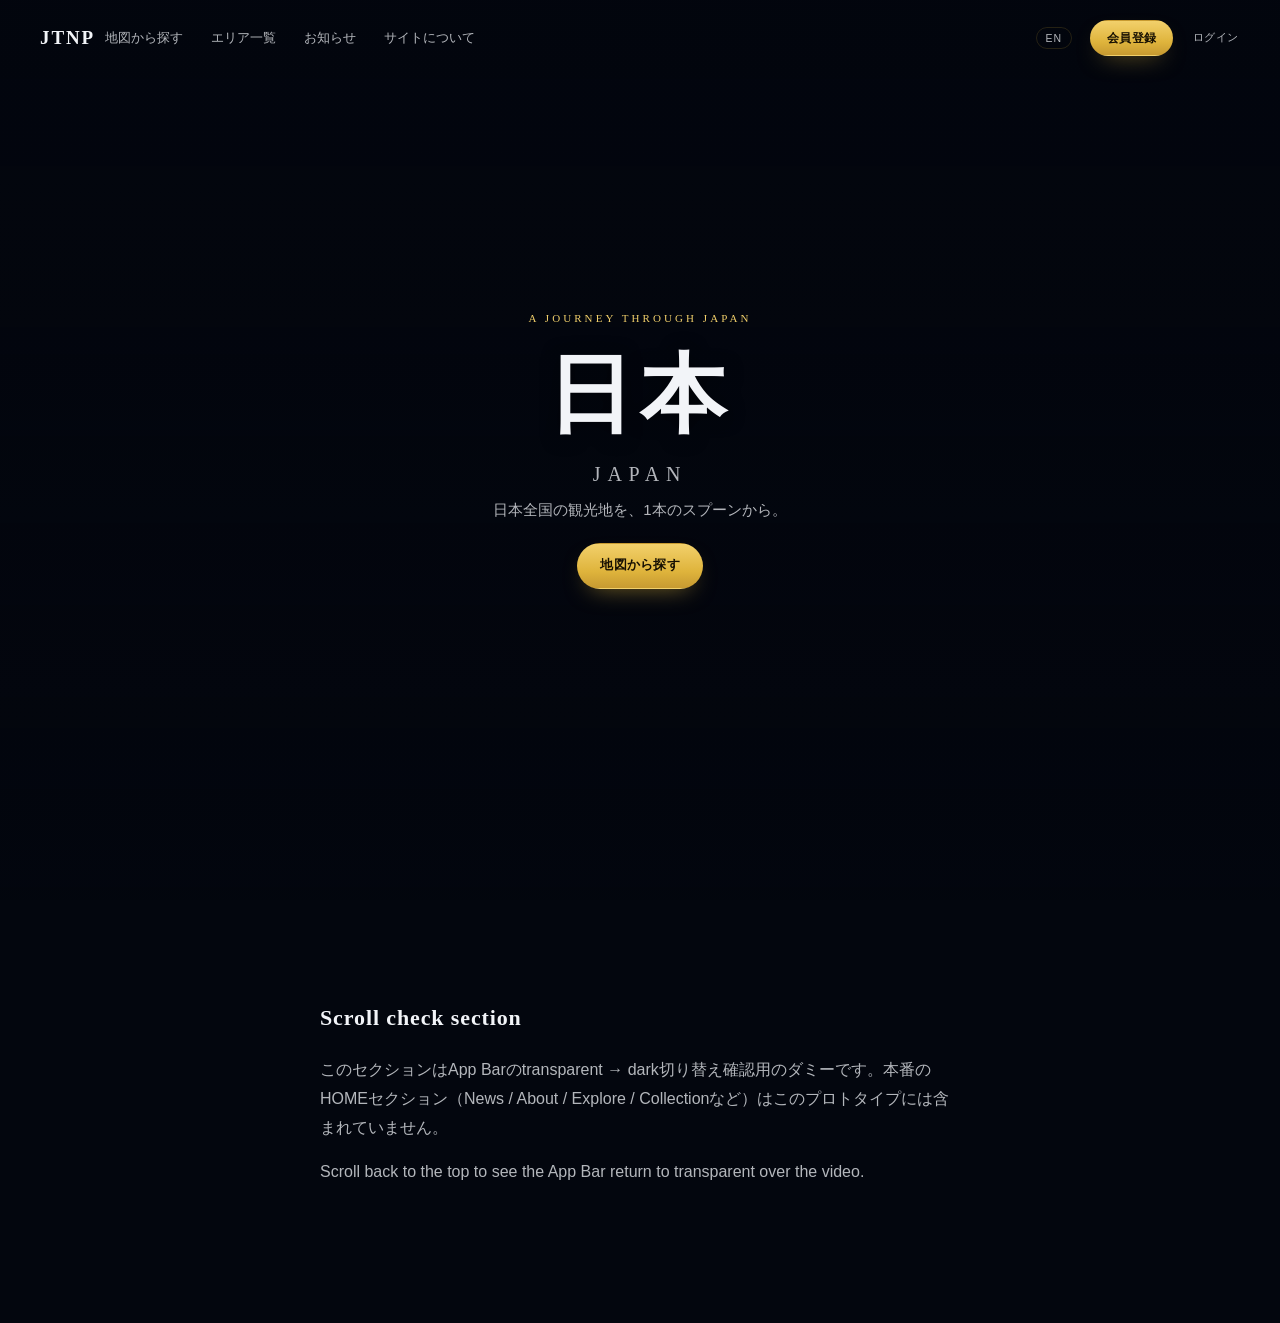
==== index.html @ bc4f6c7a "Add JTNP HOME HERO YouTube prototype (standalone preview) Standalone HTML/CSS/JS prototype of the HO" ====
<!DOCTYPE html>
<html lang="ja">
<head>
<meta charset="UTF-8">
<meta name="viewport" content="width=device-width, initial-scale=1">
<title>JTNP HOME HERO — YouTube Full-Screen Prototype</title>

<!--
  JTNP HOME HERO — YouTube full-screen background prototype
  -----------------------------------------------------------------------
  STANDALONE PROTOTYPE ONLY. Not part of the WordPress theme. Nothing in
  this directory is wired into lightning-child; it exists purely so the
  HERO-as-video concept can be reviewed in a browser before any decision
  is made about porting it into the theme.

  Reference (Source of Truth, read-only, not modified):
    JTNP_Lightning_Child_0.9.20_wpml-final-live-test_20260905.zip
    - template-parts/jtnp/national/hero.php   (current HOME Hero Slider)
    - template-parts/jtnp/appbar.php          (current App Bar, shared)
    - assets/css/jtnp-national.css            (.jtnp-national-hero / .hs-*)
    - assets/css/jtnp-area.css                (.appbar / .ab-* / tokens / .btn)

  Text content, fonts, colors and spacing below intentionally mirror the
  current Slide 1 (“JAPAN”) Hero content and the current App Bar, per the
  brief. The transparent→dark App Bar scroll behaviour is NEW for this
  prototype (the production App Bar is currently always dark) — it exists
  here only to demonstrate the requested overlay effect.
-->

<link rel="stylesheet" href="style.css">
</head>
<body>

<!-- =======================================================================
     HERO — full-bleed YouTube background, fullscreen first view
     Layer order (back to front):
       1. fallback / poster (gold-tinted gradient, matches .jtnp-img-missing)
       2. YouTube iframe (cover-cropped, centered, pointer-events:none)
       3. dark overlay (readability gradient)
       4. hero center text
       5. App Bar (separate section below, z-index above hero)
     ======================================================================= -->
<section class="hero" data-hero>

  <!-- 1. Fallback / poster layer. Shown immediately, stays visible until the
       iframe reports it has loaded, and reappears automatically whenever the
       video is hidden (reduced-motion, slow connection, iframe failure). The
       current theme has no uploaded Hero photo yet (.jtnp-img-missing design
       placeholder is what actually renders live today), so this prototype
       reuses that exact gold-tinted gradient rather than inventing a new
       placeholder. -->
  <div class="hero-fallback" data-hero-fallback aria-hidden="true"></div>

  <!-- 2. YouTube background video. decorative only: no title text, no focus,
       no pointer interaction. Sized larger than the viewport on whichever
       axis is needed so the 16:9 frame always covers the viewport with no
       letterboxing, then centered with translate(-50%,-50%). -->
  <div class="hero-video" data-hero-video aria-hidden="true">
    <iframe
      data-hero-iframe
      src=""
      data-src="https://www.youtube.com/embed/wGupxN7yHWI?autoplay=1&mute=1&loop=1&playlist=wGupxN7yHWI&controls=0&playsinline=1&rel=0&modestbranding=1&disablekb=1&iv_load_policy=3&enablejsapi=0"
      title=""
      tabindex="-1"
      aria-hidden="true"
      allow="autoplay; encrypted-media"
      frameborder="0"
    ></iframe>
  </div>

  <!-- 3. Dark overlay — readability only, not a design change. Tuned close
       to .jtnp-national-hero .hs-fade's bottom-weighted gradient, just a
       touch stronger overall since there is no slide-level .hs-fade behind
       the text here. -->
  <div class="hero-overlay" aria-hidden="true"></div>

  <!-- 4. Hero center text — same copy, DOM order and roles as the current
       Slide 1 (JAPAN) markup in template-parts/jtnp/national/hero.php:
       eyebrow → h1(JP) → EN → lead → CTA. -->
  <div class="hero-text">
    <p class="eyebrow">A Journey Through Japan</p>
    <h1 class="hero-jp">日本</h1>
    <p class="hero-en">JAPAN</p>
    <p class="hero-lead">日本全国の観光地を、1本のスプーンから。</p>
    <a class="btn primary hero-cta" href="#prototype-content">地図から探す</a>
  </div>

</section>

<!-- =======================================================================
     App Bar — overlays the Hero; transparent at top, dark after scroll.
     Markup mirrors template-parts/jtnp/appbar.php's structure (.appbar /
     .ab-left / .ab-nav / .ab-right) with representative labels; it is not a
     feature-complete rebuild (no language switcher logic, no WPML), just
     enough to judge the overlay look against the video.
     ======================================================================= -->
<header class="appbar" data-appbar>
  <div class="ab-left">
    <a class="jtnp" href="#" aria-label="JTNP ホーム">JTNP</a>
  </div>

  <ul class="ab-nav" id="proto-ab-nav" data-nav>
    <li><a href="#prototype-content">地図から探す</a></li>
    <li><a href="#prototype-content">エリア一覧</a></li>
    <li><a href="#prototype-content">お知らせ</a></li>
    <li><a href="#prototype-content">サイトについて</a></li>
  </ul>

  <div class="ab-right">
    <a class="ab-lang" href="#" aria-label="English">EN</a>
    <a class="btn primary sm ab-join" href="#prototype-content">会員登録</a>
    <a class="btn text ab-login" href="#prototype-content">ログイン</a>
    <button
      type="button"
      class="ab-navtoggle"
      data-nav-toggle
      aria-expanded="false"
      aria-controls="proto-ab-nav"
      aria-label="メニューを開く"
      data-label-open="メニューを開く"
      data-label-close="メニューを閉じる"
    >☰</button>
  </div>
</header>

<!-- =======================================================================
     Dummy content below the fold — scroll target only, to confirm the App
     Bar's transparent → dark transition. Not a reproduction of the real
     HOME sections (News / About / Explore / Collection / SNS / Member / B2B
     / Footer) — those are untouched production content and out of scope.
     ======================================================================= -->
<section class="prototype-content" id="prototype-content">
  <h2>Scroll check section</h2>
  <p>このセクションはApp Barのtransparent → dark切り替え確認用のダミーです。本番のHOMEセクション（News / About / Explore / Collectionなど）はこのプロトタイプには含まれていません。</p>
  <p>Scroll back to the top to see the App Bar return to transparent over the video.</p>
</section>

<script src="script.js"></script>
</body>
</html>
---- style.css ----
/* ===========================================================================
   JTNP HOME HERO — YouTube full-screen prototype
   Standalone prototype CSS only. Not loaded by, or wired into, the
   WordPress theme. Tokens/values below are copied from the Source of Truth
   ZIP (assets/css/jtnp-area.css / assets/css/jtnp-national.css) so the look
   matches the current site as closely as a prototype needs to.
   =========================================================================== */

@charset "UTF-8";

:root {
  /* ---- copied 1:1 from assets/css/jtnp-area.css :root -------------------- */
  --jtnp-bg: #03060E;
  --jtnp-gold: #DFB43C;
  --jtnp-gold-hi: #F2D06B;
  --jtnp-gold-dim: rgba(223, 180, 60, .40);
  --jtnp-gold-border: rgba(223, 180, 60, .36);
  --jtnp-tx: #F2F4F8;
  --jtnp-tx2: rgba(242, 244, 248, .74);
  --jtnp-divider: rgba(223, 180, 60, .16);

  --jtnp-fdisp: 'Cinzel', 'Noto Serif JP', Georgia, serif;
  --jtnp-fjp: 'Noto Serif JP', serif;
  --jtnp-fb: 'Zen Kaku Gothic New', -apple-system, BlinkMacSystemFont, 'Hiragino Sans', 'Noto Sans JP', sans-serif;

  --jtnp-pad: max(32px, calc((100% - 1200px) / 2));
}

* {
  box-sizing: border-box;
}

html, body {
  margin: 0;
  padding: 0;
  background: var(--jtnp-bg);
  color: var(--jtnp-tx);
  font-family: var(--jtnp-fb);
  overflow-x: clip; /* same horizontal-overflow guard as .jtnp-area */
}

a {
  color: inherit;
}

/* =========================================================================
   HERO — fullscreen video section
   Height reserved up front (100vh/100svh) so there is no layout shift while
   the iframe loads — the fallback layer already fills this same box.
   ========================================================================= */
.hero {
  position: relative;
  width: 100vw;
  height: 100vh;
  height: 100svh; /* preferred: ignores the mobile toolbar show/hide jump */
  min-height: 480px;
  overflow: hidden;
  background: var(--jtnp-bg);
  isolation: isolate; /* keeps this section's own stacking self-contained */
}

/* ---- 1. fallback / poster -------------------------------------------- */
/* Matches .jtnp-national-hero .jtnp-img-missing exactly (the gradient the
   live Hero Slider actually renders today, since no Hero photo has been
   uploaded to the Media Library yet) rather than inventing a new look. */
.hero-fallback {
  position: absolute;
  inset: 0;
  z-index: 0;
  background:
    radial-gradient(130% 150% at 18% -10%, rgba(223, 180, 60, .13), transparent 58%),
    linear-gradient(158deg, #0C1220 0%, #070B14 55%, var(--jtnp-bg) 100%);
  transition: opacity .4s ease;
}

/* Once the video is confirmed playing, the fallback fades behind it rather
   than being removed from the DOM — it stays ready underneath for any later
   failure (iframe error, connection drop) without re-triggering layout. */
.hero[data-video-ready] .hero-fallback {
  opacity: 0;
}

/* ---- 2. YouTube iframe, cover-cropped, centered ------------------------ */
.hero-video {
  position: absolute;
  inset: 0;
  z-index: 1;
  pointer-events: none; /* never intercepts taps/clicks — decorative only */
}

.hero-video iframe {
  position: absolute;
  top: 50%;
  left: 50%;
  /* Width/height are computed by script.js on load + resize, in inline
     style, and centered on the video's own 16:9 midpoint — see
     sizeHeroVideo() in script.js for the cover-crop math. These two
     declarations are just a safe initial/no-JS fallback so nothing
     collapses to 0x0 before the first measurement runs. */
  width: 177.78vh;  /* 16:9 sized from height, viewport-height based guess */
  height: 56.25vw;  /* 9:16 sized from width, viewport-width based guess */
  min-width: 100vw;
  min-height: 100svh;
  transform: translate(-50%, -50%);
  border: 0;
  pointer-events: none;
}

/* ---- 3. dark overlay ---------------------------------------------------- */
/* Close to .jtnp-national-hero .hs-fade's gradient (same color, bottom-
   weighted), just slightly stronger throughout since this prototype has no
   per-slide .hs-fade behind the centered text. */
.hero-overlay {
  position: absolute;
  inset: 0;
  z-index: 2;
  background: linear-gradient(
    180deg,
    rgba(3, 6, 14, .38) 0%,
    rgba(3, 6, 14, .30) 32%,
    rgba(3, 6, 14, .58) 68%,
    rgba(3, 6, 14, .80) 100%
  );
}

/* ---- 4. hero center text ------------------------------------------------ */
/* Content, tag choice (h1 for the JP headline) and stacking order mirror
   .hs-text / .hs-jp / .hs-en / .hs-lead / .hs-cta in
   template-parts/jtnp/national/hero.php + assets/css/jtnp-national.css,
   just re-centered (position + alignment) for a single fullscreen frame
   instead of a bottom-anchored multi-slide strip. */
.hero-text {
  position: absolute;
  inset: 0;
  z-index: 3;
  display: flex;
  flex-direction: column;
  align-items: center;
  justify-content: center;
  text-align: center;
  gap: 9px;
  padding: 0 20px;
}

.hero-text .eyebrow {
  font-family: var(--jtnp-fdisp);
  font-size: 11px;
  letter-spacing: .28em;
  text-transform: uppercase;
  color: var(--jtnp-gold-hi);
  margin: 0 0 4px;
}

.hero-jp {
  font-family: var(--jtnp-fjp);
  font-size: 48px;
  font-weight: 600;
  letter-spacing: .08em;
  margin: 0;
  color: var(--jtnp-tx);
  text-shadow: 0 2px 18px rgba(0, 0, 0, .5);
}

.hero-en {
  font-family: var(--jtnp-fdisp);
  font-size: 14px;
  letter-spacing: .34em;
  margin: 0;
  color: var(--jtnp-tx2);
}

.hero-lead {
  margin: 6px 0 0;
  color: var(--jtnp-tx2);
  font-size: 13px;
  max-width: 34ch;
}

.hero-cta {
  margin-top: 14px;
}

@media (min-width: 576px) {
  .hero-jp { font-size: 62px; }
  .hero-en { font-size: 16px; }
}

@media (min-width: 992px) {
  .hero-jp { font-size: 86px; }
  .hero-en { font-size: 20px; }
  .hero-lead { font-size: 15px; max-width: 44ch; }
}

/* =========================================================================
   .btn — copied from assets/css/jtnp-area.css's Button System (subset used
   by this prototype only: base + .primary + .sm + .text).
   ========================================================================= */
.btn {
  display: inline-flex;
  align-items: center;
  justify-content: center;
  gap: 7px;
  min-height: 46px;
  border-radius: 999px;
  font-size: 12.5px;
  font-weight: 600;
  letter-spacing: .02em;
  text-decoration: none;
  padding: 0 22px;
  background: rgba(255, 255, 255, .02);
  border: 1px solid var(--jtnp-gold-border);
  font-family: var(--jtnp-fb);
  color: var(--jtnp-tx);
  transition: border-color .15s, background .15s, color .15s;
}

.btn.primary {
  background: linear-gradient(180deg, var(--jtnp-gold-hi) 0%, var(--jtnp-gold) 62%, #C79A31 100%);
  color: #160F02;
  border-color: transparent;
  font-weight: 700;
  box-shadow: 0 10px 24px -12px rgba(223, 180, 60, .6);
}

.btn.sm {
  min-height: 36px;
  font-size: 11.5px;
  padding: 0 16px;
  gap: 5px;
}

.btn.text {
  min-height: 44px;
  min-width: 44px;
  padding: 0 2px;
  border: none;
  background: none;
  border-radius: 0;
  color: var(--jtnp-tx2);
  font-weight: 500;
}

/* =========================================================================
   App Bar — overlays the Hero. Structure/tokens copied from .appbar/.ab-*
   in assets/css/jtnp-area.css. Transparent-over-video → dark-on-scroll is
   NEW behaviour for this prototype (production App Bar is always dark
   today); everything else (height, spacing, type) matches as closely as a
   prototype needs to.
   ========================================================================= */
.appbar {
  position: fixed;
  top: 0;
  left: 0;
  right: 0;
  z-index: 40; /* matches .jtnp-appbar-blk's z-index in production */
  display: flex;
  align-items: center;
  justify-content: space-between;
  gap: 10px;
  padding: 12px 18px;
  background: transparent;
  border-bottom: 1px solid transparent;
  transition: background .25s ease, border-color .25s ease;
}

/* Scrolled state — same dark gradient .appbar already uses in production
   at rest (rgba(3,6,14,.96 / .86)), applied here only once the page has
   scrolled past the Hero's top edge. */
.appbar[data-scrolled] {
  background: linear-gradient(180deg, rgba(3, 6, 14, .96), rgba(3, 6, 14, .86));
  border-bottom-color: var(--jtnp-divider);
}

.ab-left {
  display: flex;
  align-items: center;
  gap: 10px;
  min-width: 0;
}

.jtnp {
  font-family: var(--jtnp-fdisp);
  font-weight: 700;
  font-size: 16px;
  letter-spacing: .1em;
  color: var(--jtnp-tx);
  text-decoration: none;
  white-space: nowrap;
}

.ab-nav {
  display: none;
  position: absolute;
  top: 100%;
  left: 0;
  right: 0;
  flex-direction: column;
  gap: 1px;
  margin: 0;
  padding: 4px 18px 10px;
  list-style: none;
  background: linear-gradient(180deg, rgba(3, 6, 14, .98), rgba(3, 6, 14, .95));
  border-bottom: 1px solid var(--jtnp-divider);
  box-shadow: 0 14px 24px -14px rgba(0, 0, 0, .6);
}

.ab-nav[data-open] {
  display: flex;
}

.ab-nav a {
  display: flex;
  align-items: center;
  min-height: 44px;
  font-size: 13.5px;
  font-weight: 500;
  color: var(--jtnp-tx2);
  text-decoration: none;
  border-top: 1px solid var(--jtnp-divider);
}

.ab-nav li:first-child a {
  border-top: none;
}

.ab-nav a:hover,
.ab-nav a:focus-visible {
  color: var(--jtnp-gold-hi);
}

.ab-right {
  display: flex;
  align-items: center;
  gap: 10px;
  margin-left: auto;
  color: var(--jtnp-tx2);
}

.ab-lang {
  appearance: none;
  background: transparent;
  border: 1px solid var(--jtnp-divider);
  border-radius: 999px;
  color: var(--jtnp-tx2);
  font-family: var(--jtnp-fb);
  font-size: 10.5px;
  letter-spacing: .1em;
  padding: 4px 9px;
  display: inline-flex;
  align-items: center;
  gap: 5px;
  text-decoration: none;
  white-space: nowrap;
}

.ab-lang:hover,
.ab-lang:focus-visible {
  border-color: var(--jtnp-gold-border);
  color: var(--jtnp-gold);
}

.ab-join {
  min-height: 36px;
  padding: 0 15px;
  font-size: 10.5px;
  white-space: nowrap;
}

.ab-login {
  min-height: 44px;
  min-width: 44px;
  font-size: 10.5px;
  white-space: nowrap;
  padding: 0 4px;
}

.ab-navtoggle {
  position: relative;
  display: inline-flex;
  align-items: center;
  justify-content: center;
  width: 36px;
  height: 36px;
  flex: 0 0 auto;
  padding: 0;
  border: 1px solid var(--jtnp-divider);
  border-radius: 999px;
  background: transparent;
  color: var(--jtnp-tx2);
  font-size: 16px;
  line-height: 1;
  cursor: pointer;
}

.ab-navtoggle:hover,
.ab-navtoggle:focus-visible {
  border-color: var(--jtnp-gold-border);
  color: var(--jtnp-gold);
}

@media (max-width: 374.98px) {
  .appbar {
    gap: 6px;
    padding: 12px 14px;
  }

  .ab-join {
    padding: 0 10px;
  }
}

/* Desktop: nav becomes the always-visible inline row (matches the >=992px
   tier of assets/css/jtnp-area.css), hamburger hides. */
@media (min-width: 992px) {
  .appbar {
    padding: 16px var(--jtnp-pad);
  }

  .jtnp {
    font-size: 19px;
  }

  .ab-right {
    gap: 18px;
  }

  .ab-nav {
    display: flex;
    position: static;
    flex-direction: row;
    align-items: center;
    gap: 28px;
    padding: 0;
    margin: 0;
    background: none;
    border-bottom: none;
    box-shadow: none;
  }

  .ab-nav a {
    min-height: auto;
    border-top: none;
    font-size: 13px;
  }

  .ab-navtoggle {
    display: none;
  }
}

/* =========================================================================
   Dummy scroll-check section below the Hero.
   ========================================================================= */
.prototype-content {
  padding: 80px 20px 120px;
  max-width: 680px;
  margin: 0 auto;
  color: var(--jtnp-tx2);
  line-height: 1.8;
}

.prototype-content h2 {
  color: var(--jtnp-tx);
  font-family: var(--jtnp-fdisp);
  font-size: 22px;
  letter-spacing: .04em;
}

/* =========================================================================
   prefers-reduced-motion — video is hidden entirely; fallback stays as the
   permanent background instead.
   ========================================================================= */
@media (prefers-reduced-motion: reduce) {
  .hero-video {
    display: none;
  }

  .hero-fallback {
    opacity: 1 !important;
  }
}

/* =========================================================================
   Responsive sanity checks (390x844 / 375x812 / 430x932 / 1280x800 /
   1440x900) are all covered by the 100vh/100svh + centered-cover iframe
   sizing above; no extra breakpoint-specific hero rules are needed — only
   the text scale steps already declared at 576px/992px.
   ========================================================================= */
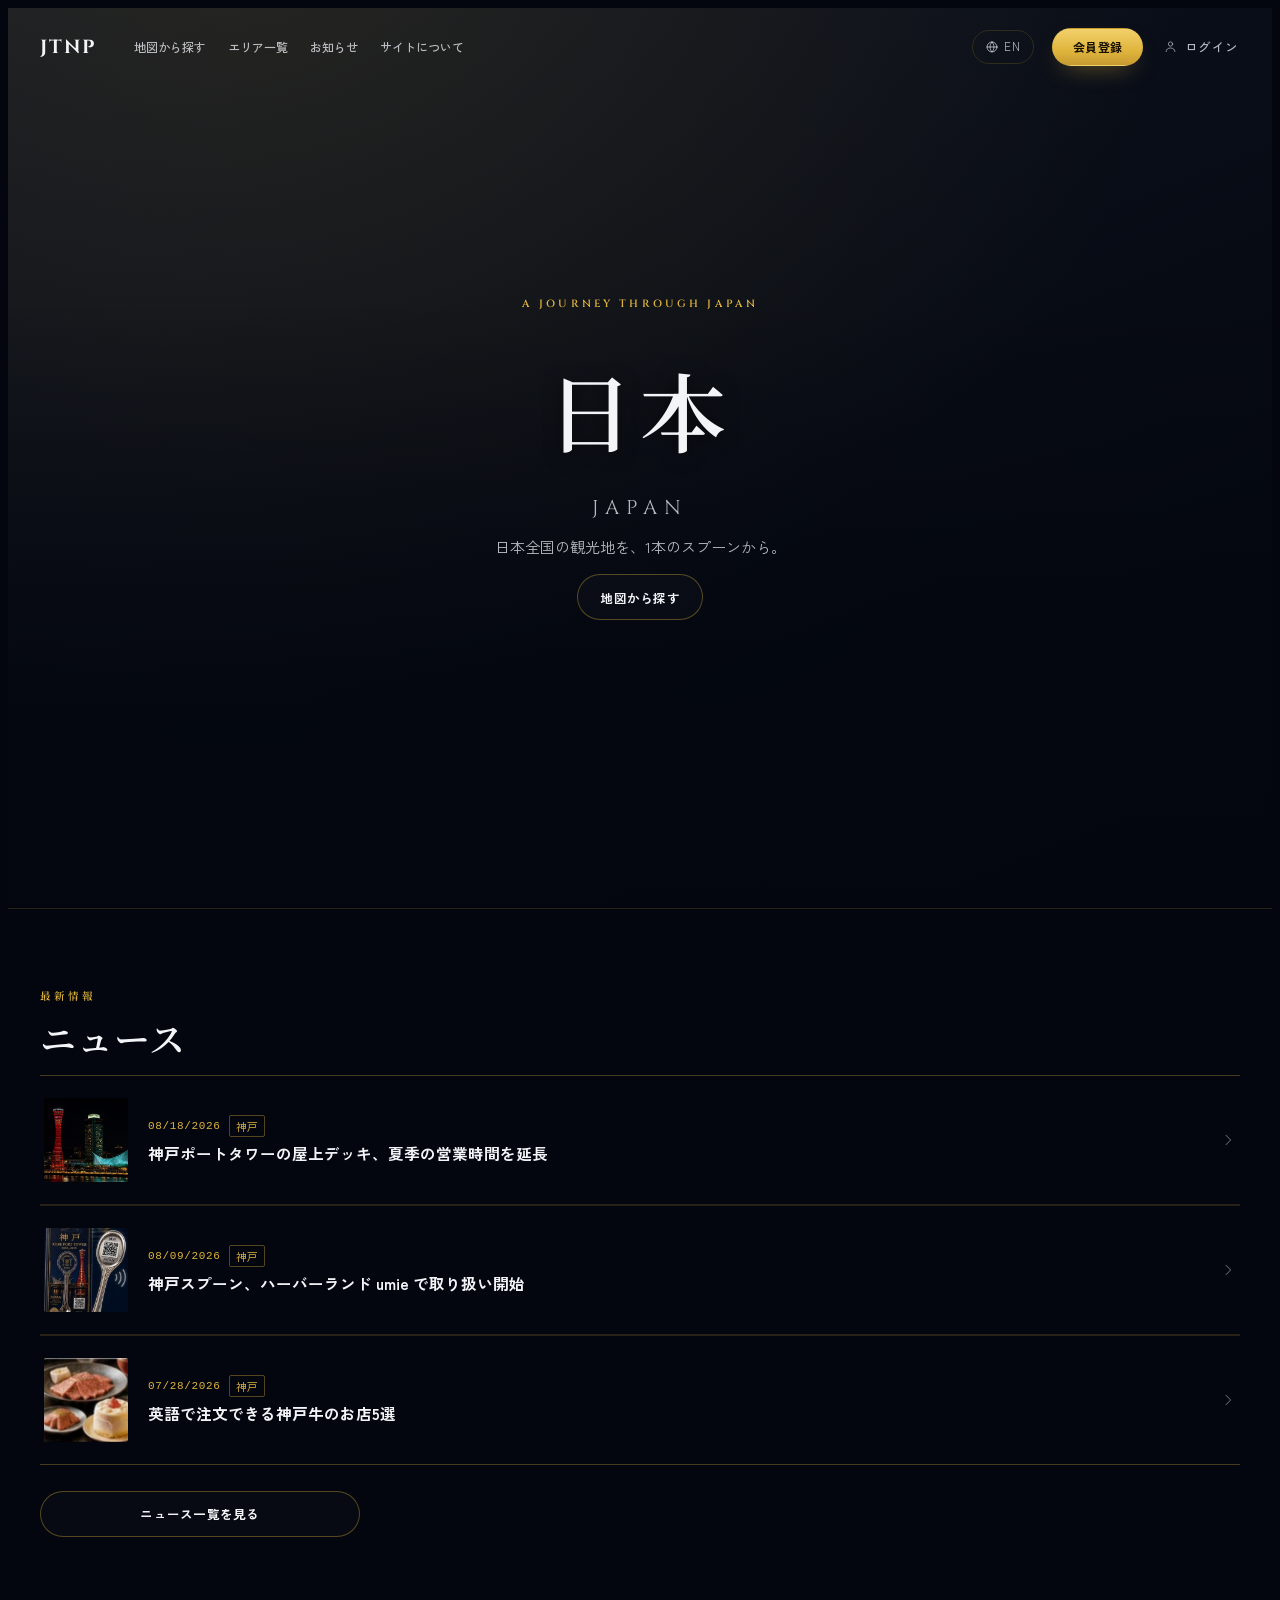
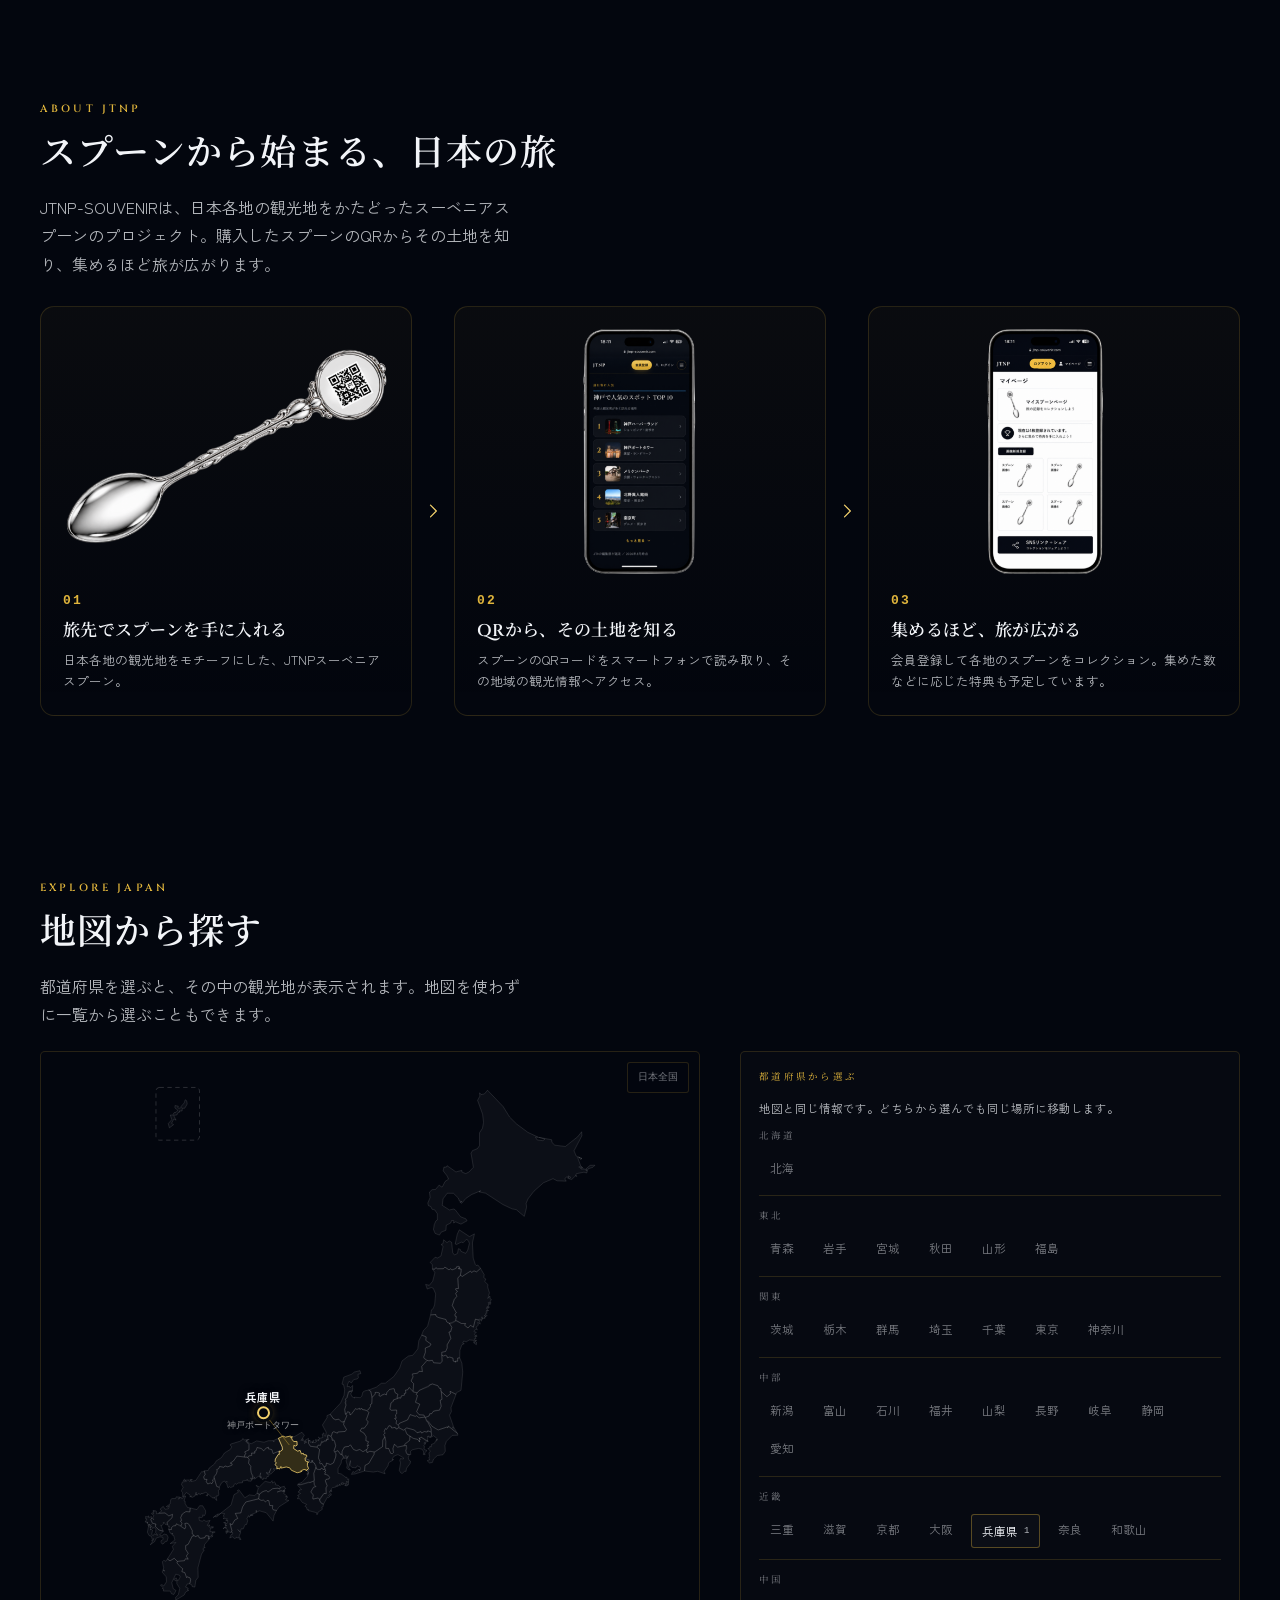
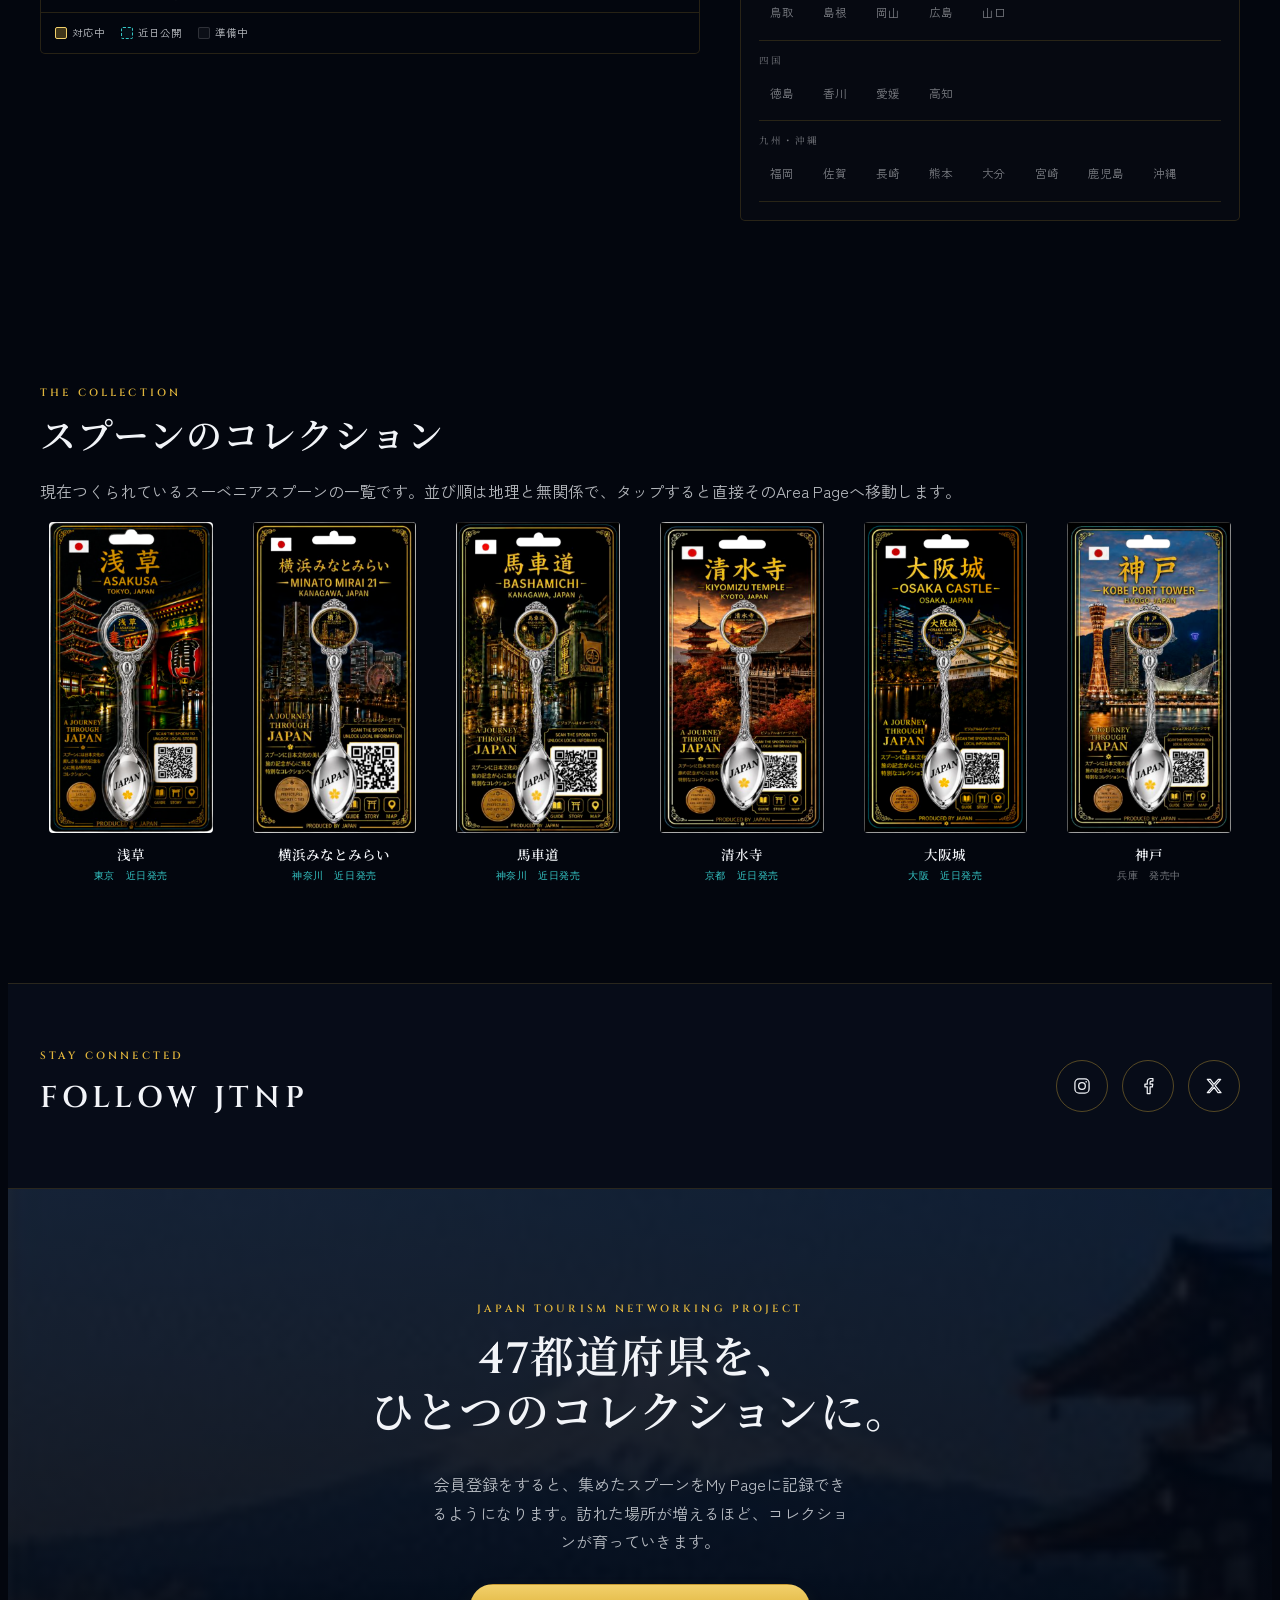
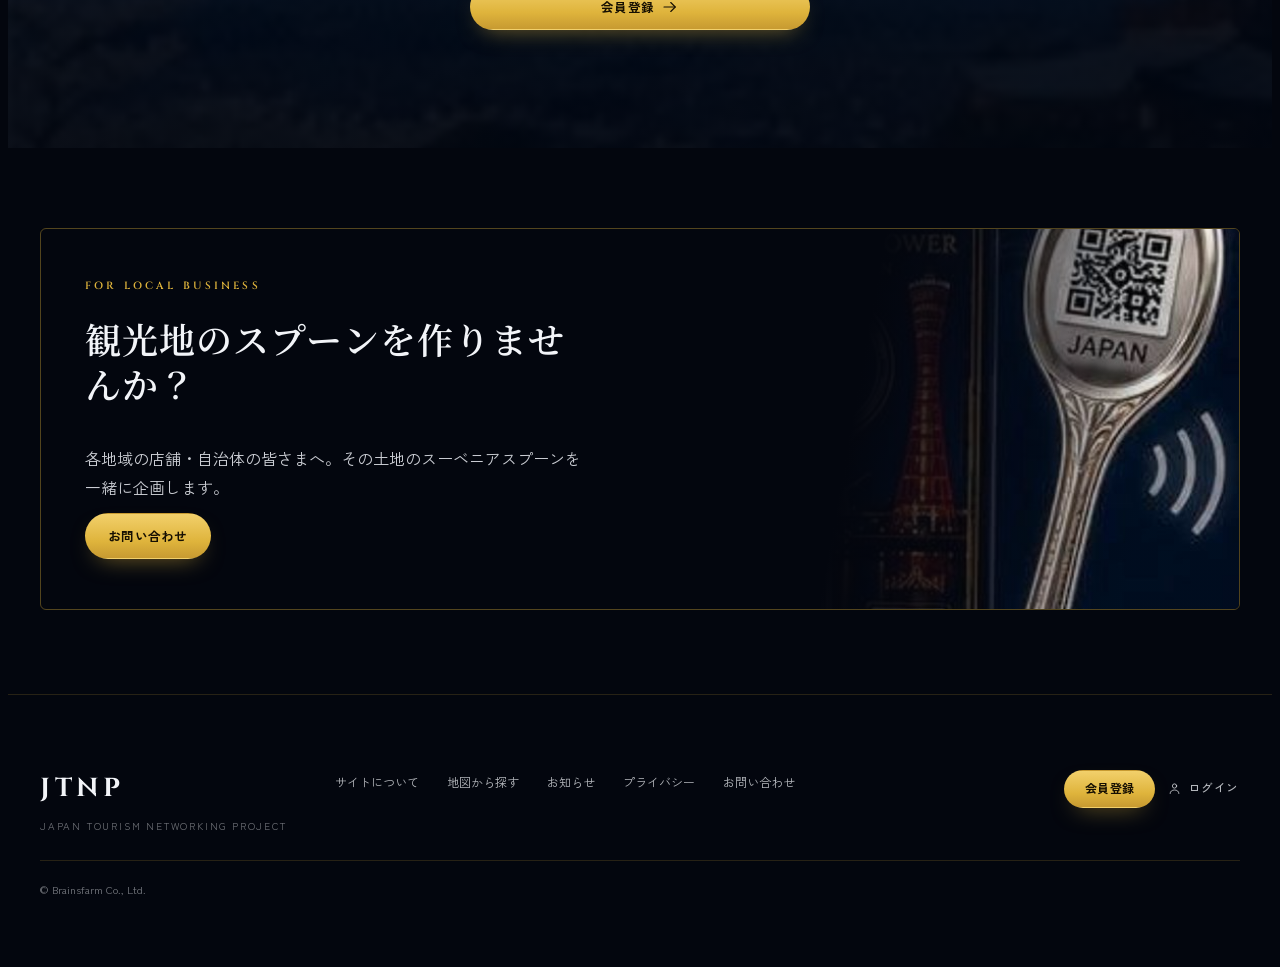
==== commit f16e2902: "Full-page HOME reproduction with YouTube HERO refinement Rebuilds the standalone prototype from a sc" ====
--- a/index.html
+++ b/index.html
@@ -3,138 +3,444 @@
 <head>
 <meta charset="UTF-8">
 <meta name="viewport" content="width=device-width, initial-scale=1">
-<title>JTNP HOME HERO — YouTube Full-Screen Prototype</title>
+<title>JTNP HOME — Full-Page Prototype (YouTube HERO)</title>
 
 <!--
-  JTNP HOME HERO — YouTube full-screen background prototype
-  -----------------------------------------------------------------------
-  STANDALONE PROTOTYPE ONLY. Not part of the WordPress theme. Nothing in
-  this directory is wired into lightning-child; it exists purely so the
-  HERO-as-video concept can be reviewed in a browser before any decision
-  is made about porting it into the theme.
-
-  Reference (Source of Truth, read-only, not modified):
+  JTNP HOME — full-page standalone prototype
+  =======================================================================
+  STANDALONE PROTOTYPE ONLY. Not part of the WordPress theme, not wired
+  into lightning-child, and WordPress production is NOT modified by this
+  file in any way.
+
+  Source of Truth (READ-ONLY, not modified):
     JTNP_Lightning_Child_0.9.20_wpml-final-live-test_20260905.zip
-    - template-parts/jtnp/national/hero.php   (current HOME Hero Slider)
-    - template-parts/jtnp/appbar.php          (current App Bar, shared)
-    - assets/css/jtnp-national.css            (.jtnp-national-hero / .hs-*)
-    - assets/css/jtnp-area.css                (.appbar / .ab-* / tokens / .btn)
-
-  Text content, fonts, colors and spacing below intentionally mirror the
-  current Slide 1 (“JAPAN”) Hero content and the current App Bar, per the
-  brief. The transparent→dark App Bar scroll behaviour is NEW for this
-  prototype (the production App Bar is currently always dark) — it exists
-  here only to demonstrate the requested overlay effect.
+    Theme Version 0.9.20
+
+  Design intent: reproduce the CURRENT HOME design (App Bar -> Hero ->
+  News -> About(JTNP) -> Explore Japan -> Spoon Collection -> Official SNS
+  -> Member CTA -> B2B -> Footer, front-page.php's own fixed section
+  order) as exactly as a static page can, changing ONLY:
+
+    1. HERO background -> full-screen YouTube video (id wGupxN7yHWI)
+    2. App Bar over the HERO -> transparent, then the theme's own dark
+       App Bar background once scrolled past the HERO
+
+  Every other section's markup/classes below mirrors its PHP template in
+  the Source of Truth 1:1 (template-parts/jtnp/*.php), styled by the
+  THEME'S OWN, UNMODIFIED assets/css/jtnp-area.css + jtnp-national.css
+  (copied verbatim into assets/css/ alongside this file) — nothing here
+  re-implements or re-approximates that CSS. Only assets/css/hero-override.css
+  is new, and it touches ONLY the two allowed HERO/App-Bar-over-HERO changes
+  above; it must never restyle any other Global Component.
+
+  Content is static sample copy taken from the Source of Truth's own PHP
+  data functions (inc/jtnp-national-data.php, inc/jtnp-global-data.php,
+  inc/jtnp-area-data.php, inc/jtnp-map-areas-seed.php,
+  inc/jtnp-spoon-collection-seed.php) — the same strings/sample rows the
+  real theme itself falls back to — never invented copy. No CMS/DB runs
+  here, so anything WordPress would normally query live is this same
+  static sample data instead.
 -->
 
-<link rel="stylesheet" href="style.css">
+<link rel="stylesheet" href="https://fonts.googleapis.com/css2?family=Cinzel:wght@600;700&family=Noto+Serif+JP:wght@400;600;700&family=Zen+Kaku+Gothic+New:wght@400;500;700&display=swap">
+<link rel="stylesheet" href="assets/css/jtnp-area.css">
+<link rel="stylesheet" href="assets/css/jtnp-national.css">
+<link rel="stylesheet" href="assets/css/hero-override.css">
 </head>
-<body>
-
-<!-- =======================================================================
-     HERO — full-bleed YouTube background, fullscreen first view
-     Layer order (back to front):
-       1. fallback / poster (gold-tinted gradient, matches .jtnp-img-missing)
-       2. YouTube iframe (cover-cropped, centered, pointer-events:none)
-       3. dark overlay (readability gradient)
-       4. hero center text
-       5. App Bar (separate section below, z-index above hero)
-     ======================================================================= -->
-<section class="hero" data-hero>
-
-  <!-- 1. Fallback / poster layer. Shown immediately, stays visible until the
-       iframe reports it has loaded, and reappears automatically whenever the
-       video is hidden (reduced-motion, slow connection, iframe failure). The
-       current theme has no uploaded Hero photo yet (.jtnp-img-missing design
-       placeholder is what actually renders live today), so this prototype
-       reuses that exact gold-tinted gradient rather than inventing a new
-       placeholder. -->
-  <div class="hero-fallback" data-hero-fallback aria-hidden="true"></div>
-
-  <!-- 2. YouTube background video. decorative only: no title text, no focus,
-       no pointer interaction. Sized larger than the viewport on whichever
-       axis is needed so the 16:9 frame always covers the viewport with no
-       letterboxing, then centered with translate(-50%,-50%). -->
-  <div class="hero-video" data-hero-video aria-hidden="true">
-    <iframe
-      data-hero-iframe
-      src=""
-      data-src="https://www.youtube.com/embed/wGupxN7yHWI?autoplay=1&mute=1&loop=1&playlist=wGupxN7yHWI&controls=0&playsinline=1&rel=0&modestbranding=1&disablekb=1&iv_load_policy=3&enablejsapi=0"
-      title=""
-      tabindex="-1"
-      aria-hidden="true"
-      allow="autoplay; encrypted-media"
-      frameborder="0"
-    ></iframe>
-  </div>
-
-  <!-- 3. Dark overlay — readability only, not a design change. Tuned close
-       to .jtnp-national-hero .hs-fade's bottom-weighted gradient, just a
-       touch stronger overall since there is no slide-level .hs-fade behind
-       the text here. -->
-  <div class="hero-overlay" aria-hidden="true"></div>
-
-  <!-- 4. Hero center text — same copy, DOM order and roles as the current
-       Slide 1 (JAPAN) markup in template-parts/jtnp/national/hero.php:
-       eyebrow → h1(JP) → EN → lead → CTA. -->
-  <div class="hero-text">
-    <p class="eyebrow">A Journey Through Japan</p>
-    <h1 class="hero-jp">日本</h1>
-    <p class="hero-en">JAPAN</p>
-    <p class="hero-lead">日本全国の観光地を、1本のスプーンから。</p>
-    <a class="btn primary hero-cta" href="#prototype-content">地図から探す</a>
-  </div>
-
-</section>
-
-<!-- =======================================================================
-     App Bar — overlays the Hero; transparent at top, dark after scroll.
-     Markup mirrors template-parts/jtnp/appbar.php's structure (.appbar /
-     .ab-left / .ab-nav / .ab-right) with representative labels; it is not a
-     feature-complete rebuild (no language switcher logic, no WPML), just
-     enough to judge the overlay look against the video.
-     ======================================================================= -->
-<header class="appbar" data-appbar>
-  <div class="ab-left">
-    <a class="jtnp" href="#" aria-label="JTNP ホーム">JTNP</a>
-  </div>
-
-  <ul class="ab-nav" id="proto-ab-nav" data-nav>
-    <li><a href="#prototype-content">地図から探す</a></li>
-    <li><a href="#prototype-content">エリア一覧</a></li>
-    <li><a href="#prototype-content">お知らせ</a></li>
-    <li><a href="#prototype-content">サイトについて</a></li>
-  </ul>
-
-  <div class="ab-right">
-    <a class="ab-lang" href="#" aria-label="English">EN</a>
-    <a class="btn primary sm ab-join" href="#prototype-content">会員登録</a>
-    <a class="btn text ab-login" href="#prototype-content">ログイン</a>
-    <button
-      type="button"
-      class="ab-navtoggle"
-      data-nav-toggle
-      aria-expanded="false"
-      aria-controls="proto-ab-nav"
-      aria-label="メニューを開く"
-      data-label-open="メニューを開く"
-      data-label-close="メニューを閉じる"
-    >☰</button>
-  </div>
-</header>
-
-<!-- =======================================================================
-     Dummy content below the fold — scroll target only, to confirm the App
-     Bar's transparent → dark transition. Not a reproduction of the real
-     HOME sections (News / About / Explore / Collection / SNS / Member / B2B
-     / Footer) — those are untouched production content and out of scope.
-     ======================================================================= -->
-<section class="prototype-content" id="prototype-content">
-  <h2>Scroll check section</h2>
-  <p>このセクションはApp Barのtransparent → dark切り替え確認用のダミーです。本番のHOMEセクション（News / About / Explore / Collectionなど）はこのプロトタイプには含まれていません。</p>
-  <p>Scroll back to the top to see the App Bar return to transparent over the video.</p>
-</section>
-
-<script src="script.js"></script>
+<body class="jtnp-area-page">
+<div class="jtnp-area" id="main" role="main">
+
+  <!-- =====================================================================
+       APP BAR — template-parts/jtnp/appbar.php, unmodified structure.
+       ONLY the transparent(over Hero)->dark(on scroll) behaviour is new
+       (hero-override.css + hero.js), per brief item 3.
+       ===================================================================== -->
+  <section class="blk jtnp-appbar-blk">
+    <div class="appbar" data-jtnp-appbar>
+      <div class="ab-left">
+        <a class="jtnp" href="index.html" aria-label="JTNP ホーム">JTNP</a>
+      </div>
+
+      <ul class="ab-nav" id="jtnp-ab-nav" data-jtnp-nav>
+        <li><a href="#jtnp-explore" data-jtnp-nav-link>地図から探す</a></li>
+        <li><a href="#jtnp-collection" data-jtnp-nav-link>エリア一覧</a></li>
+        <li><a href="#jtnp-news" data-jtnp-nav-link>お知らせ</a></li>
+        <li><a href="#jtnp-about" data-jtnp-nav-link>サイトについて</a></li>
+      </ul>
+
+      <div class="ab-right">
+        <!-- jtnp_the_language_button(): current language is Japanese, so the
+             destination shown is the theme's own short label for English
+             ("EN") plus the same inline globe SVG jtnp_globe_icon() renders.
+             Link target is a dummy anchor in this prototype. -->
+        <a class="ab-lang" href="#" hreflang="en" lang="en" rel="alternate" aria-label="EN に切り替える">
+          <svg class="i" viewBox="0 0 24 24" width="14" height="14" fill="none" stroke="currentColor" stroke-width="1.5" stroke-linecap="round" stroke-linejoin="round" aria-hidden="true" focusable="false"><circle cx="12" cy="12" r="8.5"/><path d="M3.5 12h17"/><path d="M12 3.5c2.2 2.4 3.3 5.4 3.3 8.5S14.2 18.1 12 20.5c-2.2-2.4-3.3-5.4-3.3-8.5S9.8 5.9 12 3.5Z"/></svg>
+          EN
+        </a>
+
+        <a class="btn primary sm ab-join" href="#">会員登録</a>
+
+        <a class="btn text ab-login" href="#">
+          <svg class="i" viewBox="0 0 24 24" width="15" height="15" fill="none" stroke="currentColor" stroke-width="1.5" stroke-linecap="round" stroke-linejoin="round" aria-hidden="true" focusable="false"><circle cx="12" cy="8" r="3.4"/><path d="M5 20c0-3.6 3.1-5.6 7-5.6s7 2 7 5.6"/></svg>
+          ログイン
+        </a>
+
+        <button
+          type="button"
+          class="ab-navtoggle"
+          data-jtnp-nav-toggle
+          aria-expanded="false"
+          aria-controls="jtnp-ab-nav"
+          aria-label="メニューを開く"
+          data-label-open="メニューを開く"
+          data-label-close="メニューを閉じる"
+        >
+          <svg class="i" viewBox="0 0 24 24" width="20" height="20" fill="none" stroke="currentColor" stroke-width="1.5" stroke-linecap="round" stroke-linejoin="round" aria-hidden="true" focusable="false"><path d="M4 7h16"/><path d="M4 12h16"/><path d="M4 17h16"/></svg>
+        </button>
+      </div>
+    </div>
+  </section>
+
+  <!-- =====================================================================
+       HERO — template-parts/jtnp/national/hero.php's Slide 1 (JAPAN) text,
+       DOM order and classes (.hs-slide/.hs-fade/.hs-text/.eyebrow/.hs-jp/
+       .hs-en/.hs-lead/.hs-cta), with its background image replaced by the
+       full-screen YouTube video per brief item 1. No slider/dots/swipe —
+       this is the one allowed background change, not a new component.
+       ===================================================================== -->
+  <section class="blk jtnp-hero-blk jtnp-national-hero jtnp-hero-video-blk">
+    <div class="hs-slides">
+      <div class="hs-slide active hero-video-slide" data-hero>
+
+        <!-- Fallback / poster layer: the theme's own "missing image" surface
+             token (--jtnp-surf2, same as .jtnp-img-missing / .rimg's own
+             empty background-color) since no Hero photo swap is in scope
+             here — shown until the video is confirmed PLAYING, and again any
+             time autoplay fails. -->
+        <div class="hero-fallback" data-hero-fallback aria-hidden="true"></div>
+
+        <!-- YouTube background video. IFrame Player API driven (assets/js/hero.js):
+             created at opacity:0, faded in only after the Player API reports
+             state PLAYING, so the visitor never sees YouTube's own initial
+             play/pause/scrub control flash. pointer-events:none, controls=0,
+             autoplay, mute, playsinline, loop via playlist=self. -->
+        <div class="hero-video" data-hero-video aria-hidden="true">
+          <div id="jtnp-hero-yt" data-hero-yt-mount></div>
+        </div>
+
+        <div class="hs-fade" aria-hidden="true"></div>
+
+        <div class="hs-text">
+          <p class="eyebrow">A Journey Through Japan</p>
+          <h1 class="hs-jp">日本</h1>
+          <p class="hs-en">JAPAN</p>
+          <p class="hs-lead">日本全国の観光地を、1本のスプーンから。</p>
+          <a class="btn hs-cta" href="#jtnp-explore">地図から探す</a>
+        </div>
+      </div>
+    </div>
+  </section>
+
+  <!-- =====================================================================
+       NEWS — template-parts/jtnp/news.php + news-item.php.
+       National HOME copy (front-page.php's own $args) + jtnp_area_legacy_news()
+       sample rows (inc/jtnp-area-data.php) as representative sample content,
+       with the Area Badge slot shown (show_badge => true on the national top).
+       ===================================================================== -->
+  <section class="blk jtnp-news-blk" id="jtnp-news">
+    <div class="sec sec-news">
+      <p class="eyebrow">最新情報</p>
+      <h2 class="sec-t">ニュース</h2>
+
+      <div class="newslist">
+        <a class="news" href="#">
+          <img class="rimg nw-i" src="assets/images/content/kobe-night.jpg" alt="神戸ポートタワーの屋上デッキ、夏季の営業時間を延長" loading="lazy">
+          <span class="nw-b">
+            <span class="nw-d">
+              <time datetime="2026-08-18">08/18/2026</time>
+              <span class="nw-badge">神戸</span>
+            </span>
+            <b>神戸ポートタワーの屋上デッキ、夏季の営業時間を延長</b>
+          </span>
+          <span class="nw-a" aria-hidden="true"><svg class="i" viewBox="0 0 24 24" width="16" height="16" fill="none" stroke="currentColor" stroke-width="1.5" stroke-linecap="round" stroke-linejoin="round" aria-hidden="true" focusable="false"><path d="m9 5 7 7-7 7"/></svg></span>
+        </a>
+        <a class="news" href="#">
+          <img class="rimg nw-i" src="assets/images/content/spoon.jpg" alt="神戸スプーン、ハーバーランド umie で取り扱い開始" loading="lazy">
+          <span class="nw-b">
+            <span class="nw-d">
+              <time datetime="2026-08-09">08/09/2026</time>
+              <span class="nw-badge">神戸</span>
+            </span>
+            <b>神戸スプーン、ハーバーランド umie で取り扱い開始</b>
+          </span>
+          <span class="nw-a" aria-hidden="true"><svg class="i" viewBox="0 0 24 24" width="16" height="16" fill="none" stroke="currentColor" stroke-width="1.5" stroke-linecap="round" stroke-linejoin="round" aria-hidden="true" focusable="false"><path d="m9 5 7 7-7 7"/></svg></span>
+        </a>
+        <a class="news" href="#">
+          <img class="rimg nw-i" src="assets/images/content/gourmet.jpg" alt="英語で注文できる神戸牛のお店5選" loading="lazy">
+          <span class="nw-b">
+            <span class="nw-d">
+              <time datetime="2026-07-28">07/28/2026</time>
+              <span class="nw-badge">神戸</span>
+            </span>
+            <b>英語で注文できる神戸牛のお店5選</b>
+          </span>
+          <span class="nw-a" aria-hidden="true"><svg class="i" viewBox="0 0 24 24" width="16" height="16" fill="none" stroke="currentColor" stroke-width="1.5" stroke-linecap="round" stroke-linejoin="round" aria-hidden="true" focusable="false"><path d="m9 5 7 7-7 7"/></svg></span>
+        </a>
+      </div>
+
+      <a class="btn ghost wide" href="#">ニュース一覧を見る</a>
+    </div>
+  </section>
+
+  <!-- =====================================================================
+       ABOUT JTNP — template-parts/jtnp/national/about.php's 3-step journey.
+       ===================================================================== -->
+  <section class="blk jtnp-national-about" id="jtnp-about">
+    <div class="sec">
+      <p class="eyebrow">About JTNP</p>
+      <h2 class="sec-t">スプーンから始まる、日本の旅</h2>
+      <p class="body about-lead">JTNP-SOUVENIRは、日本各地の観光地をかたどったスーベニアスプーンのプロジェクト。購入したスプーンのQRからその土地を知り、集めるほど旅が広がります。</p>
+
+      <div class="journey">
+        <article class="jstep jstep-buy">
+          <div class="jstep-media">
+            <img class="rimg" src="assets/images/about/about-step-01-spoon.png" width="1200" height="900" alt="QRコード付きJTNPスーベニアスプーン" loading="lazy" decoding="async">
+          </div>
+          <div class="jstep-body">
+            <span class="jstep-no">01</span>
+            <h3 class="jstep-t">旅先でスプーンを手に入れる</h3>
+            <p class="jstep-d">日本各地の観光地をモチーフにした、JTNPスーベニアスプーン。</p>
+          </div>
+        </article>
+        <div class="jstep-arrow" aria-hidden="true"><svg class="i" viewBox="0 0 24 24" width="20" height="20" fill="none" stroke="currentColor" stroke-width="1.5" stroke-linecap="round" stroke-linejoin="round" aria-hidden="true" focusable="false"><path d="m5 9 7 7 7-7"/></svg></div>
+
+        <article class="jstep jstep-scan">
+          <div class="jstep-media">
+            <img class="rimg" src="assets/images/about/about-step-02-discover.png" width="1200" height="900" alt="QRコードから表示される神戸観光ページ" loading="lazy" decoding="async">
+          </div>
+          <div class="jstep-body">
+            <span class="jstep-no">02</span>
+            <h3 class="jstep-t">QRから、その土地を知る</h3>
+            <p class="jstep-d">スプーンのQRコードをスマートフォンで読み取り、その地域の観光情報へアクセス。</p>
+          </div>
+        </article>
+        <div class="jstep-arrow" aria-hidden="true"><svg class="i" viewBox="0 0 24 24" width="20" height="20" fill="none" stroke="currentColor" stroke-width="1.5" stroke-linecap="round" stroke-linejoin="round" aria-hidden="true" focusable="false"><path d="m5 9 7 7 7-7"/></svg></div>
+
+        <article class="jstep jstep-collect">
+          <div class="jstep-media">
+            <img class="rimg" src="assets/images/about/about-step-03-collect.png" width="1200" height="900" alt="スプーンコレクションのマイページ" loading="lazy" decoding="async">
+          </div>
+          <div class="jstep-body">
+            <span class="jstep-no">03</span>
+            <h3 class="jstep-t">集めるほど、旅が広がる</h3>
+            <p class="jstep-d">会員登録して各地のスプーンをコレクション。集めた数などに応じた特典も予定しています。</p>
+          </div>
+        </article>
+      </div>
+    </div>
+  </section>
+
+  <!-- =====================================================================
+       EXPLORE JAPAN — template-parts/jtnp/explore.php. PHP-rendered static
+       chrome only; assets/js/jtnp-map-data.js (untouched geometry) +
+       assets/js/jtnp-explore-map.js (untouched interaction) +
+       assets/js/jtnp-map-cms-seed.js (this prototype's static stand-in for
+       the live jtnp_map_area CPT query) build the MAP/pins/Prefecture
+       Selector/Area cards exactly as production does.
+       ===================================================================== -->
+  <section class="blk jtnp-explore-blk" id="jtnp-explore">
+    <div class="sec">
+      <p class="eyebrow">Explore Japan</p>
+      <h2 class="sec-t">地図から探す</h2>
+      <p class="body explore-lead">都道府県を選ぶと、その中の観光地が表示されます。地図を使わずに一覧から選ぶこともできます。</p>
+
+      <div class="wf-ex" data-jtnp-explore>
+        <div class="mapwrap" data-st="japan" data-jtnp-mapwrap>
+          <div class="mapstage">
+            <div class="mapbar">
+              <button class="backbtn" type="button" data-jtnp-back>← 日本全国へ戻る</button>
+              <span class="crumb" data-jtnp-crumb>日本全国</span>
+            </div>
+            <svg data-jtnp-map viewBox="0 0 100 100" role="img" aria-label="日本地図。都道府県を選択できます。"></svg>
+            <div class="pinlayer" data-jtnp-pins></div>
+          </div>
+          <div class="legend">
+            <span><i class="lg-on"></i>対応中</span>
+            <span><i class="lg-soon"></i>近日公開</span>
+            <span><i class="lg-off"></i>準備中</span>
+          </div>
+        </div>
+
+        <div class="panel">
+          <div data-jtnp-s0>
+            <p class="sublab">都道府県から選ぶ</p>
+            <p class="body" style="font-size:11.5px;margin:4px 0 10px">地図と同じ情報です。どちらから選んでも同じ場所に移動します。</p>
+            <div class="rail" data-jtnp-rail></div>
+            <div class="acc" data-jtnp-acc>
+              <b role="button" tabindex="0" aria-expanded="false" data-jtnp-acc-toggle>すべての都道府県を見る<span aria-hidden="true">＋</span></b>
+              <div class="reglist" data-jtnp-reglist></div>
+            </div>
+          </div>
+
+          <div data-jtnp-s1 hidden>
+            <p class="sublab" data-jtnp-s1lab>Areas</p>
+            <div class="areahead">
+              <h4 data-jtnp-s1name></h4>
+              <span class="cnt" data-jtnp-s1cnt></span>
+            </div>
+            <div class="acards" data-jtnp-acards></div>
+            <div class="empty" data-jtnp-empty hidden>
+              <b>エリアは準備中です</b>
+              この都道府県の観光地ページは、公開の準備を進めています。
+            </div>
+
+            <div class="prev" data-jtnp-prev>
+              <div class="ph" data-jtnp-prevphoto></div>
+              <p class="pt" data-jtnp-prevjp></p>
+              <p class="pe" data-jtnp-preven></p>
+              <div class="prow2">
+                <a class="btn sm primary disabled" data-jtnp-prevlink aria-disabled="true">このエリアを見る →</a>
+                <span class="btn sm" data-jtnp-prevclose role="button" tabindex="0">閉じる</span>
+              </div>
+            </div>
+          </div>
+        </div>
+      </div>
+    </div>
+  </section>
+
+  <!-- =====================================================================
+       SPOON COLLECTION — template-parts/jtnp/collection.php.
+       6 published rows, ported verbatim from inc/jtnp-spoon-collection-seed.php's
+       jtnp_spoon_seed_v1_data(). Never current on the national top
+       (jtnp_spoon_is_current_area() is always false there).
+       ===================================================================== -->
+  <section class="blk jtnp-collection-blk" id="jtnp-collection">
+    <div class="sec">
+      <p class="eyebrow">The Collection</p>
+      <h2 class="sec-t">スプーンのコレクション</h2>
+      <p class="body">現在つくられているスーベニアスプーンの一覧です。並び順は地理と無関係で、タップすると直接そのArea Pageへ移動します。</p>
+
+      <div class="spoonc-list">
+        <a class="spoonc-card soon" href="#">
+          <span class="spoonc-media"><img class="rimg spoonc-img" src="assets/images/content/spoon-asakusa.png" alt="浅草 JTNP スプーン" loading="lazy"></span>
+          <span class="spoonc-body"><b class="spoonc-name">浅草</b><small class="spoonc-sub">東京　近日発売</small></span>
+        </a>
+        <a class="spoonc-card soon" href="#">
+          <span class="spoonc-media"><img class="rimg spoonc-img" src="assets/images/content/spoon-yokohama-minatomirai.png" alt="横浜みなとみらい JTNP スプーン" loading="lazy"></span>
+          <span class="spoonc-body"><b class="spoonc-name">横浜みなとみらい</b><small class="spoonc-sub">神奈川　近日発売</small></span>
+        </a>
+        <a class="spoonc-card soon" href="#">
+          <span class="spoonc-media"><img class="rimg spoonc-img" src="assets/images/content/spoon-bashamichi.png" alt="馬車道 JTNP スプーン" loading="lazy"></span>
+          <span class="spoonc-body"><b class="spoonc-name">馬車道</b><small class="spoonc-sub">神奈川　近日発売</small></span>
+        </a>
+        <a class="spoonc-card soon" href="#">
+          <span class="spoonc-media"><img class="rimg spoonc-img" src="assets/images/content/spoon-kiyomizu.png" alt="清水寺 JTNP スプーン" loading="lazy"></span>
+          <span class="spoonc-body"><b class="spoonc-name">清水寺</b><small class="spoonc-sub">京都　近日発売</small></span>
+        </a>
+        <a class="spoonc-card soon" href="#">
+          <span class="spoonc-media"><img class="rimg spoonc-img" src="assets/images/content/spoon-osaka-castle.png" alt="大阪城 JTNP スプーン" loading="lazy"></span>
+          <span class="spoonc-body"><b class="spoonc-name">大阪城</b><small class="spoonc-sub">大阪　近日発売</small></span>
+        </a>
+        <a class="spoonc-card" href="kobe-area-preview.html">
+          <span class="spoonc-media"><img class="rimg spoonc-img" src="assets/images/content/spoon-kobe.png" alt="神戸 JTNP スプーン" loading="lazy"></span>
+          <span class="spoonc-body"><b class="spoonc-name">神戸</b><small class="spoonc-sub">兵庫　発売中</small></span>
+        </a>
+      </div>
+    </div>
+  </section>
+
+  <!-- =====================================================================
+       OFFICIAL SNS — template-parts/jtnp/sns.php.
+       ===================================================================== -->
+  <section class="blk jtnp-sns-blk">
+    <div class="sec snssec">
+      <p class="eyebrow">Stay Connected</p>
+      <p class="sns-t">Follow JTNP</p>
+      <div class="snsrow">
+        <a class="sns" href="https://www.instagram.com/jtnp_souvenir/" target="_blank" rel="noopener noreferrer" aria-label="Instagram でJTNPをフォロー">
+          <svg class="i" viewBox="0 0 24 24" width="20" height="20" fill="none" stroke="currentColor" stroke-width="1.5" stroke-linejoin="round" aria-hidden="true" focusable="false"><rect x="3.5" y="3.5" width="17" height="17" rx="5"/><circle cx="12" cy="12" r="4"/><circle cx="17" cy="7" r="1" fill="currentColor" stroke="none"/></svg>
+        </a>
+        <a class="sns" href="https://www.facebook.com/61593997073890" target="_blank" rel="noopener noreferrer" aria-label="Facebook でJTNPをフォロー">
+          <svg class="i" viewBox="0 0 24 24" width="20" height="20" fill="none" stroke="currentColor" stroke-width="1.5" stroke-linejoin="round" aria-hidden="true" focusable="false"><path d="M14.5 21v-8h2.7l.5-3.2h-3.2V7.7c0-.9.3-1.6 1.7-1.6h1.7V3.2A22 22 0 0 0 15.3 3c-2.5 0-4.2 1.5-4.2 4.3v2.5H8.3V13h2.8v8Z"/></svg>
+        </a>
+        <a class="sns" href="https://x.com/jtnp_souvenir" target="_blank" rel="noopener noreferrer" aria-label="X でJTNPをフォロー">
+          <svg class="i" viewBox="0 0 24 24" width="20" height="20" fill="none" stroke="currentColor" stroke-width="1.5" stroke-linejoin="round" aria-hidden="true" focusable="false"><path d="M4 4h3.6l4.3 5.9L17.2 4H20l-6.6 7.6L20.4 20h-3.6l-4.6-6.3L6.6 20H4l7-8Z"/></svg>
+        </a>
+      </div>
+    </div>
+  </section>
+
+  <!-- =====================================================================
+       MEMBER / COLLECTION CTA — template-parts/jtnp/member.php.
+       ===================================================================== -->
+  <section class="blk jtnp-member-blk" id="jtnp-member">
+    <div class="japan">
+      <img class="rimg jp-img" src="assets/images/content/fuji.jpg" alt="Mount Fuji, symbolic of nationwide Japan" loading="lazy">
+      <div class="jp-b">
+        <p class="eyebrow gold">Japan Tourism Networking Project</p>
+        <h2 class="jp-t">47都道府県を、<br>ひとつのコレクションに。</h2>
+        <p class="body" style="max-width:52ch;margin-left:auto;margin-right:auto">会員登録をすると、集めたスプーンをMy Pageに記録できるようになります。訪れた場所が増えるほど、コレクションが育っていきます。</p>
+        <a class="btn primary wide" href="#">会員登録 <svg class="i" viewBox="0 0 24 24" width="18" height="18" fill="none" stroke="currentColor" stroke-width="1.5" stroke-linecap="round" stroke-linejoin="round" aria-hidden="true" focusable="false"><path d="M4 12h15"/><path d="m13 6 6 6-6 6"/></svg></a>
+      </div>
+    </div>
+  </section>
+
+  <!-- =====================================================================
+       B2B — template-parts/jtnp/national/b2b.php.
+       ===================================================================== -->
+  <section class="blk jtnp-national-b2b">
+    <div class="sec">
+      <div class="b2b">
+        <div class="b2b-bg">
+          <img class="rimg b2b-img" src="assets/images/content/spoon.jpg" alt="その土地のスーベニアスプーンを一緒につくる様子" loading="lazy">
+          <div class="b2b-overlay" aria-hidden="true"></div>
+        </div>
+        <div class="b2b-body">
+          <p class="eyebrow">For Local Business</p>
+          <h2 class="sec-t" style="margin-bottom:5px">観光地のスプーンを作りませんか？</h2>
+          <p class="body">各地域の店舗・自治体の皆さまへ。その土地のスーベニアスプーンを一緒に企画します。</p>
+          <a class="btn primary" href="#">お問い合わせ</a>
+        </div>
+      </div>
+    </div>
+  </section>
+
+  <!-- =====================================================================
+       FOOTER — template-parts/jtnp/footer.php.
+       ===================================================================== -->
+  <section class="blk jtnp-footer-blk">
+    <div class="footer">
+      <p class="ft-logo"><a class="ft-logo-link" href="index.html" aria-label="JTNP ホーム">JTNP</a></p>
+      <p class="ft-sub">Japan Tourism Networking Project</p>
+
+      <div class="ft-links">
+        <a class="ft-link" href="#jtnp-about">サイトについて</a>
+        <a class="ft-link" href="#jtnp-explore">地図から探す</a>
+        <a class="ft-link" href="#jtnp-news">お知らせ</a>
+        <span class="ft-link">プライバシー</span>
+        <span class="ft-link">お問い合わせ</span>
+      </div>
+
+      <div class="ft-login">
+        <a class="btn primary sm ft-join" href="#">会員登録</a>
+        <a class="btn text ft-loginlink" href="#">
+          <svg class="i" viewBox="0 0 24 24" width="15" height="15" fill="none" stroke="currentColor" stroke-width="1.5" stroke-linecap="round" stroke-linejoin="round" aria-hidden="true" focusable="false"><circle cx="12" cy="8" r="3.4"/><path d="M5 20c0-3.6 3.1-5.6 7-5.6s7 2 7 5.6"/></svg>
+          ログイン
+        </a>
+      </div>
+
+      <p class="ft-c">&copy; Brainsfarm Co., Ltd.</p>
+    </div>
+  </section>
+
+</div><!-- [ /.jtnp-area ] -->
+
+<script src="assets/js/jtnp-appbar.js"></script>
+<script src="assets/js/jtnp-area.js"></script>
+<script src="assets/js/jtnp-map-data.js"></script>
+<script src="assets/js/jtnp-map-cms-seed.js"></script>
+<script src="assets/js/jtnp-explore-map.js"></script>
+<script src="assets/js/hero.js"></script>
 </body>
 </html>
--- a/assets/css/jtnp-area.css
+++ b/assets/css/jtnp-area.css
@@ -0,0 +1,3217 @@
+@charset "UTF-8";
+/* ===========================================================================
+   JTNP Area Page — Variant C / Hi-Fi
+   ---------------------------------------------------------------------------
+   Ported from design/JTNP_Kobe_Design_1.html (Variant C, Hi-Fi skin).
+
+   Three deliberate differences from the design file, all documented in the
+   handoff:
+
+   1. SCOPE. Every selector is prefixed with .jtnp-area-page, which is added to
+      <body> only on pages using the "JTNP Area Page" template. The design file
+      is a standalone document and styles bare html/body/img/a/table/*; none of
+      that is carried over unscoped. Nothing in this file can match on any other
+      page of the site.
+
+   2. BREAKPOINTS. The design authors its three tiers as
+      @container screen (min-width: …) purely so the 390/820/1440 renders can
+      sit side by side on one review page. Here they are plain
+      @media (min-width: …) with identical bodies — a 1:1 conversion, no rule
+      logic changed. The container-type/container-name declaration is dropped.
+
+        base            < 576px   Mobile
+        min-width:576   576–991   Tablet
+        min-width:992   >= 992    Desktop
+        min-width:1200  >= 1200   Large Desktop refinement ONLY
+
+   3. CUSTOM PROPERTIES. The design's property names (--bg, --tx, --gold, --r …)
+      are extremely generic and this stylesheet loads into a site that also runs
+      Lightning, VK Blocks, VK ExUnit and WPML. Every one is namespaced --jtnp-*
+      so it can neither be overwritten by, nor leak into, any of them.
+      (--teal in particular is defined by the Bootstrap bundled in Lightning's
+      _g2 tree.)
+
+   Collision notes from the read-only audit: .btn and .panel are the only design
+   class names that Lightning/VK also define. .panel is not used by Variant C
+   and its rules are not ported. .btn is — and .jtnp-area-page .btn (0,2,0)
+   outranks Lightning's Bootstrap-derived .btn (0,1,0) regardless of load order.
+   The stylesheet also declares a dependency on lightning-design-style, so it is
+   emitted afterwards as well. Belt and braces.
+   =========================================================================== */
+
+/* ---------------------------------------------------------------- tokens */
+.jtnp-area-page {
+  --jtnp-bg: #03060E;
+  --jtnp-bg2: #070C18;
+  --jtnp-surf: rgba(255, 255, 255, .055);
+  --jtnp-surf2: rgba(255, 255, 255, .09);
+  --jtnp-line: rgba(255, 255, 255, .11);
+  --jtnp-gold: #DFB43C;
+  --jtnp-gold-hi: #F2D06B;
+  --jtnp-gold-dim: rgba(223, 180, 60, .40);
+  --jtnp-teal: rgba(53, 198, 198, .30);
+  --jtnp-tx: #F2F4F8;
+  --jtnp-tx2: rgba(242, 244, 248, .74);
+  --jtnp-tx3: rgba(242, 244, 248, .48);
+
+  /* ---- JTNP Global Design System tokens ----------------------------------
+     Added for the national-top build. These are the exact values confirmed
+     for Global Components shared with the national top (App Bar, Buttons,
+     News, Official SNS, Footer) and are used ONLY on those components' own
+     selectors below. Everything KOBE-specific and left unchanged by this
+     phase (Hero, Landmark, Official, Ranking, Instagram/influencer, Areas,
+     Japan band) keeps reading --jtnp-line / --jtnp-gold-dim exactly as
+     before, so this addition cannot shift any protected section's visuals. */
+  --jtnp-divider: rgba(223, 180, 60, .16);     /* Global Component divider */
+  --jtnp-gold-border: rgba(223, 180, 60, .36); /* Global Component border */
+  --jtnp-teal-accent: #35C6C6;                 /* Global teal-accent (solid) */
+
+  --jtnp-fdisp: 'Cinzel', 'Noto Serif JP', Georgia, serif;
+  --jtnp-fjp: 'Noto Serif JP', serif;
+  --jtnp-fb: 'Zen Kaku Gothic New', -apple-system, BlinkMacSystemFont, 'Hiragino Sans', 'Noto Sans JP', sans-serif;
+  --jtnp-mono: ui-monospace, SFMono-Regular, Menlo, Consolas, monospace;
+
+  --jtnp-r: 14px;
+}
+
+/* Page canvas. Lightning paints its own body background, so this has to be
+   stated explicitly or the dark design sits on a light ground. */
+body.jtnp-area-page {
+  background: var(--jtnp-bg);
+  color: var(--jtnp-tx);
+  font-family: var(--jtnp-fb);
+  font-size: 15px;
+  line-height: 1.7;
+  /* App Bar sticky fix: Lightning's own style.css sets `body, html {
+     overflow-x: hidden}` site-wide to block horizontal scroll. That leaves
+     overflow-y unset, and per the CSS Overflow spec's "either propagates"
+     rule (the same one .jtnp-area's own overflow-x:clip fix below quotes),
+     an axis left at 'visible' while its sibling is 'hidden' is silently
+     forced to 'auto' — so <body> itself becomes a CSS scroll container.
+     <html> already carries its own explicit overflow-x too, which blocks the
+     usual html/body propagation to the viewport, so <body> keeps that
+     used overflow-y:auto as a real box property rather than it applying to
+     the viewport. <body>'s box is always exactly as tall as its content
+     (nothing sets its height), so it never actually gains scrollable
+     overflow of its own — but position:sticky only cares whether an
+     ancestor IS a scroll container, not whether that container ever
+     scrolls, and a container that never scrolls holds every sticky
+     descendant at a permanent scrollTop of 0 (i.e. always "unstuck"). That
+     put .jtnp-appbar-blk's sticky positioning (line ~242 below) at the
+     mercy of <body> instead of the real viewport, so it never actually
+     pinned to the top on scroll. `overflow-x: clip` here keeps the exact
+     same horizontal-scroll prevention as Lightning's `hidden` (no visual
+     difference, no scrollbar, no programmatic scrollLeft) without coupling
+     overflow-y — restoring the viewport as the App Bar's sticky containing
+     block, exactly like .jtnp-area's own overflow-x:clip fix already does
+     one level down. Scoped to .jtnp-area-page only; every other page on the
+     site keeps Lightning's overflow-x:hidden untouched. */
+  overflow-x: clip;
+  overflow-y: visible;
+  /* 0.7.5 hotfix (News CMS runtime): on a short page (e.g. the Kobe-News
+     archive empty state) <body>'s box was only as tall as its content —
+     see the sticky-fix note above, "always exactly as tall as its
+     content" — so on a short page it ended before the bottom of the
+     viewport, exposing <html>'s default light background beneath. A page
+     that already has enough content to exceed one viewport (every page
+     today except an empty archive) is completely unaffected — min-height
+     only grows a box that would otherwise be shorter. Scoped to
+     .jtnp-area-page only, so no other page on the site is touched. */
+  min-height: 100vh;
+}
+
+/* box-sizing is scoped to the design wrapper rather than applied globally. */
+.jtnp-area-page .jtnp-area,
+.jtnp-area-page .jtnp-area *,
+.jtnp-area-page .jtnp-area *::before,
+.jtnp-area-page .jtnp-area *::after {
+  box-sizing: border-box;
+}
+
+.jtnp-area-page .jtnp-area {
+  background: var(--jtnp-bg);
+  /* Same short-page fix as body.jtnp-area-page above, belt-and-braces: this
+     is the element that actually paints the visible black canvas, so it
+     gets its own min-height too rather than relying on <body>'s box alone. */
+  min-height: 100vh;
+  overflow-x: clip; /* horizontal overflow is confined to .feed3 / .areas */
+  /* Found during 0.7.1's sticky App Bar audit: setting only overflow-x (with
+     overflow-y left unset) computes overflow-y to auto per the CSS Overflow
+     spec's "either propagates" rule — silently turning .jtnp-area into a
+     scroll container of its own. It never actually scrolls internally (its
+     height is auto, sized to its content; the <html>/<body> document is what
+     scrolls), but position:sticky descendants (.appbar) resolve against the
+     nearest ancestor scroll container regardless of whether that container's
+     own box ever overflows itself — so the App Bar silently behaved as
+     position:relative, scrolling away with the rest of the page, until this
+     was pinned back to visible. */
+  overflow-y: visible;
+}
+
+.jtnp-area-page .jtnp-area a {
+  color: inherit;
+  text-decoration: none;
+}
+
+.jtnp-area-page .blk {
+  display: block;
+}
+
+.jtnp-area-page .sec {
+  padding: 44px 20px 46px;
+}
+
+.jtnp-area-page .eyebrow {
+  font-family: var(--jtnp-fdisp);
+  font-size: 10px;
+  font-weight: 600;
+  letter-spacing: .3em;
+  text-transform: uppercase;
+  color: var(--jtnp-gold);
+  margin: 0 0 11px;
+}
+
+.jtnp-area-page .sec-t {
+  font-family: var(--jtnp-fdisp);
+  font-weight: 600;
+  font-size: 23px;
+  line-height: 1.25;
+  letter-spacing: .03em;
+  color: var(--jtnp-tx);
+  margin: 0 0 8px;
+}
+
+.jtnp-area-page .sec-s {
+  font-size: 12.5px;
+  color: var(--jtnp-tx3);
+  margin: 0 0 18px;
+  line-height: 1.6;
+}
+
+.jtnp-area-page .body {
+  font-size: 14.5px;
+  line-height: 1.78;
+  color: var(--jtnp-tx2);
+  margin: 16px 0 0;
+}
+
+.jtnp-area-page .note {
+  font-size: 11px;
+  color: var(--jtnp-tx3);
+  margin: 14px 0 0;
+  line-height: 1.6;
+}
+
+.jtnp-area-page .i {
+  flex: 0 0 auto;
+  vertical-align: -2px;
+}
+
+/* Media Library images. Beats Lightning's global img rule on specificity. */
+.jtnp-area-page .rimg {
+  display: block;
+  width: 100%;
+  height: 100%;
+  object-fit: cover;
+  object-position: center;
+  background-color: var(--jtnp-surf2);
+  border-radius: var(--jtnp-r);
+  border: 0;
+  max-width: 100%;
+}
+
+/* Slot whose attachment is not in the Media Library yet — keeps the layout
+   measurable instead of collapsing or showing a broken image. */
+.jtnp-area-page .jtnp-img-missing {
+  display: block;
+  width: 100%;
+  height: 100%;
+  background-color: var(--jtnp-surf2);
+  border-radius: var(--jtnp-r);
+}
+
+.jtnp-area-page .hero-pic,
+.jtnp-area-page .jp-pic {
+  /* The <img> inside positions itself (.hero-img / .jp-img are
+     position:absolute; inset:0 within their section), so the wrapper only
+     needs to exist to hold the mobile <source> — it must not generate a box
+     of its own. */
+  display: contents;
+}
+
+.jtnp-area-page .landmark-pic {
+  /* Landmark is the opposite case: .sec-landmark > .photo is a CSS Grid item
+     at the tablet/desktop tiers (see the grid-area rules below), which only
+     works if .photo is an actual DOM child that generates a box — a
+     display:contents wrapper here would silently break that placement. So
+     this wrapper carries the "photo r16" positioning classes itself and
+     renders as a normal block box; the <img> inside is a plain .rimg that
+     fills it via width/height:100% + object-fit:cover, exactly as any other
+     .rimg does. See jtnp_the_responsive_image() in
+     inc/jtnp-template-tags.php for the full rationale. */
+  display: block;
+}
+
+/* -------------------------------------------------------------- app bar
+   Global Component — shared by the national top (front-page.php) and every
+   JTNP Area Page (page-jtnp-area.php): one markup, one CSS block, no
+   per-page variation at all since 0.7.1 (not even an Area Label on the left
+   — every JTNP page shows plain "JTNP", present and future).
+
+   Sticky at every breakpoint (0.7.1 brief §3): position:sticky needs no JS.
+   z-index just needs to clear this page's own content — nothing else on a
+   JTNP page goes above 4 (.hero-frame / .hero-body / .scrollcue) — so 40 is
+   deliberately not a "compete with everything" number.
+
+   position:sticky is on .jtnp-appbar-blk (the <section> — see
+   template-parts/jtnp/appbar.php), NOT on .appbar itself, even though .appbar
+   is the element that visually needs to stick. A sticky element can only
+   travel within the vertical span of its own containing block (normally its
+   parent), and .jtnp-appbar-blk's parent is .jtnp-area, which spans the
+   entire page — exactly the room a bar needs to stay stuck across a long
+   scroll. .appbar's own parent, .jtnp-appbar-blk, is only ever as tall as
+   .appbar itself (nothing else lives in that <section>): had sticky been put
+   there instead, the bar would have had zero effective room to stick within
+   and would scroll away with the rest of the page after only its own height
+   in scroll distance — caught during the 0.7.1 QA pass by testing an actual
+   scroll, not just the computed style. .ab-nav's Mobile/Tablet dropdown still
+   anchors correctly (position:absolute;top:100%) against .appbar, because
+   sticky/relative/etc. all equally establish a positioned containing block —
+   only the sticky *travel range* cares which element carries the property. */
+.jtnp-area-page .jtnp-appbar-blk {
+  position: sticky;
+  top: 0;
+  z-index: 40;
+}
+
+.jtnp-area-page .appbar {
+  display: flex;
+  align-items: center;
+  justify-content: space-between;
+  gap: 10px;
+  padding: 12px 18px; /* ~60px total height at Mobile */
+  background: linear-gradient(180deg, rgba(3, 6, 14, .96), rgba(3, 6, 14, .86));
+  border-bottom: 1px solid var(--jtnp-divider);
+}
+
+/* WordPress admin bar is position:fixed at the real viewport top, at every
+   width, and does not participate in this sticky element's own containing
+   block the way the <html> margin it adds does — so top:0 alone would tuck
+   the App Bar underneath it once the page scrolls. 782px matches WP core's
+   own admin-bar breakpoint (wp-admin/css/admin-bar.css), not a value chosen
+   here. */
+body.admin-bar .jtnp-area-page .jtnp-appbar-blk {
+  top: 32px;
+}
+
+@media (max-width: 782px) {
+  body.admin-bar .jtnp-area-page .jtnp-appbar-blk {
+    top: 46px;
+  }
+}
+
+.jtnp-area-page .jtnp {
+  font-family: var(--jtnp-fdisp);
+  font-weight: 700;
+  font-size: 16px;
+  letter-spacing: .1em;
+  color: var(--jtnp-tx);
+  text-decoration: none;
+  white-space: nowrap;
+}
+
+.jtnp-area-page .ab-left {
+  display: flex;
+  align-items: center;
+  gap: 10px;
+  min-width: 0;
+}
+
+/* Mobile/Tablet: a dropdown panel, closed by default, below the App Bar —
+   never squeezed into the top row (0.7.1 brief §4). Opened via
+   assets/js/jtnp-appbar.js toggling [data-open]; .appbar's own
+   position:sticky is what makes position:absolute here anchor correctly. */
+.jtnp-area-page .ab-nav {
+  display: none;
+  position: absolute;
+  top: 100%;
+  left: 0;
+  right: 0;
+  flex-direction: column;
+  gap: 1px;
+  margin: 0;
+  padding: 4px 18px 10px;
+  list-style: none;
+  background: linear-gradient(180deg, rgba(3, 6, 14, .98), rgba(3, 6, 14, .95));
+  border-bottom: 1px solid var(--jtnp-divider);
+  box-shadow: 0 14px 24px -14px rgba(0, 0, 0, .6);
+}
+
+.jtnp-area-page .ab-nav[data-open] {
+  display: flex;
+}
+
+.jtnp-area-page .ab-nav a {
+  display: flex;
+  align-items: center;
+  min-height: 44px;
+  font-family: var(--jtnp-fb);
+  font-size: 13.5px;
+  font-weight: 500;
+  color: var(--jtnp-tx2);
+  text-decoration: none;
+  border-top: 1px solid var(--jtnp-divider);
+}
+
+.jtnp-area-page .ab-nav li:first-child a {
+  border-top: none;
+}
+
+.jtnp-area-page .ab-nav a:hover,
+.jtnp-area-page .ab-nav a:focus-visible {
+  color: var(--jtnp-gold-hi);
+}
+
+.jtnp-area-page .ab-right {
+  display: flex;
+  align-items: center;
+  gap: 10px;
+  margin-left: auto;
+  color: var(--jtnp-tx2);
+}
+
+/* Hamburger toggle. Hidden again at Desktop, where .ab-nav becomes the
+   always-visible inline row (see the >= 992px tier below). */
+.jtnp-area-page .ab-navtoggle {
+  position: relative; /* anchors the ::before hit-area below */
+  display: inline-flex;
+  align-items: center;
+  justify-content: center;
+  width: 36px;
+  height: 36px;
+  flex: 0 0 auto;
+  padding: 0;
+  border: 1px solid var(--jtnp-divider);
+  border-radius: 999px;
+  background: transparent;
+  color: var(--jtnp-tx2);
+  appearance: none;
+  cursor: pointer;
+}
+
+.jtnp-area-page .ab-navtoggle:hover,
+.jtnp-area-page .ab-navtoggle:focus-visible {
+  border-color: var(--jtnp-gold-border);
+  color: var(--jtnp-gold);
+}
+
+/* Global Accessibility Rule (44x44 minimum click/tap target — added after
+   0.7.1's own report understated .ab-login's real size, see .ab-login
+   below): visible size stays 36-40px everywhere (unchanged from the values
+   above); only the invisible hit-area grows, via a centred ::before that
+   does not affect layout (position:absolute), does not affect any sibling's
+   gap (no box of its own in flow), and is never smaller than the element's
+   own visible box on either axis (max(100%, 44px)) so it can only add area,
+   never cover less than what was already clickable. Clicking anywhere in
+   this pseudo-element's box registers as a click on its host — a pseudo-
+   element is not an independent hit-test target — so no JS is needed and no
+   existing href/onclick changes. .ab-lang and .ab-join both need this (their
+   own visible height is 33-38px depending on breakpoint); .ab-navtoggle
+   needs it on both axes (36x36 visible); .ab-login and every .ab-nav a
+   (Mobile/Tablet dropdown item) already compute to 44x44+ and are listed
+   here only as the audit trail for why they are NOT touched. */
+.jtnp-area-page .ab-lang::before,
+.jtnp-area-page .ab-join::before,
+.jtnp-area-page .ab-navtoggle::before {
+  content: '';
+  position: absolute;
+  top: 50%;
+  left: 50%;
+  transform: translate(-50%, -50%);
+  width: max(100%, 44px);
+  height: 44px;
+}
+
+/* App Bar anchor-jump offset (0.7.1 brief §28): with the App Bar now sticky,
+   an in-page jump to one of these four ids (App Bar Navigation / Footer
+   Navigation, both via jtnp_nav_url()) would otherwise land with the
+   section's own heading tucked directly under the bar. scroll-margin-top
+   values match the App Bar's own padding-driven height at each tier (~60px
+   Mobile per .appbar's comment above, ~68px Tablet, ~74px Desktop) plus a
+   little breathing room; the admin-bar override adds its height on top,
+   matching the same 782px breakpoint the App Bar's own sticky offset uses. */
+#jtnp-explore,
+#jtnp-collection,
+#jtnp-news,
+#jtnp-about {
+  scroll-margin-top: 72px;
+}
+
+body.admin-bar #jtnp-explore,
+body.admin-bar #jtnp-collection,
+body.admin-bar #jtnp-news,
+body.admin-bar #jtnp-about {
+  scroll-margin-top: 104px;
+}
+
+@media (max-width: 782px) {
+  body.admin-bar #jtnp-explore,
+  body.admin-bar #jtnp-collection,
+  body.admin-bar #jtnp-news,
+  body.admin-bar #jtnp-about {
+    scroll-margin-top: 118px;
+  }
+}
+
+@media (min-width: 992px) {
+  #jtnp-explore,
+  #jtnp-collection,
+  #jtnp-news,
+  #jtnp-about {
+    scroll-margin-top: 90px;
+  }
+
+  body.admin-bar #jtnp-explore,
+  body.admin-bar #jtnp-collection,
+  body.admin-bar #jtnp-news,
+  body.admin-bar #jtnp-about {
+    scroll-margin-top: 122px;
+  }
+}
+
+/* Rendered as <a> rather than the design's <button>: it is a real navigation
+   link whose href comes from WPML. Visual is unchanged. */
+.jtnp-area-page .ab-lang {
+  position: relative; /* anchors the ::before hit-area above */
+  appearance: none;
+  background: transparent;
+  border: 1px solid var(--jtnp-divider);
+  border-radius: 999px;
+  color: var(--jtnp-tx2);
+  font-family: var(--jtnp-fb);
+  font-size: 10.5px;
+  letter-spacing: .1em;
+  padding: 4px 9px;
+  display: inline-flex;
+  align-items: center;
+  gap: 5px;
+  text-decoration: none;
+  white-space: nowrap;
+}
+
+.jtnp-area-page .ab-lang:hover,
+.jtnp-area-page .ab-lang:focus-visible {
+  border-color: var(--jtnp-gold-border);
+  color: var(--jtnp-gold);
+}
+
+/* App Bar 会員登録 — Primary ButtonのSmallサイズ。
+   色・背景・borderは.btn.primaryを正本とし、ここではApp Bar固有の
+   sizing/spacingだけを扱う。 */
+.jtnp-area-page .ab-join {
+  position: relative; /* anchors the ::before hit-area above */
+  min-height: 36px;
+  padding: 0 15px;
+  font-size: 10.5px;
+  white-space: nowrap;
+}
+
+/* .ab-login's own min-height/min-width below were 36px until this audit —
+   dead values in practice, always beaten by the higher-specificity
+   .btn.text{min-height:44px;min-width:44px} it also carries (3 classes vs.
+   this rule's 2 — see the Button System, above). Written as 44px here too so
+   the source states the true, already-44x44 rendered size directly, rather
+   than depending on that cascade accident to keep reading correctly. No
+   ::before needed here: unlike .ab-lang/.ab-join/.ab-navtoggle, this one
+   never was smaller than 44x44 in the first place. */
+.jtnp-area-page .ab-login {
+  min-height: 44px;
+  min-width: 44px;
+  font-size: 10.5px;
+  white-space: nowrap;
+  padding: 0 4px;
+  gap: 5px;
+}
+
+.jtnp-area-page .ab-login .i {
+  opacity: .8;
+}
+
+@media (max-width: 374.98px) {
+  /* Smallest supported phones: language pill sheds its label text, the
+     icon alone still carries the "current vs destination language"
+     meaning via aria-label. */
+  .jtnp-area-page .appbar {
+    gap: 6px;
+    padding: 12px 14px;
+  }
+
+  .jtnp-area-page .ab-join {
+    padding: 0 10px;
+  }
+}
+
+/* ----------------------------------------------------------------- hero */
+/* Hero hierarchy (0.7.1 brief §5/§6/§7): a JTNP Area Page's Hero is a
+   Destination page's opener — one step below the national top's Hero
+   (.jtnp-national-hero .hs-slides in assets/css/jtnp-national.css), which is
+   the Japan Discovery Hub's Main Entrance and is sized/typeset larger at
+   every tier on purpose. Compare the two side by side rather than reading
+   either in isolation. svh (with a vh fallback for browsers that do not
+   support it — the fallback is simply overridden, never used alongside it)
+   avoids the classic 100vh-jumps-when-the-mobile-toolbar-hides bug; the
+   Tablet/Desktop clamp()s below use vh since those viewports do not have a
+   comparable dynamic toolbar. */
+.jtnp-area-page .hero {
+  position: relative;
+  height: 60vh;
+  height: 60svh;
+  min-height: 420px;
+  overflow: hidden;
+  background: var(--jtnp-bg);
+}
+
+.jtnp-area-page .hero-img {
+  position: absolute;
+  inset: 0;
+  border-radius: 0;
+}
+
+.jtnp-area-page .hero::after {
+  content: '';
+  position: absolute;
+  inset: 0;
+  pointer-events: none;
+  background: linear-gradient(180deg, rgba(3, 6, 14, .70) 0%, rgba(3, 6, 14, .10) 26%, rgba(3, 6, 14, .62) 52%, rgba(3, 6, 14, .93) 78%, #03060E 100%);
+}
+
+.jtnp-area-page .hero-frame {
+  position: absolute;
+  inset: 16px;
+  border: 1px solid var(--jtnp-gold-dim);
+  pointer-events: none;
+  z-index: 3;
+}
+
+.jtnp-area-page .hero-frame::after {
+  content: '';
+  position: absolute;
+  inset: 3px;
+  border: 1px solid var(--jtnp-teal);
+}
+
+.jtnp-area-page .hero-body {
+  position: absolute;
+  left: 22px;
+  right: 22px;
+  bottom: 88px;
+  z-index: 4;
+}
+
+/* Display L — Area Hero headline (one step below the national top's Display
+   XL, .hs-jp in assets/css/jtnp-national.css: 48/62/86px at the same three
+   tiers). KOBE's Art Direction (Cinzel gold-foil "KOBE" wordmark) is kept as
+   a modifier on top of this shared role — see the @supports block below —
+   not a reason to give it its own untracked scale. */
+.jtnp-area-page .hero-jp {
+  font-family: var(--jtnp-fjp);
+  font-size: 26px;
+  line-height: 1;
+  letter-spacing: .14em;
+  color: var(--jtnp-gold-hi);
+  margin: 0 0 6px;
+}
+
+.jtnp-area-page .hero-en {
+  font-family: var(--jtnp-fdisp);
+  font-weight: 600;
+  font-size: 44px;
+  line-height: .98;
+  letter-spacing: .06em;
+  margin: 0;
+  color: var(--jtnp-tx);
+}
+
+/* Gold foil gradient on the area name. Guarded by @supports so that a browser
+   without background-clip:text keeps the solid --jtnp-tx colour above rather
+   than rendering transparent text on a dark ground. */
+@supports ((-webkit-background-clip: text) or (background-clip: text)) {
+  .jtnp-area-page .hero-en {
+    background: linear-gradient(100deg, #FFF6DF 12%, #EFCE79 42%, #FFFFFF 58%, #D8AE45 84%);
+    -webkit-background-clip: text;
+    background-clip: text;
+    color: transparent;
+  }
+}
+
+.jtnp-area-page .hero-sub {
+  font-family: var(--jtnp-fdisp);
+  font-size: 10.5px;
+  font-weight: 600;
+  letter-spacing: .34em;
+  color: var(--jtnp-gold);
+  margin: 12px 0 0;
+}
+
+.jtnp-area-page .hero-lead {
+  font-size: 13.5px;
+  line-height: 1.72;
+  color: var(--jtnp-tx2);
+  margin: 15px 0 0;
+  max-width: 305px;
+}
+
+.jtnp-area-page .scrollcue {
+  position: absolute;
+  left: 0;
+  right: 0;
+  bottom: 24px;
+  text-align: center;
+  z-index: 4;
+  font-family: var(--jtnp-fdisp);
+  font-size: 9.5px;
+  font-weight: 600;
+  letter-spacing: .3em;
+  color: var(--jtnp-gold);
+}
+
+.jtnp-area-page .scrollcue i {
+  display: block;
+  width: 1px;
+  height: 26px;
+  margin: 9px auto 0;
+  background: linear-gradient(180deg, var(--jtnp-gold), transparent);
+}
+
+/* ------------------------------------------------------------- landmark */
+.jtnp-area-page .photo {
+  width: 100%;
+  aspect-ratio: 16 / 10;
+  margin: 6px 0 0;
+}
+
+.jtnp-area-page .chips {
+  display: flex;
+  flex-wrap: wrap;
+  gap: 8px;
+  margin-top: 16px;
+}
+
+.jtnp-area-page .chip {
+  display: inline-flex;
+  align-items: center;
+  gap: 6px;
+  font-size: 11.5px;
+  color: var(--jtnp-tx2);
+  border: 1px solid var(--jtnp-line);
+  border-radius: 999px;
+  padding: 6px 12px;
+  background: var(--jtnp-surf);
+}
+
+.jtnp-area-page .chip .i {
+  color: var(--jtnp-tx3);
+}
+
+.jtnp-area-page .btns {
+  display: flex;
+  flex-direction: column;
+  gap: 9px;
+  margin-top: 18px;
+}
+
+/* ===== Global Button System =====
+   .btn            = Secondary / Outline Button（副次CTA用）— base
+   .btn.primary / .btn.gold = Primary Button（主要CTA用・金グラデーション）
+   .btn.sm         = Small / Header Button（App Bar等のコンパクトなCTA用）
+   .btn.text       = Text Link（Navigation的な軽い導線用・タップ領域44px）
+   .btn — the one real collision with Lightning/VK. Scoped here at (0,2,0). */
+.jtnp-area-page .btn {
+  display: inline-flex;
+  align-items: center;
+  justify-content: center;
+  gap: 7px;
+  min-height: 46px;
+  border-radius: 999px;
+  font-size: 12.5px;
+  font-weight: 600;
+  letter-spacing: .02em;
+  text-decoration: none;
+  padding: 0 22px;
+  text-align: center;
+  background: rgba(255, 255, 255, .02);
+  border: 1px solid var(--jtnp-gold-border);
+  font-family: var(--jtnp-fb);
+  color: var(--jtnp-tx);
+  transition: border-color .15s, background .15s, color .15s;
+  -webkit-tap-highlight-color: transparent;
+}
+
+.jtnp-area-page .btn:hover,
+.jtnp-area-page .btn:focus-visible {
+  border-color: var(--jtnp-gold);
+  background: rgba(223, 180, 60, .06);
+  color: var(--jtnp-gold);
+}
+
+.jtnp-area-page .btn:focus-visible {
+  outline: 2px solid var(--jtnp-gold-hi);
+  outline-offset: 2px;
+}
+
+/* .ghost is the pre-existing Secondary alias. It intentionally has no visual
+   override: .btn and .btn.ghost use the exact same Default/Hover/Focus states. */
+
+.jtnp-area-page .btn.gold,
+.jtnp-area-page .btn.primary {
+  background: linear-gradient(180deg, var(--jtnp-gold-hi) 0%, var(--jtnp-gold) 62%, #C79A31 100%);
+  color: #160F02;
+  border-color: transparent;
+  font-weight: 700;
+  box-shadow: 0 10px 24px -12px rgba(223, 180, 60, .6);
+}
+
+.jtnp-area-page .btn.gold:hover,
+.jtnp-area-page .btn.primary:hover {
+  filter: brightness(1.06);
+  background: linear-gradient(180deg, var(--jtnp-gold-hi) 0%, var(--jtnp-gold) 62%, #C79A31 100%);
+  color: #160F02;
+}
+
+.jtnp-area-page .btn.sm {
+  min-height: 36px;
+  font-size: 11.5px;
+  padding: 0 16px;
+  gap: 5px;
+}
+
+/* .btn.sm grows to 38px at Desktop — see the >= 992px tier below. */
+
+/* Text Link — Login and other lightweight navigation-style CTAs. No pill,
+   no border; the 44px minimum keeps the tap target correct even though the
+   visible label is much smaller. */
+.jtnp-area-page .btn.text {
+  min-height: 44px;
+  min-width: 44px;
+  padding: 0 2px;
+  border: none;
+  background: none;
+  border-radius: 0;
+  color: var(--jtnp-tx2);
+  font-weight: 500;
+  border-bottom: 1px solid transparent;
+}
+
+.jtnp-area-page .btn.text:hover,
+.jtnp-area-page .btn.text:focus-visible {
+  color: var(--jtnp-tx);
+  border-bottom-color: var(--jtnp-gold-border);
+  background: none;
+}
+
+.jtnp-area-page .btn[disabled],
+.jtnp-area-page .btn.disabled {
+  opacity: .4;
+  cursor: not-allowed;
+  pointer-events: none;
+}
+
+.jtnp-area-page .btn.wide {
+  width: 100%;
+  margin-top: 16px;
+}
+
+.jtnp-area-page button.btn {
+  appearance: none;
+  cursor: pointer;
+}
+
+/* -------------------------------------------------------------- ranking */
+.jtnp-area-page .ranks {
+  display: flex;
+  flex-direction: column;
+  gap: 9px;
+  margin-top: 4px;
+}
+
+.jtnp-area-page .rank {
+  display: flex;
+  align-items: center;
+  gap: 13px;
+  padding: 10px 12px 10px 10px;
+  background: var(--jtnp-surf);
+  border: 1px solid var(--jtnp-line);
+  border-radius: var(--jtnp-r);
+  text-decoration: none;
+  color: var(--jtnp-tx);
+}
+
+.jtnp-area-page .rk {
+  font-family: var(--jtnp-fdisp);
+  font-weight: 700;
+  font-size: 27px;
+  line-height: 1;
+  width: 26px;
+  text-align: center;
+  flex: 0 0 auto;
+  color: var(--jtnp-gold);
+  font-variant-numeric: tabular-nums;
+}
+
+@supports ((-webkit-background-clip: text) or (background-clip: text)) {
+  .jtnp-area-page .rk.r1,
+  .jtnp-area-page .rk.r2,
+  .jtnp-area-page .rk.r3 {
+    background: linear-gradient(160deg, #FFF3D4, #E4B846 46%, #9E7A22);
+    -webkit-background-clip: text;
+    background-clip: text;
+    color: transparent;
+  }
+}
+
+/* Ranks 4 and beyond are de-emphasised. Written as :not() on 1–3 rather than
+   listing r4/r5 so that ranks 6–10 inherit it automatically when the real data
+   arrives — no CSS change needed at that point. */
+.jtnp-area-page .rk:not(.r1):not(.r2):not(.r3) {
+  opacity: .5;
+}
+
+.jtnp-area-page .rk-i {
+  width: 60px;
+  height: 60px;
+  flex: 0 0 auto;
+  border-radius: 10px;
+}
+
+.jtnp-area-page .rk-b {
+  display: flex;
+  flex-direction: column;
+  gap: 3px;
+  min-width: 0;
+  flex: 1;
+}
+
+.jtnp-area-page .rk-b b {
+  font-size: 14px;
+  font-weight: 700;
+  line-height: 1.35;
+  letter-spacing: .01em;
+}
+
+.jtnp-area-page .rk-c {
+  font-size: 10px;
+  letter-spacing: .14em;
+  text-transform: uppercase;
+  color: var(--jtnp-tx3);
+}
+
+.jtnp-area-page .rank .i {
+  color: var(--jtnp-tx3);
+}
+
+/* ------------------------------------------------------------- official */
+.jtnp-area-page .ext {
+  display: flex;
+  align-items: center;
+  gap: 12px;
+  padding: 15px;
+  background: var(--jtnp-surf);
+  border: 1px solid var(--jtnp-line);
+  border-radius: var(--jtnp-r);
+  text-decoration: none;
+  color: var(--jtnp-tx);
+  margin-bottom: 10px;
+}
+
+.jtnp-area-page .ext-b {
+  display: flex;
+  flex-direction: column;
+  gap: 3px;
+  flex: 1;
+  min-width: 0;
+}
+
+.jtnp-area-page .ext-b b {
+  font-size: 15px;
+  letter-spacing: .01em;
+}
+
+.jtnp-area-page .ext-b span {
+  font-size: 12px;
+  color: var(--jtnp-tx2);
+  line-height: 1.5;
+}
+
+.jtnp-area-page .dom {
+  font-family: var(--jtnp-mono);
+  font-size: 10.5px;
+  color: var(--jtnp-gold);
+  letter-spacing: .03em;
+}
+
+.jtnp-area-page .ext .i {
+  color: var(--jtnp-gold);
+}
+
+/* ----------------------------------------- influencer (Instagram B3) */
+.jtnp-area-page .igsec {
+  background: var(--jtnp-bg2);
+  border-top: 1px solid var(--jtnp-line);
+  border-bottom: 1px solid var(--jtnp-line);
+}
+
+.jtnp-area-page .igtop {
+  display: block;
+}
+
+.jtnp-area-page .igt {
+  margin: 0;
+}
+
+/* Rail Prev/Next: Tablet and up only — mobile is a vertical stack, not a rail.
+   These scroll .feed3 alone via scrollBy(); they never touch the Instagram
+   iframe or its internal carousel. */
+.jtnp-area-page .igctrl {
+  display: none;
+  align-items: center;
+  gap: 8px;
+  flex: 0 0 auto;
+}
+
+.jtnp-area-page .igprev,
+.jtnp-area-page .ignext {
+  appearance: none;
+  cursor: pointer;
+  padding: 0;
+  width: 38px;
+  height: 38px;
+  border-radius: 50%;
+  border: 1px solid var(--jtnp-gold-dim);
+  background: transparent;
+  color: var(--jtnp-gold);
+  display: flex;
+  align-items: center;
+  justify-content: center;
+}
+
+.jtnp-area-page .igprev .i {
+  transform: rotate(180deg);
+}
+
+.jtnp-area-page .igprev:disabled,
+.jtnp-area-page .ignext:disabled {
+  opacity: .3;
+  cursor: default;
+}
+
+.jtnp-area-page .grule {
+  display: block;
+  width: 34px;
+  height: 1px;
+  background: var(--jtnp-gold-dim);
+  margin: 14px 0 0;
+}
+
+.jtnp-area-page .igsub {
+  font-size: 12.5px;
+  line-height: 1.6;
+  color: var(--jtnp-tx3);
+  margin: 14px 0 26px;
+}
+
+.jtnp-area-page .feed3 {
+  display: flex;
+  flex-direction: column;
+  align-items: center;
+  gap: 16px;
+}
+
+.jtnp-area-page .ig3 {
+  width: 326px;
+  max-width: 100%;
+}
+
+/* The outer blockquote box only. 540px is Instagram's own default max-width,
+   which stops a 9:16 Reel growing to ~1000px tall in a wide column; 326px is
+   their documented minimum and is never crossed. Nothing inside the iframe is
+   styled, cropped or overlaid. */
+.jtnp-area-page .ig3 .instagram-media {
+  margin: 0 auto !important;
+  max-width: 540px !important;
+  min-width: 326px !important;
+  width: 100% !important;
+}
+
+.jtnp-area-page .more3,
+.jtnp-area-page .more10 {
+  appearance: none;
+  cursor: pointer;
+  background: none;
+  border: 0;
+  display: flex;
+  align-items: center;
+  justify-content: center;
+  gap: 7px;
+  width: 100%;
+  min-height: 46px;
+  margin: 20px 0 0;
+  padding: 0;
+  color: var(--jtnp-gold);
+  font-family: var(--jtnp-fb);
+  font-size: 12px;
+  font-weight: 700;
+  letter-spacing: .14em;
+  text-transform: uppercase;
+}
+
+.jtnp-area-page .more10 .i {
+  transition: transform .2s ease;
+}
+
+.jtnp-area-page .more10[aria-expanded="true"] .i {
+  transform: rotate(180deg);
+}
+
+/* Author-level .rank { display:flex } overrides the browser's default
+   [hidden] rule unless hidden is declared at the same cascade origin. */
+.jtnp-area-page .rank[hidden] {
+  display: none;
+}
+
+.jtnp-area-page .more3[hidden] {
+  display: none;
+}
+
+/* ----------------------------------------------------------------- news
+   Editorial hairline list at EVERY width — thumbnail | date+title | arrow.
+   Never a card grid; widening only scales the thumbnail and the type. */
+.jtnp-area-page .newslist {
+  display: flex;
+  flex-direction: column;
+  gap: 1px;
+  background: var(--jtnp-divider);
+  border-top: 1px solid var(--jtnp-divider);
+  border-bottom: 1px solid var(--jtnp-divider);
+}
+
+.jtnp-area-page .news {
+  display: flex;
+  gap: 13px;
+  align-items: center;
+  padding: 13px 2px;
+  background: var(--jtnp-bg);
+  text-decoration: none;
+  color: var(--jtnp-tx);
+}
+
+/* Global News thumbnail: 58px Mobile/Tablet, 84px Desktop (see the 992px
+   tier below) — never a card grid, at any breakpoint. */
+.jtnp-area-page .nw-i {
+  width: 58px;
+  height: 58px;
+  flex: 0 0 auto;
+  border-radius: 2px;
+}
+
+.jtnp-area-page .nw-b {
+  display: flex;
+  flex-direction: column;
+  gap: 5px;
+  flex: 1;
+  min-width: 0;
+}
+
+.jtnp-area-page .nw-d {
+  font-family: var(--jtnp-mono);
+  font-size: 10px;
+  letter-spacing: .06em;
+  color: var(--jtnp-gold);
+  display: inline-flex;
+  align-items: center;
+  gap: 8px;
+}
+
+/* Optional Area Badge metadata slot (national top only — see
+   template-parts/jtnp/news.php $show_badge). KOBE passes no badge. */
+.jtnp-area-page .nw-badge {
+  border: 1px solid var(--jtnp-gold-border);
+  color: var(--jtnp-gold);
+  border-radius: 2px;
+  padding: 1px 6px;
+  font-family: var(--jtnp-fb);
+  letter-spacing: 0;
+}
+
+.jtnp-area-page .nw-b b {
+  font-size: 13.5px;
+  line-height: 1.45;
+  font-weight: 700;
+}
+
+.jtnp-area-page .nw-a {
+  flex: 0 0 auto;
+  color: var(--jtnp-tx3);
+  display: flex;
+  align-items: center;
+}
+
+/* ------------------------------------------------ news CMS: breadcrumb
+   Shared by the News/Kobe-News archive and single templates. It stays in the
+   normal .sec content flow and reuses the Footer/App Bar text-link states. */
+.jtnp-area-page .jtnp-breadcrumb {
+  margin: 0 0 20px;
+  color: var(--jtnp-tx3);
+  font-family: var(--jtnp-fb);
+  font-size: 12px;
+  font-weight: 500;
+  line-height: 1.6;
+}
+
+.jtnp-area-page .jtnp-breadcrumb ol {
+  display: flex;
+  flex-wrap: wrap;
+  align-items: baseline;
+  gap: 4px 8px;
+  min-width: 0;
+  margin: 0;
+  padding: 0;
+  list-style: none;
+}
+
+.jtnp-area-page .jtnp-breadcrumb li {
+  display: inline-flex;
+  align-items: baseline;
+  gap: 8px;
+  min-width: 0;
+  max-width: 100%;
+}
+
+.jtnp-area-page .jtnp-breadcrumb li + li::before {
+  content: '\203A';
+  flex: 0 0 auto;
+  color: var(--jtnp-tx3);
+}
+
+.jtnp-area-page .jtnp-breadcrumb a {
+  color: var(--jtnp-tx2);
+  text-decoration: none;
+}
+
+.jtnp-area-page .jtnp-breadcrumb a:hover,
+.jtnp-area-page .jtnp-breadcrumb a:focus-visible {
+  color: var(--jtnp-gold-hi);
+}
+
+.jtnp-area-page .jtnp-breadcrumb [aria-current="page"] {
+  min-width: 0;
+  overflow-wrap: anywhere;
+  word-break: break-word;
+}
+
+/* ------------------------------------------------ news CMS: pagination
+   category.php's the_posts_pagination() output (0.7.5 News CMS pass).
+   Standard core markup (nav.jtnp-pagination > .page-numbers), styled with
+   the same tokens as every other bordered control on the page — no new
+   colors, no new component. */
+.jtnp-area-page .jtnp-pagination {
+  display: flex;
+  flex-wrap: wrap;
+  justify-content: center;
+  gap: 8px;
+  margin: 28px 0 0;
+}
+
+.jtnp-area-page .jtnp-pagination .page-numbers {
+  display: inline-flex;
+  align-items: center;
+  justify-content: center;
+  min-width: 36px;
+  height: 36px;
+  padding: 0 10px;
+  border: 1px solid var(--jtnp-divider);
+  border-radius: var(--jtnp-r);
+  color: var(--jtnp-tx2);
+  font-family: var(--jtnp-fb);
+  font-size: 12.5px;
+  text-decoration: none;
+}
+
+.jtnp-area-page .jtnp-pagination a.page-numbers:hover,
+.jtnp-area-page .jtnp-pagination a.page-numbers:focus-visible {
+  border-color: var(--jtnp-gold-border);
+  color: var(--jtnp-gold);
+}
+
+.jtnp-area-page .jtnp-pagination .page-numbers.current {
+  border-color: var(--jtnp-gold-border);
+  color: var(--jtnp-gold-hi);
+}
+
+.jtnp-area-page .jtnp-pagination .page-numbers.dots {
+  border-color: transparent;
+  color: var(--jtnp-tx3);
+}
+
+/* ------------------------------------------------ news CMS: single post
+   single.php's article body (0.7.5 News CMS pass). .body already sets the
+   base paragraph type; these add just enough for the block editor's other
+   common elements (headings, links, lists, images, quotes) to read as part
+   of the same design instead of falling back to the browser/Lightning
+   default. Every color is one of the tokens already used elsewhere on this
+   page. */
+.jtnp-area-page .jtnp-news-single-date {
+  margin: 0 0 20px;
+}
+
+.jtnp-area-page .jtnp-news-single-body :is(h2, h3, h4) {
+  font-family: var(--jtnp-fdisp);
+  font-weight: 600;
+  color: var(--jtnp-tx);
+  line-height: 1.4;
+  margin: 1.6em 0 .6em;
+}
+
+.jtnp-area-page .jtnp-news-single-body :is(h2, h3, h4):first-child {
+  margin-top: 0;
+}
+
+.jtnp-area-page .jtnp-news-single-body p {
+  margin: 0 0 1em;
+}
+
+.jtnp-area-page .jtnp-news-single-body a {
+  color: var(--jtnp-gold);
+  text-decoration: underline;
+  text-underline-offset: 2px;
+}
+
+.jtnp-area-page .jtnp-news-single-body img {
+  max-width: 100%;
+  height: auto;
+  border-radius: var(--jtnp-r);
+}
+
+.jtnp-area-page .jtnp-news-single-body :is(ul, ol) {
+  padding-left: 1.4em;
+  margin: 0 0 1em;
+}
+
+.jtnp-area-page .jtnp-news-single-body li + li {
+  margin-top: .4em;
+}
+
+.jtnp-area-page .jtnp-news-single-body blockquote {
+  margin: 0 0 1em;
+  padding-left: 16px;
+  border-left: 2px solid var(--jtnp-gold-border);
+  color: var(--jtnp-tx3);
+}
+
+.jtnp-area-page .jtnp-news-single-blk .btn {
+  margin-top: 32px;
+}
+
+/* ------------------------------------------------------------------ sns */
+.jtnp-area-page .snssec {
+  background: var(--jtnp-bg2);
+  border-top: 1px solid var(--jtnp-divider);
+  border-bottom: 1px solid var(--jtnp-divider);
+  text-align: center;
+  padding: 34px 20px;
+}
+
+.jtnp-area-page .snssec .eyebrow {
+  margin-bottom: 6px;
+}
+
+.jtnp-area-page .sns-t {
+  font-family: var(--jtnp-fdisp);
+  font-size: 19px;
+  font-weight: 600;
+  letter-spacing: .16em;
+  text-transform: uppercase;
+  margin: 0 0 18px;
+  color: var(--jtnp-tx);
+}
+
+.jtnp-area-page .snsrow {
+  display: flex;
+  justify-content: center;
+  gap: 14px;
+}
+
+.jtnp-area-page .sns {
+  width: 48px;
+  height: 48px;
+  border-radius: 50%;
+  border: 1px solid var(--jtnp-gold-border);
+  background: transparent;
+  color: var(--jtnp-tx);
+  display: flex;
+  align-items: center;
+  justify-content: center;
+  flex: 0 0 auto;
+  transition: border-color .15s, color .15s, background .15s;
+}
+
+.jtnp-area-page .sns:hover,
+.jtnp-area-page .sns:focus-visible {
+  border-color: var(--jtnp-gold);
+  color: var(--jtnp-gold);
+  background: rgba(223, 180, 60, .06);
+}
+
+/* ------------------------------------------- Global Member/Collection CTA
+   Global Component — identical markup and CSS on the national top and every
+   JTNP Area Page (template-parts/jtnp/member.php is one shared file). Class
+   names (.japan / .jp-*) are kept from this component's origin as KOBE's
+   "Japan-wide band" — the visual (full-bleed photo, dark overlay, centred
+   copy, gold CTA) is unchanged, only its content and role changed: from a
+   one-off "see all of Japan" banner into the shared Member/Collection
+   entry point, CTA now shared with the App Bar / Footer 会員登録 button via
+   jtnp_join_url(). See inc/jtnp-global-data.php::jtnp_member_cta(). */
+.jtnp-area-page .japan {
+  position: relative;
+  overflow: hidden;
+  background: var(--jtnp-bg2);
+}
+
+.jtnp-area-page .jp-img {
+  position: absolute;
+  inset: 0;
+  border-radius: 0;
+}
+
+.jtnp-area-page .japan::after {
+  content: '';
+  position: absolute;
+  inset: 0;
+  background: linear-gradient(180deg, rgba(1, 10, 26, .86), rgba(1, 6, 16, .94));
+}
+
+.jtnp-area-page .jp-b {
+  position: relative;
+  z-index: 2;
+  padding: 42px 20px 46px;
+  text-align: center;
+}
+
+.jtnp-area-page .jp-t {
+  font-family: var(--jtnp-fdisp);
+  font-weight: 600;
+  font-size: 26px;
+  line-height: 1.25;
+  letter-spacing: .03em;
+  margin: 8px 0 22px;
+  color: var(--jtnp-tx);
+}
+
+/* Vertical rhythm fix (this revision): .btn.wide's general margin-top (16px
+   — assets/css/jtnp-area.css, Global Button System) is correct for the News
+   archive CTA, which follows a list rather than a paragraph of body copy —
+   the list's own bottom spacing already reads as a break before the button.
+   Here the CTA follows .body directly with nothing in
+   between, so the same 16px read as cramped relative to the 22px this
+   section already puts between its own heading and body immediately above
+   (.jp-t's margin-bottom, right above). Scoped to .japan so the News/Ranking
+   callers are untouched. 24px is the next step up the confirmed spacing
+   scale (4/8/12/16/20/24/32/44/56/72px); the >=576px tier below matches
+   .jp-t's own 28px margin-bottom exactly at that tier for the same reason. */
+.jtnp-area-page .japan .btn.wide {
+  margin-top: 24px;
+}
+
+.jtnp-area-page .eyebrow.gold {
+  color: var(--jtnp-gold);
+}
+/* ------------------------------------------- Global Spoon Collection
+   + Global Explore Japan MAP
+   Global Components — identical markup, CSS and JS on the national top and
+   every JTNP Area Page. Ported unchanged from assets/css/jtnp-national.css
+   (where this shipped as a national-top-only file before 0.7.1) — only the
+   scoping class changed (.jtnp-national-explore/.jtnp-national-collection ->
+   .jtnp-explore-blk/.jtnp-collection-blk), not one property value. The MAP
+   interaction itself lives in assets/js/jtnp-explore-map.js (also shared),
+   built on assets/js/jtnp-map-data.js (static geometry, unchanged since
+   0.7.0). See template-parts/jtnp/{explore,collection}.php. */
+
+/* ------------------------------------------------------- explore / MAP */
+.jtnp-explore-blk .explore-lead {
+  max-width: 60ch;
+}
+
+.jtnp-explore-blk .wf-ex {
+  display: grid;
+  gap: 16px;
+  grid-template-columns: minmax(0, 1fr);
+  margin-top: 22px;
+}
+
+.jtnp-explore-blk .wf-ex > * {
+  min-width: 0;
+}
+
+@media (min-width: 992px) {
+  .jtnp-explore-blk .wf-ex {
+    grid-template-columns: minmax(0, 1.32fr) minmax(0, 1fr);
+    gap: 30px;
+    align-items: start;
+  }
+}
+
+.jtnp-explore-blk .mapwrap {
+  position: relative;
+  border: 1px solid var(--jtnp-divider);
+  border-radius: 5px;
+  background: var(--jtnp-bg);
+  overflow: hidden;
+}
+
+.jtnp-explore-blk .mapstage {
+  position: relative;
+}
+
+.jtnp-explore-blk .mapwrap svg {
+  display: block;
+  width: 100%;
+  height: 330px;
+}
+
+@media (min-width: 576px) {
+  .jtnp-explore-blk .mapwrap svg {
+    height: 440px;
+  }
+}
+
+@media (min-width: 992px) {
+  .jtnp-explore-blk .mapwrap svg {
+    height: 560px;
+  }
+}
+
+.jtnp-explore-blk .pinlayer {
+  position: absolute;
+  inset: 0;
+  pointer-events: none;
+  z-index: 2;
+}
+
+.jtnp-explore-blk .mpin {
+  position: absolute;
+  transform: translate(-50%, -50%);
+  pointer-events: auto;
+  display: flex;
+  flex-direction: column;
+  align-items: center;
+  gap: 3px;
+  background: none;
+  border: none;
+  padding: 8px 10px;
+  cursor: pointer;
+  font-family: inherit;
+  color: var(--jtnp-tx);
+  min-width: 44px;
+  min-height: 44px;
+  justify-content: center;
+  appearance: none;
+}
+
+.jtnp-explore-blk .mpin .nm {
+  font-size: 11.5px;
+  font-weight: 700;
+  line-height: 1;
+  white-space: nowrap;
+  text-shadow: 0 1px 5px var(--jtnp-bg), 0 0 8px var(--jtnp-bg);
+}
+
+.jtnp-explore-blk .mpin .dot {
+  width: 13px;
+  height: 13px;
+  border-radius: 50%;
+  background: var(--jtnp-bg);
+  border: 2px solid var(--jtnp-gold-hi);
+  box-shadow: 0 0 0 3px rgba(3, 6, 14, .85), 0 0 10px rgba(223, 180, 60, .55);
+  display: flex;
+  align-items: center;
+  justify-content: center;
+}
+
+.jtnp-explore-blk .mpin .sub {
+  font-family: var(--jtnp-mono);
+  font-size: 9px;
+  color: rgba(255, 255, 255, .6);
+  line-height: 1;
+  white-space: nowrap;
+  text-shadow: 0 1px 5px var(--jtnp-bg);
+}
+
+.jtnp-explore-blk .mpin.soon {
+  cursor: default;
+}
+
+.jtnp-explore-blk .mpin.soon .dot {
+  background: transparent;
+  border-style: dashed;
+  border-color: var(--jtnp-teal-accent);
+  width: 11px;
+  height: 11px;
+  box-shadow: none;
+}
+
+.jtnp-explore-blk .mpin.soon .nm {
+  font-weight: 400;
+  color: rgba(255, 255, 255, .5);
+  font-size: 10.5px;
+}
+
+@media (max-width: 575.98px) {
+  .jtnp-explore-blk .mpin .sub {
+    display: none;
+  }
+
+  .jtnp-explore-blk .mpin {
+    padding: 6px 8px;
+    gap: 2px;
+  }
+
+  .jtnp-explore-blk .mpin .nm {
+    font-size: 11px;
+  }
+}
+
+.jtnp-explore-blk .mpin.ar .dot {
+  width: 25px;
+  height: 25px;
+  font-family: var(--jtnp-mono);
+  font-size: 11px;
+  color: #160F02;
+  border-width: 0;
+  background: linear-gradient(180deg, var(--jtnp-gold-hi), var(--jtnp-gold));
+  box-shadow: 0 0 0 3px rgba(3, 6, 14, .85), 0 3px 8px rgba(0, 0, 0, .4);
+}
+
+.jtnp-explore-blk .mpin.sel .dot {
+  background: linear-gradient(180deg, #fff, var(--jtnp-gold-hi));
+  border-color: #fff;
+}
+
+.jtnp-explore-blk .mpin:focus-visible {
+  outline: 2px solid var(--jtnp-gold-hi);
+  outline-offset: 2px;
+  border-radius: 6px;
+}
+
+.jtnp-explore-blk .mapbar {
+  position: absolute;
+  top: 0;
+  left: 0;
+  right: 0;
+  z-index: 3;
+  display: flex;
+  align-items: center;
+  gap: 8px;
+  padding: 10px;
+  pointer-events: none;
+}
+
+.jtnp-explore-blk .backbtn {
+  pointer-events: auto;
+  display: none;
+  align-items: center;
+  gap: 6px;
+  height: 38px;
+  padding: 0 15px;
+  border: 1px solid var(--jtnp-gold-border);
+  border-radius: 999px;
+  background: rgba(3, 6, 14, .92);
+  color: var(--jtnp-tx);
+  font-size: 11.5px;
+  font-family: var(--jtnp-fb);
+  cursor: pointer;
+  appearance: none;
+}
+
+.jtnp-explore-blk .backbtn:hover,
+.jtnp-explore-blk .backbtn:focus-visible {
+  border-color: var(--jtnp-gold);
+}
+
+/* Explore previewの「閉じる」はCTAではなくUI control。
+   .btnのSecondary hover色変更を継承させず、従来の白文字を維持する。 */
+.jtnp-explore-blk [data-jtnp-prevclose]:hover,
+.jtnp-explore-blk [data-jtnp-prevclose]:focus-visible {
+  color: var(--jtnp-tx);
+}
+
+.jtnp-explore-blk .mapwrap[data-st="pref"] .backbtn {
+  display: inline-flex;
+}
+
+.jtnp-explore-blk .crumb {
+  margin-left: auto;
+  font-family: var(--jtnp-mono);
+  font-size: 10px;
+  color: var(--jtnp-tx3);
+  background: rgba(3, 6, 14, .86);
+  padding: 6px 10px;
+  border-radius: 3px;
+  border: 1px solid var(--jtnp-divider);
+}
+
+.jtnp-explore-blk .legend {
+  display: flex;
+  flex-wrap: wrap;
+  gap: 9px 16px;
+  padding: 11px 14px;
+  border-top: 1px solid var(--jtnp-divider);
+  font-size: 10.5px;
+  color: var(--jtnp-tx2);
+}
+
+.jtnp-explore-blk .legend i {
+  display: inline-block;
+  width: 12px;
+  height: 12px;
+  border-radius: 2px;
+  margin-right: 5px;
+  vertical-align: -2px;
+}
+
+.jtnp-explore-blk .lg-on {
+  background: rgba(223, 180, 60, .28);
+  border: 1px solid var(--jtnp-gold-hi);
+}
+
+.jtnp-explore-blk .lg-soon {
+  background: rgba(53, 198, 198, .05);
+  border: 1px dashed var(--jtnp-teal-accent);
+}
+
+.jtnp-explore-blk .lg-off {
+  background: rgba(255, 255, 255, .04);
+  border: 1px solid rgba(255, 255, 255, .14);
+}
+
+.jtnp-explore-blk .pf {
+  cursor: default;
+  transition: fill .18s, opacity .3s;
+}
+
+.jtnp-explore-blk .pf.on {
+  cursor: pointer;
+}
+
+.jtnp-explore-blk .pf.on:hover,
+.jtnp-explore-blk .pf.on.hi {
+  fill: rgba(223, 180, 60, .34) !important;
+}
+
+/* panel — Prefecture Selector + Area list + Area preview */
+.jtnp-explore-blk .panel {
+  border: 1px solid var(--jtnp-divider);
+  border-radius: 5px;
+  background: rgba(255, 255, 255, .015);
+  padding: 18px;
+}
+
+.jtnp-explore-blk .sublab {
+  font-family: var(--jtnp-fdisp);
+  font-size: 9.5px;
+  letter-spacing: .24em;
+  color: var(--jtnp-gold);
+  text-transform: uppercase;
+  margin: 0 0 12px;
+}
+
+.jtnp-explore-blk .rail {
+  display: flex;
+  gap: 9px;
+  overflow-x: auto;
+  padding: 2px 0 8px;
+  scroll-snap-type: x mandatory;
+  scrollbar-width: none;
+}
+
+.jtnp-explore-blk .rail::-webkit-scrollbar {
+  display: none;
+}
+
+@media (min-width: 992px) {
+  .jtnp-explore-blk .rail {
+    display: none;
+  }
+}
+
+.jtnp-explore-blk .rail .pchip {
+  scroll-snap-align: start;
+}
+
+.jtnp-explore-blk .pchip {
+  flex: 0 0 auto;
+  min-height: 44px;
+  display: flex;
+  flex-direction: column;
+  justify-content: center;
+  gap: 1px;
+  padding: 6px 15px;
+  border: 1px solid var(--jtnp-gold-border);
+  border-radius: 999px;
+  background: rgba(255, 255, 255, .025);
+  font-size: 12px;
+  cursor: pointer;
+  white-space: nowrap;
+  color: var(--jtnp-tx);
+  font-family: var(--jtnp-fb);
+  appearance: none;
+}
+
+.jtnp-explore-blk .pchip small {
+  font-family: var(--jtnp-mono);
+  font-size: 9px;
+  color: var(--jtnp-tx3);
+}
+
+.jtnp-explore-blk .pchip.soon {
+  border-style: dashed;
+  border-color: var(--jtnp-teal);
+  color: var(--jtnp-tx3);
+  cursor: default;
+}
+
+.jtnp-explore-blk .pchip.sel {
+  background: linear-gradient(180deg, var(--jtnp-gold-hi), var(--jtnp-gold));
+  color: #160F02;
+  border-color: transparent;
+  font-weight: 700;
+}
+
+.jtnp-explore-blk .pchip.sel small {
+  color: rgba(22, 15, 2, .6);
+}
+
+.jtnp-explore-blk .acc {
+  border-top: 1px solid var(--jtnp-divider);
+  margin-top: 10px;
+  padding-top: 12px;
+}
+
+.jtnp-explore-blk .acc > b {
+  display: flex;
+  align-items: center;
+  justify-content: space-between;
+  min-height: 44px;
+  font-size: 12.5px;
+  cursor: pointer;
+  color: var(--jtnp-tx);
+  font-weight: 700;
+}
+
+.jtnp-explore-blk .acc > b:focus-visible,
+.jtnp-explore-blk .backbtn:focus-visible {
+  outline: 2px solid var(--jtnp-gold-hi);
+  outline-offset: 2px;
+}
+
+.jtnp-explore-blk .reglist {
+  display: none;
+  grid-template-columns: 1fr;
+  gap: 11px;
+  margin-top: 6px;
+}
+
+.jtnp-explore-blk .acc.open .reglist {
+  display: grid;
+}
+
+@media (min-width: 992px) {
+  .jtnp-explore-blk .reglist {
+    display: grid !important;
+    grid-template-columns: 1fr;
+    gap: 13px;
+    margin-top: 2px;
+  }
+
+  .jtnp-explore-blk .acc {
+    border-top: none;
+    padding-top: 0;
+    margin-top: 0;
+  }
+
+  .jtnp-explore-blk .acc > b {
+    display: none;
+  }
+}
+
+.jtnp-explore-blk .reg {
+  border-bottom: 1px solid var(--jtnp-divider);
+  padding-bottom: 11px;
+}
+
+.jtnp-explore-blk .reg > span {
+  display: block;
+  font-family: var(--jtnp-fdisp);
+  font-size: 9.5px;
+  letter-spacing: .2em;
+  color: var(--jtnp-tx3);
+  margin-bottom: 8px;
+}
+
+.jtnp-explore-blk .reg .prow {
+  display: flex;
+  flex-wrap: wrap;
+  gap: 7px;
+}
+
+.jtnp-explore-blk .ptag {
+  font-size: 11.5px;
+  padding: 5px 10px;
+  border-radius: 3px;
+  border: 1px solid transparent;
+  color: var(--jtnp-tx3);
+  font-family: var(--jtnp-fb);
+  background: none;
+  appearance: none;
+}
+
+.jtnp-explore-blk .ptag.on {
+  color: var(--jtnp-tx);
+  border-color: var(--jtnp-gold-border);
+  background: rgba(255, 255, 255, .025);
+  cursor: pointer;
+  min-height: 34px;
+  display: inline-flex;
+  align-items: center;
+  gap: 6px;
+}
+
+.jtnp-explore-blk .ptag.on:hover,
+.jtnp-explore-blk .ptag.on:focus-visible {
+  border-color: var(--jtnp-gold);
+}
+
+.jtnp-explore-blk .ptag.on b {
+  font-family: var(--jtnp-mono);
+  font-size: 9px;
+  color: var(--jtnp-tx2);
+  font-weight: 400;
+}
+
+.jtnp-explore-blk .ptag.soon {
+  border: 1px dashed var(--jtnp-teal);
+  color: var(--jtnp-tx3);
+}
+
+.jtnp-explore-blk .areahead {
+  display: flex;
+  align-items: baseline;
+  gap: 9px;
+  margin: 0 0 12px;
+}
+
+.jtnp-explore-blk .areahead h4 {
+  margin: 0;
+  font-family: var(--jtnp-fjp);
+  font-size: 16px;
+  color: var(--jtnp-tx);
+}
+
+.jtnp-explore-blk .areahead .cnt {
+  font-family: var(--jtnp-mono);
+  font-size: 10px;
+  color: var(--jtnp-gold);
+}
+
+.jtnp-explore-blk .acards {
+  display: grid;
+  gap: 10px;
+  grid-template-columns: 1fr;
+}
+
+@media (min-width: 576px) and (max-width: 991.98px) {
+  .jtnp-explore-blk .acards {
+    grid-template-columns: 1fr 1fr;
+  }
+}
+
+.jtnp-explore-blk .acard {
+  display: grid;
+  grid-template-columns: auto 70px 1fr auto;
+  gap: 11px;
+  align-items: center;
+  border: 1px solid var(--jtnp-divider);
+  border-radius: 5px;
+  padding: 10px;
+  background: rgba(255, 255, 255, .025);
+  cursor: pointer;
+  min-height: 64px;
+  transition: border-color .15s, background .15s;
+}
+
+.jtnp-explore-blk .acard:hover,
+.jtnp-explore-blk .acard:focus-visible {
+  border-color: var(--jtnp-gold-border);
+  background: rgba(223, 180, 60, .04);
+}
+
+.jtnp-explore-blk .acard .no {
+  font-family: var(--jtnp-fdisp);
+  font-size: 11px;
+  color: var(--jtnp-gold);
+  width: 18px;
+  text-align: center;
+}
+
+.jtnp-explore-blk .acard .ph {
+  height: 52px;
+  border-radius: 2px;
+}
+
+.jtnp-explore-blk .acard .nm {
+  font-size: 12.5px;
+  font-weight: 700;
+  line-height: 1.35;
+  font-family: var(--jtnp-fjp);
+  color: var(--jtnp-tx);
+}
+
+.jtnp-explore-blk .acard .nm em {
+  display: block;
+  font-style: normal;
+  font-family: var(--jtnp-mono);
+  font-size: 9px;
+  color: var(--jtnp-tx3);
+  letter-spacing: .08em;
+  margin-top: 2px;
+}
+
+.jtnp-explore-blk .acard .ar {
+  color: var(--jtnp-gold);
+  font-size: 14px;
+  padding-right: 4px;
+}
+
+.jtnp-explore-blk .acard.sel {
+  background: rgba(223, 180, 60, .09);
+  border-color: var(--jtnp-gold-border);
+}
+
+.jtnp-explore-blk .acard:focus-visible {
+  outline: 2px solid var(--jtnp-gold-hi);
+  outline-offset: 2px;
+}
+
+.jtnp-explore-blk .empty {
+  border: 1px solid var(--jtnp-divider);
+  border-radius: 5px;
+  padding: 20px;
+  text-align: center;
+  color: var(--jtnp-tx2);
+  font-size: 12px;
+  background: radial-gradient(120% 140% at 50% -10%, rgba(53, 198, 198, .06), transparent 60%);
+}
+
+.jtnp-explore-blk .empty b {
+  display: block;
+  color: var(--jtnp-tx);
+  font-size: 12.5px;
+  margin-bottom: 5px;
+  font-family: var(--jtnp-fjp);
+}
+
+.jtnp-explore-blk .prev {
+  border: 1px solid var(--jtnp-gold-border);
+  border-radius: 5px;
+  padding: 13px;
+  margin-top: 12px;
+  background: rgba(223, 180, 60, .04);
+  display: none;
+}
+
+.jtnp-explore-blk .prev.show {
+  display: block;
+}
+
+.jtnp-explore-blk .prev .ph {
+  height: 120px;
+  margin-bottom: 10px;
+  border-radius: 3px;
+}
+
+.jtnp-explore-blk .prev .pt {
+  font-size: 15px;
+  font-weight: 700;
+  margin: 0 0 2px;
+  font-family: var(--jtnp-fjp);
+  color: var(--jtnp-tx);
+}
+
+.jtnp-explore-blk .prev .pe {
+  font-family: var(--jtnp-mono);
+  font-size: 9.5px;
+  color: var(--jtnp-tx3);
+  letter-spacing: .1em;
+  margin: 0 0 8px;
+}
+
+.jtnp-explore-blk .prev .prow2 {
+  display: flex;
+  gap: 9px;
+  flex-wrap: wrap;
+}
+
+.jtnp-explore-blk .ph {
+  position: relative;
+  overflow: hidden;
+  border: none;
+  border-radius: 2px;
+  background-size: cover;
+  background-position: center;
+  background-color: transparent;
+  background-image:
+    radial-gradient(130% 150% at 18% -10%, rgba(223, 180, 60, .13), transparent 58%),
+    linear-gradient(158deg, #0C1220 0%, #070B14 55%, var(--jtnp-bg) 100%);
+}
+
+/* ------------------------------------------------------- Spoon Collection
+   cards — vertical package-photo card, not a circular medallion (this
+   revision). The photography (485x922) IS the product packaging, not an
+   interchangeable destination thumbnail, so cropping it into a circle would
+   cut off real content: .spoonc-media locks the source aspect-ratio and
+   every image renders with object-fit:contain, never cover, so the full
+   package is always visible, uncropped, at any card width. */
+.jtnp-collection-blk .spoonc-list {
+  display: flex;
+  gap: 16px;
+  overflow-x: auto;
+  padding: 20px 4px 12px;
+  scroll-snap-type: x mandatory;
+  scrollbar-width: none;
+  margin-top: 4px;
+}
+
+.jtnp-collection-blk .spoonc-list::-webkit-scrollbar {
+  display: none;
+}
+
+/* Tablet/Desktop: grid, not the Mobile scroll rail. auto-fit + a 160px
+   minimum means the column count is never hardcoded to 6 — with exactly 6
+   cards in the shelf (jtnp_spoon_collection()) the browser fits as many as
+   the available width allows at >=160px each and stretches them evenly, so
+   this naturally renders 6 across at the Desktop content-band width without
+   a single Desktop-specific column count written here. */
+@media (min-width: 576px) {
+  .jtnp-collection-blk .spoonc-list {
+    display: grid;
+    grid-template-columns: repeat(auto-fit, minmax(160px, 1fr));
+    overflow: visible;
+    gap: 20px;
+    padding: 4px 0 0;
+  }
+}
+
+@media (min-width: 992px) {
+  .jtnp-collection-blk .spoonc-list {
+    gap: 22px;
+  }
+}
+
+/* SNS-SPOON-COLLECTION-CMS-1: once the CMS holds more spoons than the
+   Tablet/Desktop grid above fits in one row (>6 — see
+   template-parts/jtnp/collection.php, which adds this class), stay a single
+   horizontally-scrollable shelf instead of wrapping to a second/third row.
+   Card width is pinned close to what the auto-fit grid already renders it at
+   in this range (160-220px) so 6-or-fewer spoons already looked the same
+   before this class existed, and adding a 7th+ spoon does not change how the
+   first 6 look — it only makes the rail start scrolling. Mouse wheel is left
+   completely alone (native vertical wheel scroll still scrolls the PAGE, not
+   this rail) — only an explicit horizontal input (trackpad/touch drag, the
+   scrollbar, Shift+wheel, or the Home/End/Left/Right keys via
+   .spoonc-list[tabindex]) moves it, same as the Mobile rail already behaves
+   below 576px. */
+@media (min-width: 576px) {
+  .jtnp-collection-blk .spoonc-list.has-overflow {
+    display: flex;
+    overflow-x: auto;
+    overflow-y: hidden;
+    flex-wrap: nowrap;
+    scroll-snap-type: x proximity;
+    scrollbar-width: thin;
+    padding: 4px 4px 16px;
+  }
+
+  .jtnp-collection-blk .spoonc-list.has-overflow::-webkit-scrollbar {
+    display: block;
+    height: 6px;
+  }
+
+  .jtnp-collection-blk .spoonc-list.has-overflow::-webkit-scrollbar-thumb {
+    background: var(--jtnp-gold-border);
+    border-radius: 3px;
+  }
+
+  .jtnp-collection-blk .spoonc-list.has-overflow .spoonc-card {
+    flex: 0 0 200px;
+    max-width: 200px;
+    scroll-snap-align: start;
+  }
+
+  /* Keyboard focus on the rail itself (tabindex="0", added only when
+     has-overflow — template-parts/jtnp/collection.php), not on a card:
+     Left/Right/Home/End then scroll it, same as focusing any native
+     scrollable region. */
+  .jtnp-collection-blk .spoonc-list.has-overflow:focus-visible {
+    outline: 2px solid var(--jtnp-gold-hi);
+    outline-offset: 2px;
+  }
+}
+
+@media (min-width: 992px) {
+  .jtnp-collection-blk .spoonc-list.has-overflow .spoonc-card {
+    flex-basis: 220px;
+    max-width: 220px;
+  }
+}
+
+.jtnp-collection-blk .spoonc-card {
+  position: relative;
+  flex: 0 0 62%;
+  max-width: 240px;
+  scroll-snap-align: start;
+  display: block;
+  text-decoration: none;
+  color: var(--jtnp-tx);
+  border: 1px solid transparent;
+  border-radius: 6px;
+  padding: 8px 8px 12px;
+  cursor: pointer;
+  transition: border-color .2s ease, background .2s ease, box-shadow .2s ease;
+}
+
+@media (min-width: 576px) {
+  .jtnp-collection-blk .spoonc-card {
+    flex: none;
+    max-width: none;
+  }
+}
+
+.jtnp-collection-blk .spoonc-media {
+  display: block;
+  aspect-ratio: 485 / 922;
+  border-radius: 4px;
+  overflow: hidden; /* contains the :hover scale below; also crops nothing
+    of the photo itself, since object-fit:contain never overflows this box */
+  background: var(--jtnp-bg);
+  transition: transform .2s ease;
+}
+
+.jtnp-collection-blk .spoonc-img,
+.jtnp-collection-blk .spoonc-media .jtnp-img-missing {
+  width: 100%;
+  height: 100%;
+  object-fit: contain;
+  border-radius: 0;
+  background: var(--jtnp-bg);
+}
+
+.jtnp-collection-blk .spoonc-body {
+  display: block;
+  text-align: center;
+  margin-top: 10px;
+}
+
+.jtnp-collection-blk .spoonc-name {
+  display: block;
+  font-size: 13.5px;
+  font-family: var(--jtnp-fjp);
+  font-weight: 600;
+}
+
+.jtnp-collection-blk .spoonc-sub {
+  display: block;
+  font-family: var(--jtnp-mono);
+  font-size: 9.5px;
+  color: var(--jtnp-tx3);
+  letter-spacing: .06em;
+  margin-top: 3px;
+}
+
+.jtnp-collection-blk .spoonc-card.soon .spoonc-sub {
+  color: var(--jtnp-teal-accent);
+}
+
+/* Hover / focus — subtle and reversible: a thin gold border, a faint gold
+   wash, and a small (1.02x) scale on the photo only (not the whole card, so
+   the name/sub text never shifts). See .current below for the persistent,
+   always-on equivalent. */
+.jtnp-collection-blk .spoonc-card:hover,
+.jtnp-collection-blk .spoonc-card:focus-visible {
+  border-color: var(--jtnp-gold-border);
+  background: rgba(223, 180, 60, .04);
+}
+
+.jtnp-collection-blk .spoonc-card:hover .spoonc-media,
+.jtnp-collection-blk .spoonc-card:focus-visible .spoonc-media {
+  transform: scale(1.02);
+}
+
+.jtnp-collection-blk .spoonc-card:focus-visible {
+  outline: 2px solid var(--jtnp-gold-hi);
+  outline-offset: 2px;
+}
+
+/* Current / Selected — the JTNP Area Page whose own slug matches this card
+   (jtnp_current_spoon_slug(), inc/jtnp-area-setup.php). This border/glow is
+   only the visual channel: template-parts/jtnp/collection.php also sets
+   aria-current="page" on the card and renders the 表示中 badge below, so the
+   state does not depend on colour perception or on hovering/focusing it.
+   Intentionally a stronger, ALWAYS-ON version of :hover's treatment above,
+   not merely the same rule reused, so a current card reads as "this one" at
+   a glance even sitting next to a card someone happens to be hovering. */
+.jtnp-collection-blk .spoonc-card.current {
+  border-color: var(--jtnp-gold-hi);
+  background: rgba(223, 180, 60, .06);
+  box-shadow: 0 0 0 1px var(--jtnp-gold-hi), 0 0 22px -8px rgba(223, 180, 60, .55);
+}
+
+.jtnp-collection-blk .spoonc-badge {
+  position: absolute;
+  top: 16px;
+  left: 16px;
+  z-index: 1;
+  background: linear-gradient(180deg, var(--jtnp-gold-hi), var(--jtnp-gold));
+  color: #160F02;
+  font-family: var(--jtnp-mono);
+  font-size: 9px;
+  font-weight: 700;
+  letter-spacing: .08em;
+  text-transform: uppercase;
+  padding: 3px 8px;
+  border-radius: 2px;
+}
+
+/* ------------------------------------------------- The Spoon / Where to Buy
+   Area-reusable Component — ported verbatim from
+   design/JTNP_Kobe_Design_1.html (Variant A, id="a-hf-spoon"). KOBE-specific
+   content lives entirely in inc/jtnp-area-data.php
+   (jtnp_area_spoon_product()/jtnp_area_spoon_stores()); this CSS, like the
+   markup in template-parts/jtnp/area-spoon.php, is written for any Area
+   Page, not only KOBE. */
+.jtnp-area-page .product {
+  display: flex;
+  gap: 15px;
+  background: var(--jtnp-surf);
+  border: 1px solid var(--jtnp-gold-border);
+  border-radius: var(--jtnp-r);
+  padding: 15px;
+}
+
+.jtnp-area-page .pd-img {
+  width: 118px;
+  flex: 0 0 auto;
+  aspect-ratio: 56 / 68;
+  border-radius: 8px;
+}
+
+.jtnp-area-page .pd-b {
+  flex: 1;
+  min-width: 0;
+}
+
+.jtnp-area-page .pd-n {
+  font-family: var(--jtnp-fdisp);
+  font-size: 14px;
+  font-weight: 600;
+  letter-spacing: .05em;
+  line-height: 1.35;
+  margin: 0 0 10px;
+  color: var(--jtnp-tx);
+}
+
+.jtnp-area-page .pd-n span {
+  font-size: 10.5px;
+  letter-spacing: .16em;
+  color: var(--jtnp-gold);
+}
+
+.jtnp-area-page .pd-line {
+  font-size: 12px;
+  line-height: 1.65;
+  color: var(--jtnp-tx2);
+  margin: 0;
+}
+
+.jtnp-area-page .pd-price {
+  font-family: var(--jtnp-fdisp);
+  font-size: 19px;
+  font-weight: 600;
+  letter-spacing: .04em;
+  color: var(--jtnp-gold);
+  margin: 12px 0 0;
+  display: flex;
+  align-items: baseline;
+  gap: 6px;
+}
+
+.jtnp-area-page .pd-price span {
+  font-family: var(--jtnp-fb);
+  font-size: 10px;
+  letter-spacing: .1em;
+  text-transform: uppercase;
+  color: var(--jtnp-tx3);
+  font-weight: 400;
+}
+
+.jtnp-area-page .sub-h {
+  font-family: var(--jtnp-fdisp);
+  font-size: 12px;
+  font-weight: 600;
+  letter-spacing: .2em;
+  text-transform: uppercase;
+  color: var(--jtnp-gold);
+  margin: 32px 0 14px;
+}
+
+.jtnp-area-page .stores {
+  display: flex;
+  flex-direction: column;
+  gap: 10px;
+}
+
+.jtnp-area-page .store {
+  display: flex;
+  gap: 12px;
+  align-items: center;
+  background: var(--jtnp-surf);
+  border: 1px solid var(--jtnp-line);
+  border-radius: var(--jtnp-r);
+  padding: 11px;
+}
+
+.jtnp-area-page .st-i {
+  width: 56px;
+  height: 56px;
+  flex: 0 0 auto;
+  border-radius: 8px;
+}
+
+.jtnp-area-page .st-b {
+  display: flex;
+  flex-direction: column;
+  gap: 4px;
+  min-width: 0;
+}
+
+.jtnp-area-page .st-b b {
+  font-size: 13px;
+  line-height: 1.4;
+}
+
+.jtnp-area-page .st-a {
+  font-size: 11px;
+  color: var(--jtnp-tx3);
+  line-height: 1.5;
+}
+
+.jtnp-area-page .st-l {
+  display: flex;
+  gap: 8px;
+  margin-top: 3px;
+}
+
+/* Inert (jtnp_link_open() renders a <span>) until a real Map/Site URL is
+   filtered in — same convention as every other not-yet-linked CTA on these
+   pages. */
+.jtnp-area-page .mini {
+  display: inline-flex;
+  align-items: center;
+  gap: 4px;
+  min-height: 28px;
+  font-size: 10.5px;
+  font-weight: 700;
+  color: var(--jtnp-gold);
+  border: 1px solid var(--jtnp-gold-border);
+  border-radius: 999px;
+  padding: 3px 9px;
+  text-decoration: none;
+}
+
+.jtnp-area-page .mini:hover,
+.jtnp-area-page .mini:focus-visible {
+  border-color: var(--jtnp-gold);
+  color: var(--jtnp-gold-hi);
+}
+
+/* Where to Buy — Map/Site mini-link with no URL set (SNS-WHERE-TO-BUY-CMS-1).
+   Reuses the theme's existing muted text/border tokens (the same --jtnp-tx3 /
+   --jtnp-line pair .st-a and .store already use) rather than introducing a
+   new color, and the same opacity/cursor convention .btn[disabled] already
+   uses elsewhere on this page. jtnp_link_open() already renders this as an
+   inert <span>, so pointer-events/cursor here are belt-and-braces, not the
+   only thing preventing a click. */
+.jtnp-area-page .mini.is-disabled {
+  color: var(--jtnp-tx3);
+  border-color: var(--jtnp-line);
+  opacity: .7;
+  cursor: not-allowed;
+  pointer-events: none;
+}
+
+.jtnp-area-page .mini.is-disabled:hover,
+.jtnp-area-page .mini.is-disabled:focus-visible {
+  border-color: var(--jtnp-line);
+  color: var(--jtnp-tx3);
+}
+
+/* --------------------------------------------------------------- footer
+   Global Component — identical markup and CSS on the national top and every
+   JTNP Area Page (template-parts/jtnp/footer.php is one shared file). */
+.jtnp-area-page .footer {
+  background: var(--jtnp-bg);
+  padding: 36px 20px 40px;
+  text-align: center;
+  border-top: 1px solid var(--jtnp-divider);
+}
+
+.jtnp-area-page .ft-logo {
+  font-family: var(--jtnp-fdisp);
+  font-weight: 700;
+  font-size: 22px;
+  letter-spacing: .18em;
+  margin: 0;
+  color: var(--jtnp-tx);
+}
+
+.jtnp-area-page .ft-logo-link {
+  color: inherit;
+  text-decoration: none;
+}
+
+.jtnp-area-page .ft-sub {
+  font-size: 10px;
+  letter-spacing: .18em;
+  text-transform: uppercase;
+  color: var(--jtnp-tx3);
+  margin: 5px 0 22px;
+}
+
+.jtnp-area-page .ft-links {
+  display: flex;
+  flex-wrap: wrap;
+  justify-content: center;
+  gap: 8px 18px;
+  font-size: 12px;
+  color: var(--jtnp-tx2);
+}
+
+.jtnp-area-page .ft-link:hover,
+.jtnp-area-page .ft-link:focus-visible {
+  color: var(--jtnp-gold-hi);
+}
+
+/* 会員登録 (Primary Small) + Login (Text Link), the same two Global Buttons
+   as the App Bar — see .ab-join / .ab-login above. */
+.jtnp-area-page .ft-login {
+  display: inline-flex;
+  align-items: center;
+  justify-content: center;
+  flex-wrap: wrap;
+  gap: 10px;
+  margin: 22px 0 0;
+}
+
+.jtnp-area-page .ft-join {
+  min-height: 38px;
+  padding: 0 18px;
+  font-size: 11.5px;
+}
+
+.jtnp-area-page .ft-loginlink {
+  min-height: 38px;
+  font-size: 11.5px;
+}
+
+.jtnp-area-page .ft-c {
+  font-size: 10.5px;
+  color: var(--jtnp-tx3);
+  margin: 22px 0 0;
+}
+
+/* ------------------------------------------------------------ a11y */
+.jtnp-area-page .jtnp-area a:focus-visible,
+.jtnp-area-page .jtnp-area button:focus-visible {
+  outline: 2px solid var(--jtnp-gold-hi);
+  outline-offset: 2px;
+}
+
+/* ===========================================================================
+   RESPONSIVE — Lightning / VK breakpoint convention
+
+   Content band: padding-inline: max(32px, calc((100% - 1200px) / 2))
+     390px  -> not applied (20px base padding, 350px content)
+     820px  -> 32px  padding,  756px content
+    1440px  -> 120px padding, 1200px content
+   =========================================================================== */
+
+/* ------------------------------------------------- Tablet: >= 576px */
+@media (min-width: 576px) {
+  .jtnp-area-page .blk {
+    --jtnp-pad: max(32px, calc((100% - 1200px) / 2));
+  }
+
+  .jtnp-area-page .sec {
+    padding: 64px var(--jtnp-pad) 68px;
+  }
+
+  .jtnp-area-page .eyebrow {
+    font-size: 10.5px;
+    margin-bottom: 13px;
+  }
+
+  .jtnp-area-page .sec-t {
+    font-size: 30px;
+    margin-bottom: 10px;
+  }
+
+  .jtnp-area-page .sec-s {
+    font-size: 13.5px;
+    margin-bottom: 24px;
+  }
+
+  .jtnp-area-page .body {
+    font-size: 15.5px;
+  }
+
+  .jtnp-area-page .note {
+    font-size: 12px;
+  }
+
+  /* app bar */
+  .jtnp-area-page .appbar {
+    padding: 16px var(--jtnp-pad);
+  }
+
+  .jtnp-area-page .jtnp {
+    font-size: 19px;
+  }
+
+  .jtnp-area-page .ab-lang {
+    font-size: 11.5px;
+    padding: 6px 12px;
+  }
+
+  .jtnp-area-page .ab-right {
+    gap: 18px;
+  }
+
+  /* hero — full-bleed image, copy inside the content band */
+  .jtnp-area-page .hero {
+    height: clamp(460px, 56vh, 540px);
+  }
+
+  .jtnp-area-page .hero-frame {
+    inset: 24px;
+  }
+
+  .jtnp-area-page .hero-body {
+    left: 0;
+    right: 0;
+    bottom: 96px;
+    padding: 0 var(--jtnp-pad);
+  }
+
+  .jtnp-area-page .hero-jp {
+    font-size: 32px;
+  }
+
+  .jtnp-area-page .hero-en {
+    font-size: 58px;
+  }
+
+  .jtnp-area-page .hero-sub {
+    font-size: 12px;
+    margin-top: 16px;
+  }
+
+  .jtnp-area-page .hero-lead {
+    font-size: 15px;
+    max-width: 470px;
+    margin-top: 20px;
+  }
+
+  .jtnp-area-page .scrollcue {
+    bottom: 32px;
+    font-size: 10.5px;
+  }
+
+  /* landmark — copy left, photo right. Row 5 (the buttons) is the flexible
+     track so surplus height from the photo lands below them instead of
+     stretching the gaps between paragraphs. */
+  .jtnp-area-page .sec-landmark {
+    display: grid;
+    grid-template-columns: minmax(0, 1fr) minmax(0, 1.02fr);
+    grid-template-rows: auto auto auto auto 1fr;
+    column-gap: 44px;
+    align-items: start;
+  }
+
+  .jtnp-area-page .sec-landmark > .eyebrow { grid-area: 1 / 1; }
+  .jtnp-area-page .sec-landmark > .sec-t   { grid-area: 2 / 1; }
+
+  .jtnp-area-page .sec-landmark > .body {
+    grid-area: 3 / 1;
+    margin-top: 18px;
+  }
+
+  .jtnp-area-page .sec-landmark > .chips {
+    grid-area: 4 / 1;
+    margin-top: 22px;
+  }
+
+  .jtnp-area-page .sec-landmark > .btns {
+    grid-area: 5 / 1;
+    flex-direction: row;
+    flex-wrap: wrap;
+    align-content: start;
+    margin-top: 24px;
+  }
+
+  .jtnp-area-page .sec-landmark > .photo {
+    grid-area: 1 / 2 / span 5 / 3;
+    margin: 0;
+    aspect-ratio: 4 / 5;
+    align-self: start;
+  }
+
+  .jtnp-area-page .sec-landmark .btn {
+    flex: 0 1 auto;
+    padding: 0 22px;
+  }
+
+  /* ranking — two columns */
+  .jtnp-area-page .sec-ranking .ranks {
+    display: grid;
+    grid-template-columns: 1fr 1fr;
+    gap: 12px;
+    margin-top: 6px;
+  }
+
+  .jtnp-area-page .sec-ranking .btn.wide {
+    width: 100%;
+    max-width: 320px;
+    margin: 26px auto 0;
+  }
+
+  .jtnp-area-page .sec-ranking .note {
+    text-align: center;
+  }
+
+  .jtnp-area-page .rank {
+    padding: 13px 15px;
+  }
+
+  .jtnp-area-page .rk-i {
+    width: 70px;
+    height: 70px;
+  }
+
+  .jtnp-area-page .rk-b b {
+    font-size: 15px;
+  }
+
+  /* official guides — two columns */
+  .jtnp-area-page .sec-official {
+    display: grid;
+    grid-template-columns: 1fr 1fr;
+    column-gap: 24px;
+  }
+
+  .jtnp-area-page .sec-official > .eyebrow,
+  .jtnp-area-page .sec-official > .sec-t,
+  .jtnp-area-page .sec-official > .note {
+    grid-column: 1 / -1;
+  }
+
+  .jtnp-area-page .sec-official > .sec-t {
+    margin-bottom: 26px;
+  }
+
+  .jtnp-area-page .sec-official .ext {
+    margin-bottom: 0;
+    padding: 22px;
+  }
+
+  .jtnp-area-page .sec-official .ext-b b {
+    font-size: 17px;
+  }
+
+  /* instagram — horizontal rail, not a 2-column grid. The embed never drops
+     below its 326px minimum (tablet card 366px, desktop 380px from the 992
+     tier). Prev/Next scroll the rail only. */
+  .jtnp-area-page .igtop {
+    display: flex;
+    align-items: flex-end;
+    justify-content: space-between;
+    gap: 16px;
+  }
+
+  .jtnp-area-page .igctrl {
+    display: flex;
+  }
+
+  .jtnp-area-page .igsub {
+    font-size: 13.5px;
+    margin-bottom: 32px;
+  }
+
+  .jtnp-area-page .feed3 {
+    display: flex;
+    flex-direction: row;
+    flex-wrap: nowrap;
+    align-items: stretch;
+    gap: 24px;
+    overflow-x: auto;
+    scroll-snap-type: x mandatory;
+    scrollbar-width: none;
+    margin: 0 calc(-1 * var(--jtnp-pad));
+    padding: 4px var(--jtnp-pad) 8px;
+  }
+
+  .jtnp-area-page .feed3::-webkit-scrollbar {
+    display: none;
+  }
+
+  .jtnp-area-page .ig3 {
+    flex: 0 0 366px;
+    width: 366px;
+    max-width: none;
+    min-width: 0;
+    scroll-snap-align: start;
+  }
+
+  .jtnp-area-page .more3,
+  .jtnp-area-page .more10 {
+    max-width: 360px;
+    margin: 28px auto 0;
+  }
+
+  /* news — still the hairline editorial list. Widening only scales the
+     thumbnail and type; it never becomes a card grid. */
+  .jtnp-area-page .sec-news .news {
+    padding: 16px 4px;
+    gap: 16px;
+  }
+
+  .jtnp-area-page .sec-news .nw-b b {
+    font-size: 14.5px;
+  }
+
+  .jtnp-area-page .sec-news .nw-d {
+    font-size: 10.5px;
+  }
+
+  .jtnp-area-page .sec-news .btn.wide {
+    width: 100%;
+    max-width: 320px;
+    margin: 26px auto 0;
+  }
+
+  /* sns — title left, icons right */
+  .jtnp-area-page .snssec {
+    display: grid;
+    grid-template-columns: minmax(0, 1fr) auto;
+    align-items: center;
+    column-gap: 40px;
+    text-align: left;
+    padding: 52px var(--jtnp-pad);
+  }
+
+  .jtnp-area-page .snssec .eyebrow {
+    grid-area: 1 / 1;
+    margin: 0 0 8px;
+  }
+
+  .jtnp-area-page .snssec .sns-t {
+    grid-area: 2 / 1;
+    margin: 0;
+    font-size: 26px;
+  }
+
+  .jtnp-area-page .snssec .snsrow {
+    grid-area: 1 / 2 / 3 / 3;
+    justify-content: flex-end;
+    gap: 14px;
+  }
+
+  .jtnp-area-page .snssec .sns {
+    width: 48px;
+    height: 48px;
+  }
+
+  /* other areas — stays a horizontal rail at every tier (handoff §8, after
+     production Visual QA: 6 areas must slide, never wrap into a grid or
+     shrink to fit one screen). Only the card size grows with the viewport,
+     the same pattern the Instagram rail uses at this tier — gutter margin
+     and padding mirror .feed3 exactly so both rails feel consistent. */
+  .jtnp-area-page .sec-areas .areas {
+    gap: 28px;
+    margin: 0 calc(-1 * var(--jtnp-pad));
+    padding: 14px var(--jtnp-pad) 8px;
+  }
+
+  /* japan band */
+  .jtnp-area-page .jp-b {
+    padding: 78px var(--jtnp-pad) 84px;
+  }
+
+  .jtnp-area-page .jp-t {
+    font-size: 34px;
+    margin: 10px 0 28px;
+  }
+
+  /* .japan .btn.primary and .japan .btn.wide are the same element in practice
+     (jtnp_link_open( $url, 'btn primary wide' ) in template-parts/jtnp/member.php)
+     and are the same specificity (4 classes each) — writing the margin-top
+     fix as a second, separate .japan .btn.wide rule here silently lost to
+     this rule's own `margin: 0 auto` shorthand (which also sets
+     margin-top: 0) purely by appearing later in the file, a bug caught
+     while QA-verifying this fix visually rather than trusting the diff.
+     One rule, one full margin shorthand, avoids the specificity tie
+     entirely. 28px matches .jp-t's own margin-bottom at this tier, above. */
+  .jtnp-area-page .japan .btn.primary,
+  .jtnp-area-page .japan .btn.gold {
+    max-width: 340px;
+    margin: 28px auto 0;
+  }
+
+  /* footer — multi-column */
+  .jtnp-area-page .footer {
+    display: grid;
+    grid-template-columns: auto minmax(0, 1fr) auto;
+    align-items: start;
+    text-align: left;
+    column-gap: 48px;
+    padding: 56px var(--jtnp-pad) 52px;
+  }
+
+  .jtnp-area-page .footer .ft-logo {
+    grid-area: 1 / 1;
+  }
+
+  .jtnp-area-page .footer .ft-sub {
+    grid-area: 2 / 1;
+    margin: 6px 0 0;
+  }
+
+  .jtnp-area-page .footer .ft-links {
+    grid-area: 1 / 2 / 3 / 3;
+    justify-content: flex-start;
+    gap: 10px 28px;
+    align-content: start;
+    padding-top: 5px;
+  }
+
+  .jtnp-area-page .footer .ft-login {
+    grid-area: 1 / 3 / 3 / 4;
+    margin: 0;
+    justify-self: end;
+  }
+
+  .jtnp-area-page .footer .ft-c {
+    grid-area: 3 / 1 / 4 / -1;
+    border-top: 1px solid var(--jtnp-divider);
+    padding-top: 20px;
+    margin: 26px 0 0;
+  }
+
+  .jtnp-area-page .footer .ft-login {
+    justify-content: flex-end;
+  }
+
+  /* The Spoon / Where to Buy */
+  .jtnp-area-page .sec-spoon .product {
+    padding: 24px;
+    gap: 28px;
+    align-items: center;
+  }
+
+  .jtnp-area-page .sec-spoon .pd-img {
+    width: 208px;
+  }
+
+  .jtnp-area-page .sec-spoon .pd-n {
+    font-size: 19px;
+  }
+
+  .jtnp-area-page .sec-spoon .pd-line {
+    font-size: 14px;
+    max-width: 56ch;
+  }
+
+  .jtnp-area-page .sec-spoon .pd-price {
+    font-size: 26px;
+  }
+
+  .jtnp-area-page .sec-spoon .stores {
+    display: grid;
+    grid-template-columns: 1fr 1fr;
+    gap: 14px;
+  }
+}
+
+/* ------------------------------------------------ Desktop: >= 992px */
+@media (min-width: 992px) {
+  .jtnp-area-page .sec {
+    padding: 80px var(--jtnp-pad) 84px;
+  }
+
+  .jtnp-area-page .sec-t {
+    font-size: 36px;
+  }
+
+  .jtnp-area-page .body {
+    font-size: 16px;
+  }
+
+  /* app bar — ~74px total height at Desktop, container width follows the
+     shared content band. .ab-nav becomes the always-visible inline row here
+     (it is a Mobile/Tablet dropdown below this breakpoint — see the base
+     tier above) and the hamburger toggle that opens that dropdown disappears. */
+  .jtnp-area-page .appbar {
+    padding: 17px var(--jtnp-pad);
+  }
+
+  .jtnp-area-page .ab-nav {
+    display: flex !important;
+    position: static;
+    flex-direction: row;
+    align-items: center;
+    gap: 22px;
+    margin: 0 0 0 28px;
+    padding: 0;
+    background: none;
+    border-bottom: none;
+    box-shadow: none;
+  }
+
+  .jtnp-area-page .ab-nav a {
+    min-height: auto;
+    font-size: 12px;
+    border-top: none;
+  }
+
+  .jtnp-area-page .ab-navtoggle {
+    display: none;
+  }
+
+  .jtnp-area-page .btn.sm {
+    min-height: 38px;
+    font-size: 12px;
+    padding: 0 20px;
+  }
+
+  .jtnp-area-page .hero {
+    height: clamp(480px, 60vh, 630px);
+  }
+
+  .jtnp-area-page .hero-frame {
+    inset: 32px;
+  }
+
+  .jtnp-area-page .hero-body {
+    bottom: 124px;
+  }
+
+  .jtnp-area-page .hero-jp {
+    font-size: 38px;
+  }
+
+  .jtnp-area-page .hero-en {
+    font-size: 76px;
+  }
+
+  .jtnp-area-page .hero-lead {
+    font-size: 16px;
+    max-width: 540px;
+  }
+
+  .jtnp-area-page .sec-landmark {
+    column-gap: 72px;
+    grid-template-columns: minmax(0, .92fr) minmax(0, 1.08fr);
+  }
+
+  .jtnp-area-page .sec-landmark > .photo {
+    aspect-ratio: 4 / 3;
+  }
+
+  .jtnp-area-page .rk {
+    font-size: 32px;
+    width: 32px;
+  }
+
+  .jtnp-area-page .rk-i {
+    width: 78px;
+    height: 78px;
+  }
+
+  .jtnp-area-page .rk-b b {
+    font-size: 16px;
+  }
+
+  .jtnp-area-page .rank {
+    padding: 16px 18px;
+    gap: 16px;
+  }
+
+  .jtnp-area-page .sec-ranking .ranks {
+    gap: 14px;
+  }
+
+  .jtnp-area-page .sec-official {
+    column-gap: 32px;
+  }
+
+  .jtnp-area-page .sec-official .ext {
+    padding: 26px;
+  }
+
+  /* desktop rail: wider card, controls sized up slightly. Same horizontal
+     scroll structure as tablet, not a new layout. */
+  .jtnp-area-page .ig3 {
+    flex-basis: 380px;
+    width: 380px;
+  }
+
+  .jtnp-area-page .igprev,
+  .jtnp-area-page .ignext {
+    width: 42px;
+    height: 42px;
+  }
+
+  .jtnp-area-page .sec-news .nw-i {
+    width: 84px;
+    height: 84px;
+  }
+
+  .jtnp-area-page .sec-news .news {
+    padding: 20px 4px;
+    gap: 20px;
+  }
+
+  .jtnp-area-page .sec-news .nw-b b {
+    font-size: 15.5px;
+  }
+
+  .jtnp-area-page .sec-news .nw-d {
+    font-size: 11px;
+  }
+
+  .jtnp-area-page .snssec {
+    padding: 64px var(--jtnp-pad);
+  }
+
+  .jtnp-area-page .snssec .sns-t {
+    font-size: 30px;
+  }
+
+  .jtnp-area-page .snssec .sns {
+    width: 52px;
+    height: 52px;
+  }
+
+  .jtnp-area-page .jp-b {
+    padding: 112px var(--jtnp-pad) 118px;
+  }
+
+  .jtnp-area-page .jp-t {
+    font-size: 44px;
+  }
+
+  .jtnp-area-page .footer {
+    padding: 72px var(--jtnp-pad) 60px;
+  }
+
+  .jtnp-area-page .ft-logo {
+    font-size: 26px;
+  }
+
+  /* The Spoon / Where to Buy */
+  .jtnp-area-page .sec-spoon .product {
+    padding: 32px;
+    gap: 40px;
+  }
+
+  .jtnp-area-page .sec-spoon .pd-img {
+    width: 262px;
+  }
+
+  .jtnp-area-page .sec-spoon .pd-b {
+    display: grid;
+    grid-template-columns: minmax(0, 1fr) auto;
+    align-items: start;
+  }
+
+  .jtnp-area-page .sec-spoon .pd-n {
+    font-size: 22px;
+    grid-area: 1 / 1;
+    margin-bottom: 12px;
+  }
+
+  .jtnp-area-page .sec-spoon .pd-line {
+    grid-area: 2 / 1;
+    max-width: 46ch;
+  }
+
+  .jtnp-area-page .sec-spoon .pd-price {
+    grid-area: 1 / 2 / 3 / 3;
+    margin: 0;
+    font-size: 30px;
+  }
+
+  .jtnp-area-page .sec-spoon .stores {
+    grid-template-columns: repeat(3, 1fr);
+    gap: 18px;
+  }
+}
+
+/* ------------------------------- Large Desktop refinement: >= 1200px
+   Spacing / control-position nudges ONLY. No grid-template-columns, no
+   display change, no new card width: the Desktop layout shape from the
+   992px tier stays exactly as it is. */
+@media (min-width: 1200px) {
+  .jtnp-area-page .igtop {
+    gap: 20px;
+  }
+
+  .jtnp-area-page .feed3 {
+    gap: 28px;
+  }
+
+  .jtnp-area-page .igprev,
+  .jtnp-area-page .ignext {
+    width: 44px;
+    height: 44px;
+  }
+
+  .jtnp-area-page .sec-news .news {
+    padding: 22px 4px;
+  }
+
+  .jtnp-area-page .sec-news .newslist {
+    gap: 2px;
+  }
+
+  .jtnp-area-page .jtnp-explore-blk .wf-ex {
+    gap: 40px;
+  }
+}
+
+/* ------------------------------------------------------------- motion */
+@media (prefers-reduced-motion: reduce) {
+  .jtnp-area-page .jtnp-area *,
+  .jtnp-area-page .jtnp-area *::before,
+  .jtnp-area-page .jtnp-area *::after {
+    animation: none !important;
+    transition: none !important;
+    scroll-behavior: auto !important;
+  }
+}
--- a/assets/css/jtnp-national.css
+++ b/assets/css/jtnp-national.css
@@ -0,0 +1,739 @@
+@charset "UTF-8";
+/* ===========================================================================
+   JTNP National Top — https://jtnp-souvenir.com/
+   ---------------------------------------------------------------------------
+   Ported from design/JTNP_JapanTOP_HiFi_ja.html (the confirmed source of
+   truth for this page). Loads only on the national top
+   (inc/jtnp-national-assets.php, jtnp_is_national_top()) and depends on
+   assets/css/jtnp-area.css, which supplies the Global Component styles
+   shared with every JTNP Area Page (tokens, App Bar, Buttons, News, Official
+   SNS, Footer) and the .jtnp-area-page scope.
+
+   Every selector here is additionally scoped .jtnp-national-top (the extra
+   body class jtnp_area_body_class() adds only on this page), so nothing in
+   this file can ever match a JTNP Area Page even though both share
+   .jtnp-area-page.
+
+   Breakpoints match the rest of the site exactly (Mobile < 576, Tablet
+   576–991, Desktop >= 992, >= 1200 refinement-only) — the design's
+   `@container wf (min-width: …)` become plain `@media (min-width: …)` with
+   identical bodies, the same 1:1 conversion jtnp-area.css itself documents.
+   =========================================================================== */
+
+.jtnp-national-top .jtnp-area {
+  overflow-x: clip; /* horizontal overflow confined to .rail / .medals */
+}
+
+/* --------------------------------------------------------------- sections */
+.jtnp-national-top .sec {
+  padding: 44px 20px 46px;
+}
+
+@media (min-width: 576px) {
+  .jtnp-national-top .sec {
+    padding: 64px var(--jtnp-pad, max(32px, calc((100% - 1200px) / 2))) 68px;
+  }
+}
+
+@media (min-width: 992px) {
+  .jtnp-national-top .sec {
+    padding: 80px var(--jtnp-pad, max(32px, calc((100% - 1200px) / 2))) 84px;
+  }
+}
+
+/* ---------------------------------------------------------- hero slider */
+.jtnp-national-hero {
+  position: relative;
+  border-bottom: 1px solid var(--jtnp-divider);
+  overflow: hidden;
+  background: var(--jtnp-bg);
+}
+
+/* Hero hierarchy (0.7.1 brief §5/§6): the national top's Hero is the Japan
+   Discovery Hub's Main Entrance and is deliberately the largest, strongest
+   Hero on the site — a JTNP Area Page's own Hero
+   (.jtnp-area-page .hero in assets/css/jtnp-area.css) is one step smaller at
+   every tier on purpose. Compare the two side by side rather than reading
+   either in isolation. svh/vh fallback pairing as in .hero — see its comment
+   for why. */
+.jtnp-national-hero .hs-slides {
+  position: relative;
+  height: 70vh;
+  height: 70svh;
+  min-height: 460px;
+}
+
+@media (min-width: 576px) {
+  .jtnp-national-hero .hs-slides {
+    height: clamp(520px, 64vh, 620px);
+  }
+}
+
+@media (min-width: 992px) {
+  .jtnp-national-hero .hs-slides {
+    height: clamp(560px, 76vh, 740px);
+  }
+}
+
+.jtnp-national-hero .hs-slide {
+  position: absolute;
+  inset: 0;
+  opacity: 0;
+  visibility: hidden;
+  transition: opacity .5s ease;
+  display: flex;
+  flex-direction: column;
+}
+
+.jtnp-national-hero .hs-slide.active {
+  opacity: 1;
+  visibility: visible;
+  z-index: 1;
+}
+
+.jtnp-national-hero .hs-pic {
+  display: contents;
+}
+
+.jtnp-national-hero .hs-img {
+  position: absolute;
+  inset: 0;
+  border-radius: 0;
+}
+
+/* Design-matching gold-tinted gradient placeholder — shown until the real
+   Hero photos (jtnp-home-hero-{japan|kobe}-{desktop|mobile}) are uploaded to
+   the Media Library. jtnp_the_image() already degrades to .jtnp-img-missing
+   on its own; this only restyles that degraded state for the Hero slot. */
+.jtnp-national-hero .jtnp-img-missing {
+  position: absolute;
+  inset: 0;
+  border-radius: 0;
+  background:
+    radial-gradient(130% 150% at 18% -10%, rgba(223, 180, 60, .13), transparent 58%),
+    linear-gradient(158deg, #0C1220 0%, #070B14 55%, var(--jtnp-bg) 100%);
+}
+
+.jtnp-national-hero .hs-slide[data-jtnp-slide-index="1"] .jtnp-img-missing {
+  background:
+    radial-gradient(140% 120% at 82% 8%, rgba(53, 198, 198, .10), transparent 55%),
+    radial-gradient(120% 140% at 10% 100%, rgba(223, 180, 60, .16), transparent 60%),
+    linear-gradient(158deg, #0C1220 0%, #070B14 55%, var(--jtnp-bg) 100%);
+}
+
+.jtnp-national-hero .hs-fade {
+  position: absolute;
+  inset: 0;
+  z-index: 1;
+  background: linear-gradient(180deg, rgba(3, 6, 14, 0) 32%, rgba(3, 6, 14, .55) 68%, rgba(3, 6, 14, .94) 100%);
+}
+
+.jtnp-national-hero .hs-text {
+  position: absolute;
+  inset: auto 0 0 0;
+  padding: 0 20px 30px;
+  display: flex;
+  flex-direction: column;
+  gap: 9px;
+  align-items: flex-start;
+  z-index: 2;
+}
+
+@media (min-width: 992px) {
+  .jtnp-national-hero .hs-text {
+    padding: 0 var(--jtnp-pad, max(32px, calc((100% - 1200px) / 2))) 56px;
+  }
+}
+
+/* Display XL — the national top's Hero headline, the largest text on the
+   site (0.7.1 brief §8/§9). One .hs-jp per slide, but only the first (the
+   page's actual H1 — see template-parts/jtnp/national/hero.php) uses this
+   size at rest; the rest is identical whichever slide is active. Compare
+   against Display L, .hero-jp/.hero-en in assets/css/jtnp-area.css — kept
+   deliberately smaller at every tier. */
+.jtnp-national-hero .hs-jp {
+  font-family: var(--jtnp-fjp);
+  font-size: 48px;
+  font-weight: 600;
+  letter-spacing: .08em;
+  margin: 0;
+  color: var(--jtnp-tx);
+  text-shadow: 0 2px 18px rgba(0, 0, 0, .5);
+}
+
+.jtnp-national-hero .hs-en {
+  font-family: var(--jtnp-fdisp);
+  font-size: 14px;
+  letter-spacing: .34em;
+  margin: 0;
+  color: var(--jtnp-tx2);
+}
+
+@media (min-width: 576px) {
+  .jtnp-national-hero .hs-jp {
+    font-size: 62px;
+  }
+
+  .jtnp-national-hero .hs-en {
+    font-size: 16px;
+  }
+}
+
+@media (min-width: 992px) {
+  .jtnp-national-hero .hs-jp {
+    font-size: 86px;
+  }
+
+  .jtnp-national-hero .hs-en {
+    font-size: 20px;
+  }
+}
+
+.jtnp-national-hero .hs-lead {
+  margin: 0;
+  color: var(--jtnp-tx2);
+  font-size: 13px;
+  max-width: 34ch;
+}
+
+@media (min-width: 992px) {
+  .jtnp-national-hero .hs-lead {
+    font-size: 15px;
+    max-width: 44ch;
+  }
+}
+
+.jtnp-national-hero .hs-cta {
+  margin-top: 6px;
+}
+
+.jtnp-national-hero .hs-dots {
+  position: absolute;
+  left: 50%;
+  bottom: 14px;
+  transform: translateX(-50%);
+  display: flex;
+  gap: 3px;
+  z-index: 3;
+}
+
+@media (min-width: 992px) {
+  .jtnp-national-hero .hs-dots {
+    bottom: 24px;
+  }
+}
+
+.jtnp-national-hero .hs-dot {
+  width: 34px;
+  height: 34px;
+  display: flex;
+  align-items: center;
+  justify-content: center;
+  background: none;
+  border: none;
+  cursor: pointer;
+  padding: 0;
+  appearance: none;
+}
+
+.jtnp-national-hero .hs-dot::after {
+  content: '';
+  width: 7px;
+  height: 7px;
+  border-radius: 50%;
+  background: rgba(255, 255, 255, .35);
+  display: block;
+  transition: width .25s, background .25s, border-radius .25s;
+}
+
+.jtnp-national-hero .hs-dot.active::after {
+  background: linear-gradient(90deg, var(--jtnp-gold-hi), var(--jtnp-gold));
+  width: 22px;
+  border-radius: 4px;
+}
+
+.jtnp-national-hero .hs-dot:focus-visible {
+  outline: 2px solid var(--jtnp-gold-hi);
+  outline-offset: 2px;
+  border-radius: 4px;
+}
+
+.jtnp-national-hero .hs-swipe {
+  position: absolute;
+  right: 14px;
+  top: 14px;
+  z-index: 2;
+  font-family: var(--jtnp-mono);
+  font-size: 9px;
+  letter-spacing: .1em;
+  color: rgba(255, 255, 255, .75);
+  display: flex;
+  align-items: center;
+  gap: 5px;
+  background: rgba(3, 6, 14, .55);
+  border: 1px solid rgba(255, 255, 255, .16);
+  border-radius: 999px;
+  padding: 6px 10px 6px 8px;
+}
+
+@media (min-width: 576px) {
+  .jtnp-national-hero .hs-swipe {
+    display: none;
+  }
+}
+
+/* ----------------------------------------------------- about / journey
+   3-step visual user journey (SNS-ABOUT-JOURNEY-1): 01 BUY → 02 SCAN &
+   DISCOVER → 03 REGISTER & COLLECT (template-parts/jtnp/national/about.php).
+   Replaces the previous text-only .wf-steps 3-column explainer.
+
+   Stacked (01 → 02 → 03, top to bottom) through Tablet and switched to a
+   horizontal 3-column row only at Desktop (>=992px, this site's confirmed
+   "layout starts here" tier — docs:/IMPLEMENTATION_HANDOFF.md §10) rather
+   than at the 576px tier .wf-steps used: Step 02's mock UI (spoon+QR tag,
+   scan beam, phone) needs more than a ~180px-wide Tablet column to stay the
+   easiest of the three to read at a glance, which is the one hard
+   requirement on this section's redesign. */
+.jtnp-national-about .about-lead {
+  max-width: 60ch;
+}
+
+.jtnp-national-about .journey {
+  display: flex;
+  flex-direction: column;
+  gap: 0;
+  margin-top: 28px;
+}
+
+@media (min-width: 992px) {
+  .jtnp-national-about .journey {
+    flex-direction: row;
+    align-items: stretch;
+  }
+}
+
+.jtnp-national-about .jstep {
+  flex: 1 1 0;
+  min-width: 0;
+  display: flex;
+  flex-direction: column;
+  gap: 16px;
+  padding: 18px 18px 20px;
+  border: 1px solid var(--jtnp-divider);
+  border-radius: var(--jtnp-r);
+  background: linear-gradient(180deg, rgba(223, 180, 60, .035), transparent);
+  transition: transform .25s ease, border-color .25s ease;
+}
+
+.jtnp-national-about .jstep:hover {
+  transform: translateY(-2px);
+  border-color: var(--jtnp-gold-border);
+}
+
+/* connector between steps — numbers/line only, no busy flow-diagram arrows.
+   Full-strength gold-hi (no opacity dimming) so the 01→02→03 read stays
+   clear at a glance — design-review pass, SNS-ABOUT-DESIGN-POLISH-1. */
+.jtnp-national-about .jstep-arrow {
+  display: flex;
+  align-items: center;
+  justify-content: center;
+  flex: 0 0 auto;
+  height: 22px;
+  color: var(--jtnp-gold-hi);
+}
+
+@media (min-width: 992px) {
+  .jtnp-national-about .jstep-arrow {
+    height: auto;
+    width: 34px;
+  }
+
+  .jtnp-national-about .jstep-arrow .i {
+    transform: rotate(-90deg);
+  }
+}
+
+.jtnp-national-about .jstep-media {
+  position: relative;
+  aspect-ratio: 4 / 3;
+  border-radius: calc(var(--jtnp-r) - 5px);
+  overflow: hidden;
+  background: transparent;
+  border: none;
+}
+
+.jtnp-national-about .jstep-media .rimg {
+  position: absolute;
+  inset: 0;
+  width: 100%;
+  height: 100%;
+  object-fit: contain;
+  background-color: transparent;
+}
+
+/* Design-review pass (SNS-ABOUT-DESIGN-POLISH-1): the per-step English
+   eyebrow label (BUY / SCAN & DISCOVER / REGISTER & COLLECT) is no longer
+   rendered between the number and the title (see about.php) — the site's
+   existing gold accent now goes on the number itself instead, both to fill
+   the hierarchy gap that left and to make 01/02/03 easier to pick out at a
+   glance, which was the actual point of the request. */
+.jtnp-national-about .jstep-no {
+  font-family: var(--jtnp-mono);
+  font-size: 13px;
+  font-weight: 600;
+  letter-spacing: .16em;
+  color: var(--jtnp-gold);
+  display: block;
+  margin-bottom: 8px;
+}
+
+.jtnp-national-about .jstep-t {
+  font-family: var(--jtnp-fdisp);
+  font-weight: 600;
+  font-size: 17px;
+  line-height: 1.35;
+  letter-spacing: .02em;
+  color: var(--jtnp-tx);
+  margin: 0 0 6px;
+}
+
+.jtnp-national-about .jstep-d {
+  font-size: 12.5px;
+  line-height: 1.7;
+  color: var(--jtnp-tx2);
+  margin: 0;
+}
+
+/* ---------------------------------------------------------- mock UI —
+   CSS-only placeholder diagrams shown while a step's Media Library
+   attachment ('jtnp-about-{buy|scan|collect}') does not exist yet. Purely
+   decorative (about.php marks the wrapper role="img" with the real alt
+   text and every icon inside aria-hidden), replaced automatically by the
+   real photo the moment that attachment is uploaded — see about.php. */
+.jtnp-national-about .jstep-mock {
+  position: absolute;
+  inset: 0;
+  overflow: hidden;
+  color: var(--jtnp-tx2);
+}
+
+.jtnp-national-about .jstep-mock .i {
+  display: block;
+}
+
+/* -- 01 BUY: package + spoon ------------------------------------------- */
+.jtnp-national-about .mock-pack {
+  position: absolute;
+  top: 50%;
+  left: 44%;
+  width: 96px;
+  height: 72px;
+  transform: translate(-50%, -50%);
+  border-radius: 10px;
+  background: linear-gradient(155deg, rgba(223, 180, 60, .10), transparent);
+  border: 1px solid var(--jtnp-gold-border);
+}
+
+.jtnp-national-about .mock-pack::before,
+.jtnp-national-about .mock-pack::after {
+  content: "";
+  position: absolute;
+  background: var(--jtnp-gold-dim);
+}
+
+.jtnp-national-about .mock-pack::before {
+  inset: 0 0 0 50%;
+  width: 1px;
+}
+
+.jtnp-national-about .mock-pack::after {
+  inset: 50% 0 0 0;
+  height: 1px;
+}
+
+.jtnp-national-about .mock-spoon-buy {
+  position: absolute;
+  top: 26%;
+  right: 22%;
+  display: flex;
+  align-items: center;
+  justify-content: center;
+  width: 50px;
+  height: 50px;
+  border-radius: 50%;
+  transform: rotate(-16deg);
+  background: radial-gradient(circle at 35% 30%, rgba(223, 180, 60, .30), rgba(3, 6, 14, .92));
+  border: 1px solid var(--jtnp-gold-border);
+  color: var(--jtnp-gold-hi);
+  box-shadow: 0 8px 18px rgba(0, 0, 0, .35);
+}
+
+/* -- 02 SCAN & DISCOVER: spoon's QR → phone ----------------------------- */
+.jtnp-national-about .mock-tag {
+  position: absolute;
+  top: 20%;
+  left: 12%;
+  display: flex;
+  align-items: center;
+  gap: 6px;
+  padding: 7px 9px;
+  border-radius: 10px;
+  background: rgba(3, 6, 14, .78);
+  border: 1px solid var(--jtnp-line);
+}
+
+.jtnp-national-about .mock-qr {
+  display: flex;
+  align-items: center;
+  justify-content: center;
+  width: 26px;
+  height: 26px;
+  border-radius: 6px;
+  background: rgba(223, 180, 60, .16);
+  border: 1px solid var(--jtnp-gold-border);
+  color: var(--jtnp-gold-hi);
+  animation: jstep-pulse 2.6s ease-in-out infinite;
+}
+
+.jtnp-national-about .mock-beam {
+  position: absolute;
+  top: 40%;
+  left: 28%;
+  width: 46%;
+  height: 1px;
+  transform: rotate(24deg);
+  transform-origin: left center;
+  background: linear-gradient(90deg, var(--jtnp-gold-dim), var(--jtnp-teal-accent));
+  animation: jstep-beam 2.6s ease-in-out infinite;
+}
+
+.jtnp-national-about .mock-phone {
+  position: absolute;
+  bottom: 14%;
+  right: 14%;
+  width: 60px;
+  height: 96px;
+  color: var(--jtnp-tx2);
+}
+
+.jtnp-national-about .mock-phone > .i {
+  position: absolute;
+  inset: 0;
+  width: 100%;
+  height: 100%;
+}
+
+.jtnp-national-about .mock-phone-screen {
+  position: absolute;
+  inset: 11% 13%;
+  border-radius: 7px;
+  background: linear-gradient(160deg, rgba(53, 198, 198, .18), rgba(223, 180, 60, .10));
+  display: flex;
+  flex-direction: column;
+  align-items: center;
+  justify-content: center;
+  gap: 4px;
+  padding: 4px;
+}
+
+.jtnp-national-about .mock-phone-pin {
+  color: var(--jtnp-gold-hi);
+}
+
+.jtnp-national-about .mock-phone-line {
+  width: 68%;
+  height: 2px;
+  border-radius: 2px;
+  background: rgba(242, 244, 248, .35);
+}
+
+.jtnp-national-about .mock-phone-line.short {
+  width: 42%;
+}
+
+/* -- 03 REGISTER & COLLECT: spoon cards + progress ---------------------- */
+.jtnp-national-about .mock-cards {
+  position: absolute;
+  top: 18%;
+  left: 50%;
+  transform: translateX(-50%);
+  display: flex;
+  gap: 8px;
+}
+
+.jtnp-national-about .mock-card {
+  width: 32px;
+  height: 44px;
+  border-radius: 6px;
+  background: linear-gradient(160deg, rgba(223, 180, 60, .16), transparent);
+  border: 1px solid var(--jtnp-gold-border);
+}
+
+.jtnp-national-about .mock-card.ghost {
+  border-style: dashed;
+  background: transparent;
+  opacity: .4;
+}
+
+.jtnp-national-about .mock-progress {
+  position: absolute;
+  bottom: 32%;
+  left: 18%;
+  right: 18%;
+  height: 4px;
+  border-radius: 2px;
+  background: var(--jtnp-surf2);
+  overflow: hidden;
+}
+
+.jtnp-national-about .mock-progress-fill {
+  display: block;
+  height: 100%;
+  width: 62%;
+  border-radius: 2px;
+  background: linear-gradient(90deg, var(--jtnp-gold), var(--jtnp-teal-accent));
+}
+
+/* Dashed pill + muted colour is the point — reads as "not decided yet" at a
+   glance, matching the description copy's "予定" (about.php / data layer's
+   docblock: the collection incentive itself is not confirmed). */
+.jtnp-national-about .mock-reward {
+  position: absolute;
+  bottom: 13%;
+  left: 50%;
+  transform: translateX(-50%);
+  font-family: var(--jtnp-mono);
+  font-size: 9px;
+  letter-spacing: .12em;
+  text-transform: uppercase;
+  white-space: nowrap;
+  color: var(--jtnp-tx3);
+  border: 1px dashed var(--jtnp-line);
+  border-radius: 999px;
+  padding: 5px 10px;
+}
+
+@keyframes jstep-pulse {
+  0%, 100% { opacity: .7; transform: scale(1); }
+  50%      { opacity: 1; transform: scale(1.08); }
+}
+
+@keyframes jstep-beam {
+  0%, 100% { opacity: .35; }
+  50%      { opacity: .85; }
+}
+
+@media (min-width: 1200px) {
+  .jtnp-national-about .journey {
+    gap: 4px;
+  }
+
+  .jtnp-national-about .jstep {
+    padding: 22px 22px 24px;
+  }
+}
+
+
+/* --------------------------------------------------------------------- b2b */
+.jtnp-national-b2b .b2b {
+  position: relative;
+  border: 1px solid var(--jtnp-gold-border);
+  border-radius: 6px;
+  overflow: hidden;
+  display: grid;
+  grid-template-columns: 1fr;
+  min-height: 300px;
+}
+
+.jtnp-national-b2b .b2b-bg {
+  position: relative;
+  grid-row: 1;
+  grid-column: 1;
+  min-height: 300px;
+}
+
+.jtnp-national-b2b .b2b-pic {
+  display: contents;
+}
+
+.jtnp-national-b2b .b2b-img {
+  position: absolute;
+  inset: 0;
+  border-radius: 0;
+}
+
+.jtnp-national-b2b .jtnp-img-missing {
+  position: absolute;
+  inset: 0;
+  border-radius: 0;
+  background:
+    radial-gradient(130% 150% at 82% -10%, rgba(223, 180, 60, .16), transparent 58%),
+    linear-gradient(158deg, #0C1220 0%, #070B14 55%, var(--jtnp-bg) 100%);
+}
+
+.jtnp-national-b2b .b2b-overlay {
+  position: absolute;
+  inset: 0;
+  z-index: 1;
+  pointer-events: none;
+  background: linear-gradient(0deg, rgba(3, 6, 14, .96) 0%, rgba(3, 6, 14, .82) 42%, rgba(3, 6, 14, .38) 78%, rgba(3, 6, 14, .10) 100%);
+}
+
+.jtnp-national-b2b .b2b-body {
+  position: relative;
+  z-index: 2;
+  grid-row: 1;
+  grid-column: 1;
+  align-self: end;
+  padding: 26px 20px 28px;
+  display: flex;
+  flex-direction: column;
+  gap: 12px;
+  align-items: flex-start;
+}
+
+.jtnp-national-b2b .b2b-body .body {
+  color: rgba(236, 239, 245, .86);
+}
+
+@media (min-width: 992px) {
+  .jtnp-national-b2b .b2b {
+    grid-template-columns: 1.1fr 1fr;
+    min-height: 380px;
+  }
+
+  .jtnp-national-b2b .b2b-bg {
+    grid-column: 2;
+    min-height: 380px;
+  }
+
+  .jtnp-national-b2b .b2b-overlay {
+    background: linear-gradient(100deg, rgba(3, 6, 14, 1) 0%, rgba(3, 6, 14, 1) 34%, rgba(3, 6, 14, .55) 58%, rgba(3, 6, 14, .06) 82%);
+  }
+
+  .jtnp-national-b2b .b2b-body {
+    grid-column: 1 / 2;
+    grid-row: 1;
+    align-self: center;
+    padding: 0 20px 0 44px;
+    max-width: 560px;
+  }
+}
+
+/* ------------------------------------------- Large Desktop refinement */
+@media (min-width: 1200px) {
+  .jtnp-national-hero .hs-dots {
+    bottom: 28px;
+  }
+}
+
+/* ------------------------------------------------------------- motion */
+@media (prefers-reduced-motion: reduce) {
+  .jtnp-national-top .jtnp-area *,
+  .jtnp-national-top .jtnp-area *::before,
+  .jtnp-national-top .jtnp-area *::after {
+    animation: none !important;
+    transition: none !important;
+    scroll-behavior: auto !important;
+  }
+}
--- a/assets/css/hero-override.css
+++ b/assets/css/hero-override.css
@@ -0,0 +1,208 @@
+/* ===========================================================================
+   JTNP HOME prototype — HERO / App-Bar-over-HERO override
+   ---------------------------------------------------------------------------
+   The ONLY new CSS in this prototype. Everything else on the page is styled
+   by the theme's own, unmodified assets/css/jtnp-area.css + jtnp-national.css
+   (copied verbatim from the Source of Truth ZIP). This file touches ONLY:
+
+     1. The HERO section — full-screen YouTube video background instead of
+        the Hero Slider's static image, same text classes/content.
+     2. The App Bar — transparent while over the HERO, the theme's own
+        existing dark gradient (copied 1:1 from .jtnp-area-page .appbar
+        below) once scrolled past it.
+
+   No other Global Component's selectors are touched here.
+   =========================================================================== */
+
+/* ------------------------------------------------------------- App Bar --- */
+/* Production's .jtnp-appbar-blk is already `position: sticky; top:0;
+   z-index:40` (assets/css/jtnp-area.css) — kept completely unchanged here,
+   deliberately NOT switched to `position: fixed`, so the App Bar keeps
+   resolving against the exact same containing-block/scroll-container the
+   theme's own extensive comments there already worked out (.jtnp-area's
+   overflow-x:clip, WP admin-bar offsets, etc.).
+   To sit OVER the HERO instead of pushing it down, the App Bar's own
+   rendered height (measured by assets/js/hero.js and written to
+   --jtnp-appbar-h) is pulled back with a negative bottom margin, so the
+   very next section (the HERO) starts at the same y=0 the App Bar's own
+   box starts at — a plain visual overlap, not a positioning-scheme change.
+   Sticky's normal "stay pinned while scrolling" behaviour is completely
+   unaffected. */
+.jtnp-area-page .jtnp-appbar-blk {
+  margin-bottom: calc(-1 * var(--jtnp-appbar-h, 62px));
+}
+
+.jtnp-area-page .appbar {
+  /* Transparent starting state — replaces production's always-on dark
+     gradient background ONLY for this initial, over-the-HERO state. */
+  background: transparent;
+  border-bottom-color: transparent;
+  transition: background .25s ease, border-color .25s ease;
+}
+
+/* Scrolled state — the THEME'S OWN existing dark App Bar background
+   (assets/css/jtnp-area.css's own .jtnp-area-page .appbar rule), applied
+   here once JS (assets/js/hero.js) marks the bar scrolled. Not a new design —
+   the exact same gradient/border production already shows on every page at
+   rest. */
+.jtnp-area-page .appbar[data-jtnp-scrolled] {
+  background: linear-gradient(180deg, rgba(3, 6, 14, .96), rgba(3, 6, 14, .86));
+  border-bottom-color: var(--jtnp-divider);
+}
+
+/* The App Bar no longer reserves flow height (fixed, not sticky/static), so
+   every section it used to sit above needs its own scroll-margin-top for
+   in-page anchor links (#jtnp-news etc., the App Bar's own nav + Footer
+   links) to land below the fixed bar instead of underneath it. Matches the
+   App Bar's own rendered height at each tier (see its own CSS comment:
+   ~60px Mobile, ~68px Tablet, ~74px Desktop). */
+#jtnp-news,
+#jtnp-about,
+#jtnp-explore,
+#jtnp-collection,
+#jtnp-member {
+  scroll-margin-top: 64px;
+}
+
+@media (min-width: 576px) {
+  #jtnp-news,
+  #jtnp-about,
+  #jtnp-explore,
+  #jtnp-collection,
+  #jtnp-member {
+    scroll-margin-top: 72px;
+  }
+}
+
+@media (min-width: 992px) {
+  #jtnp-news,
+  #jtnp-about,
+  #jtnp-explore,
+  #jtnp-collection,
+  #jtnp-member {
+    scroll-margin-top: 80px;
+  }
+}
+
+/* ------------------------------------------------------------------ HERO */
+/* Full-viewport HERO frame for the video, replacing the Hero Slider's own
+   capped clamp() heights (460px-740px) — the brief's own full-bleed/
+   full-viewport requirement for the video background. Text content, fonts
+   and CTA below stay the theme's own .hs-jp/.hs-en/.hs-lead/.hs-cta classes
+   and copy, just re-centered for a single full-screen frame instead of a
+   bottom-anchored multi-slide strip. */
+.jtnp-hero-video-blk .hs-slides {
+  height: 100vh;
+  height: 100svh; /* ignores the mobile toolbar show/hide jump */
+  min-height: 480px;
+}
+
+.jtnp-hero-video-blk .hs-slide {
+  /* Always the single, already-active frame — no slider transition needed. */
+  opacity: 1;
+  visibility: visible;
+}
+
+/* ---- 1. fallback / poster ------------------------------------------------ */
+/* Shown immediately and until the YouTube Player API reports state PLAYING;
+   reappears automatically if the video is ever hidden again (autoplay
+   blocked, reduced motion). Matches the theme's own .jtnp-img-missing
+   gold-tinted placeholder gradient — the same "no photo yet" look the live
+   Hero Slider already falls back to — rather than a new placeholder design. */
+.hero-fallback {
+  position: absolute;
+  inset: 0;
+  z-index: 0;
+  background:
+    radial-gradient(130% 150% at 18% -10%, rgba(223, 180, 60, .13), transparent 58%),
+    linear-gradient(158deg, #0C1220 0%, #070B14 55%, var(--jtnp-bg) 100%);
+  transition: opacity .5s ease;
+}
+
+.hero-video-slide[data-video-ready] .hero-fallback {
+  opacity: 0;
+}
+
+/* ---- 2. YouTube video layer, cover-cropped, centered, no pointer events - */
+.hero-video {
+  position: absolute;
+  inset: 0;
+  z-index: 1;
+  overflow: hidden;
+  pointer-events: none; /* decorative only, never intercepts taps/clicks */
+  opacity: 0;
+  transition: opacity .6s ease;
+}
+
+.hero-video-slide[data-video-ready] .hero-video {
+  opacity: 1;
+}
+
+/* The Player API's own iframe is created inside #jtnp-hero-yt by
+   assets/js/hero.js; sizing (cover-crop math) is computed there and applied
+   as inline width/height/transform on the iframe itself, matching this same
+   centered-cover technique. These are just safe non-JS fallbacks. */
+#jtnp-hero-yt {
+  position: absolute;
+  inset: 0;
+}
+
+#jtnp-hero-yt iframe {
+  position: absolute;
+  top: 50%;
+  left: 50%;
+  width: 177.78vh;
+  height: 56.25vw;
+  min-width: 100vw;
+  min-height: 100svh;
+  transform: translate(-50%, -50%);
+  border: 0;
+  pointer-events: none;
+}
+
+/* ---- hero text: re-centered for a single full-screen frame -------------- */
+.jtnp-hero-video-blk .hs-text {
+  position: absolute;
+  inset: 0;
+  padding: 0 20px;
+  display: flex;
+  flex-direction: column;
+  align-items: center;
+  justify-content: center;
+  text-align: center;
+  gap: 9px;
+  z-index: 2;
+}
+
+@media (min-width: 992px) {
+  .jtnp-hero-video-blk .hs-text {
+    padding: 0 20px;
+  }
+}
+
+.jtnp-hero-video-blk .hs-lead {
+  max-width: 34ch;
+}
+
+@media (min-width: 992px) {
+  .jtnp-hero-video-blk .hs-lead {
+    max-width: 44ch;
+  }
+}
+
+.jtnp-hero-video-blk .hs-cta {
+  margin-top: 6px;
+}
+
+/* prefers-reduced-motion: never request the embed; keep the fallback as the
+   permanent background instead (assets/js/hero.js also skips loadHeroVideo()
+   under this same query, as a second, independent guard). */
+@media (prefers-reduced-motion: reduce) {
+  .hero-video {
+    display: none;
+  }
+
+  .hero-fallback {
+    opacity: 1 !important;
+  }
+}
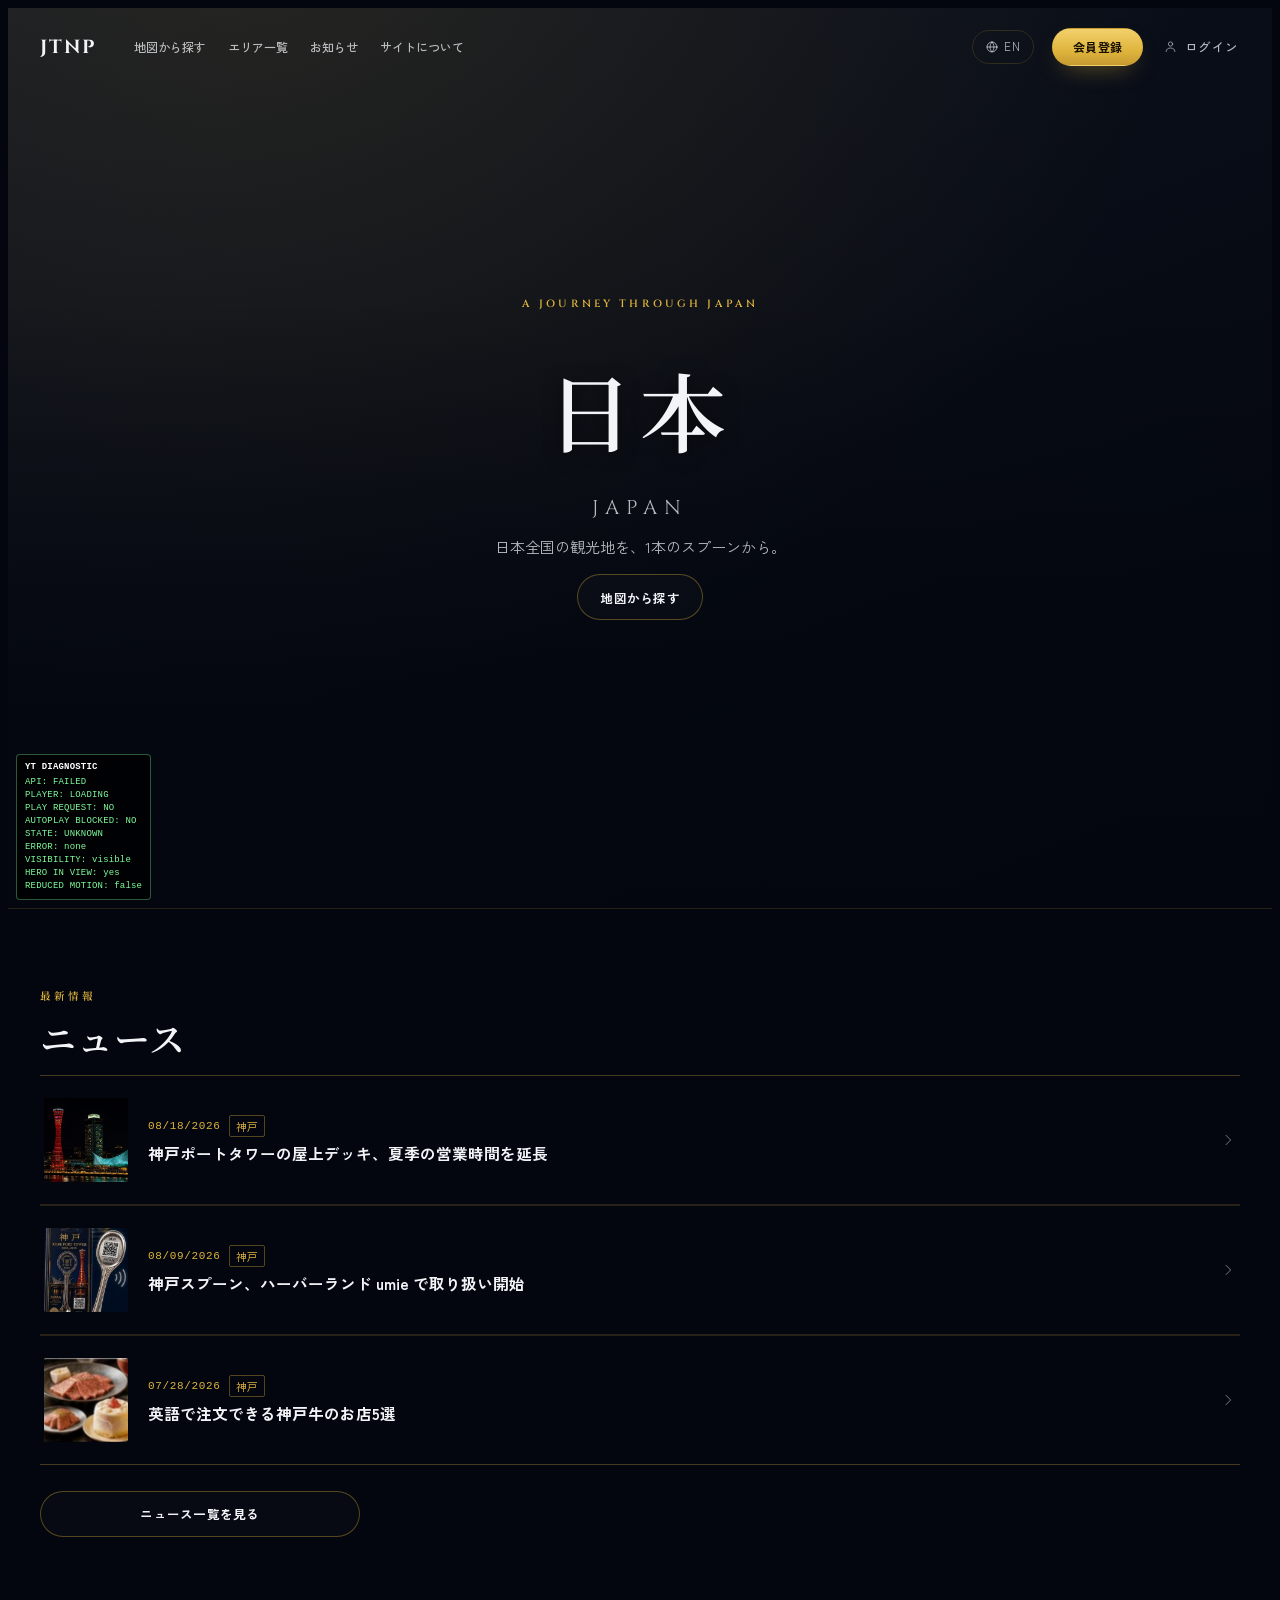
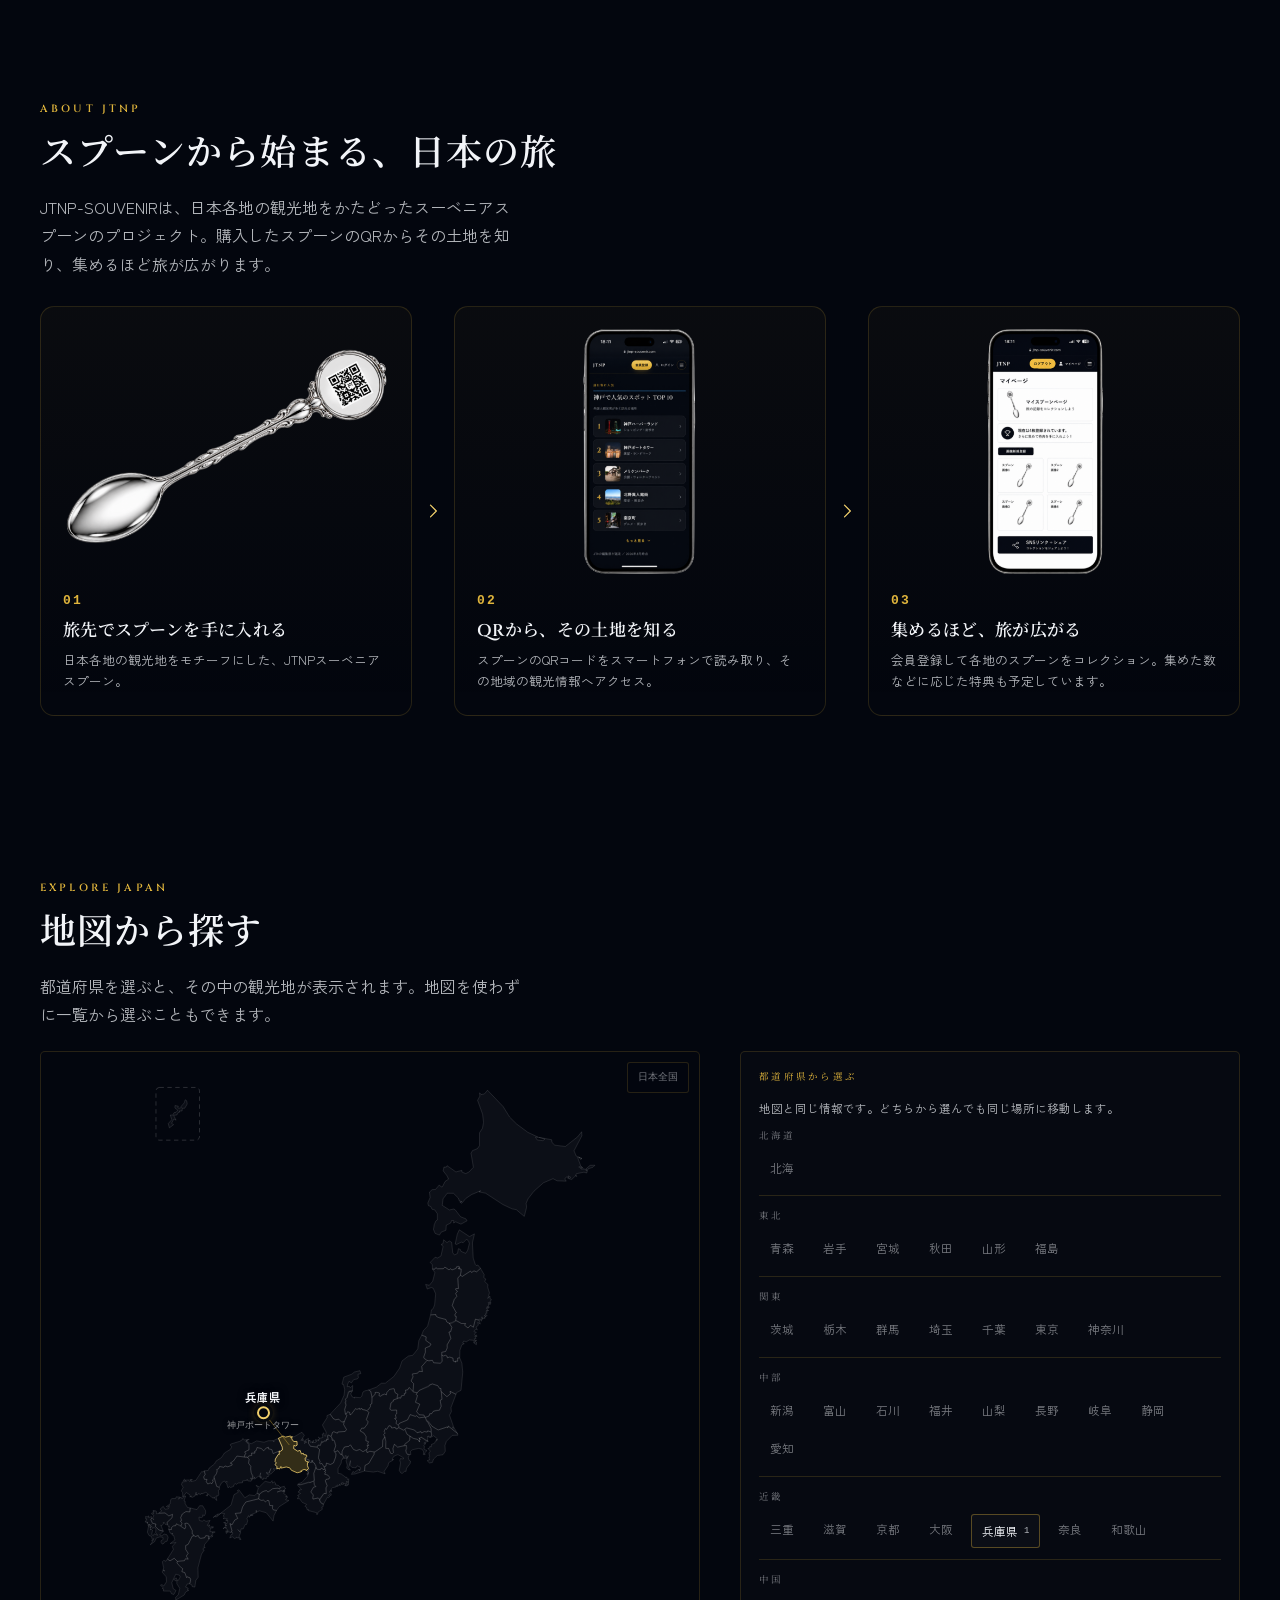
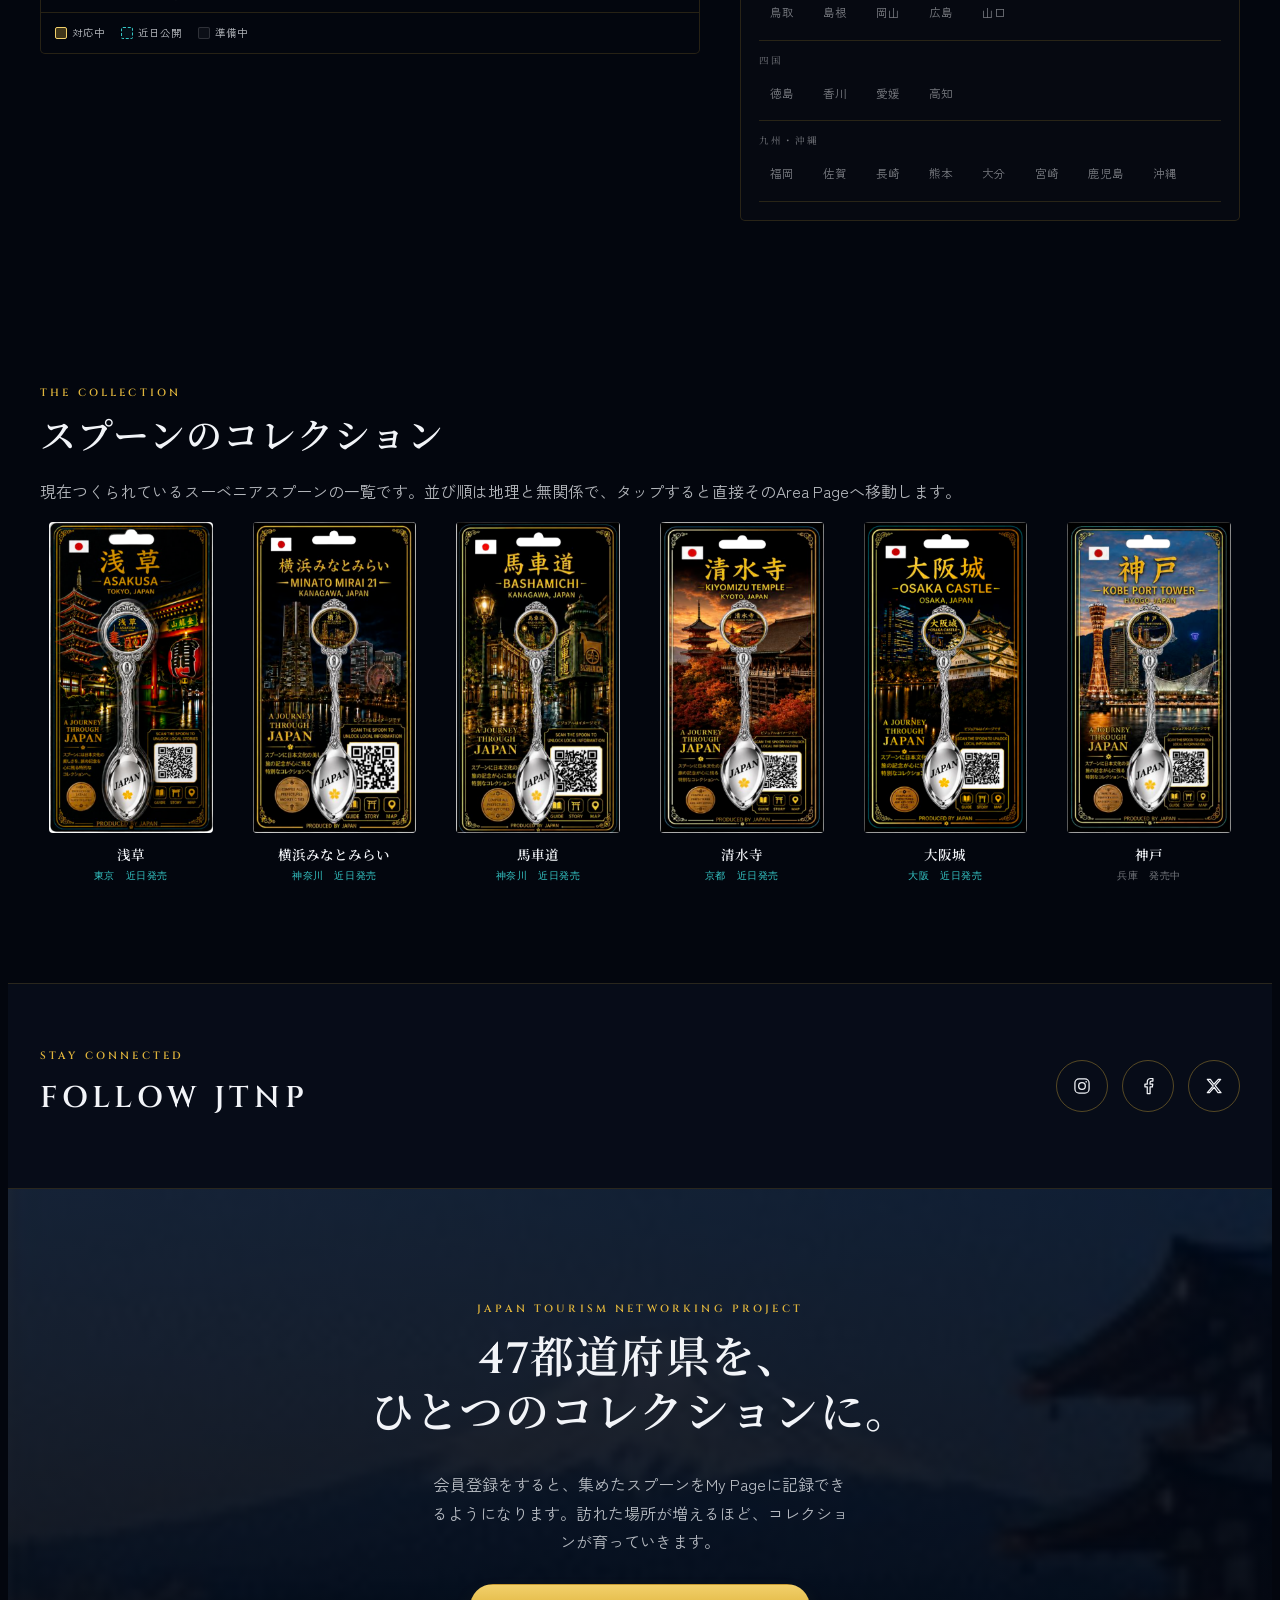
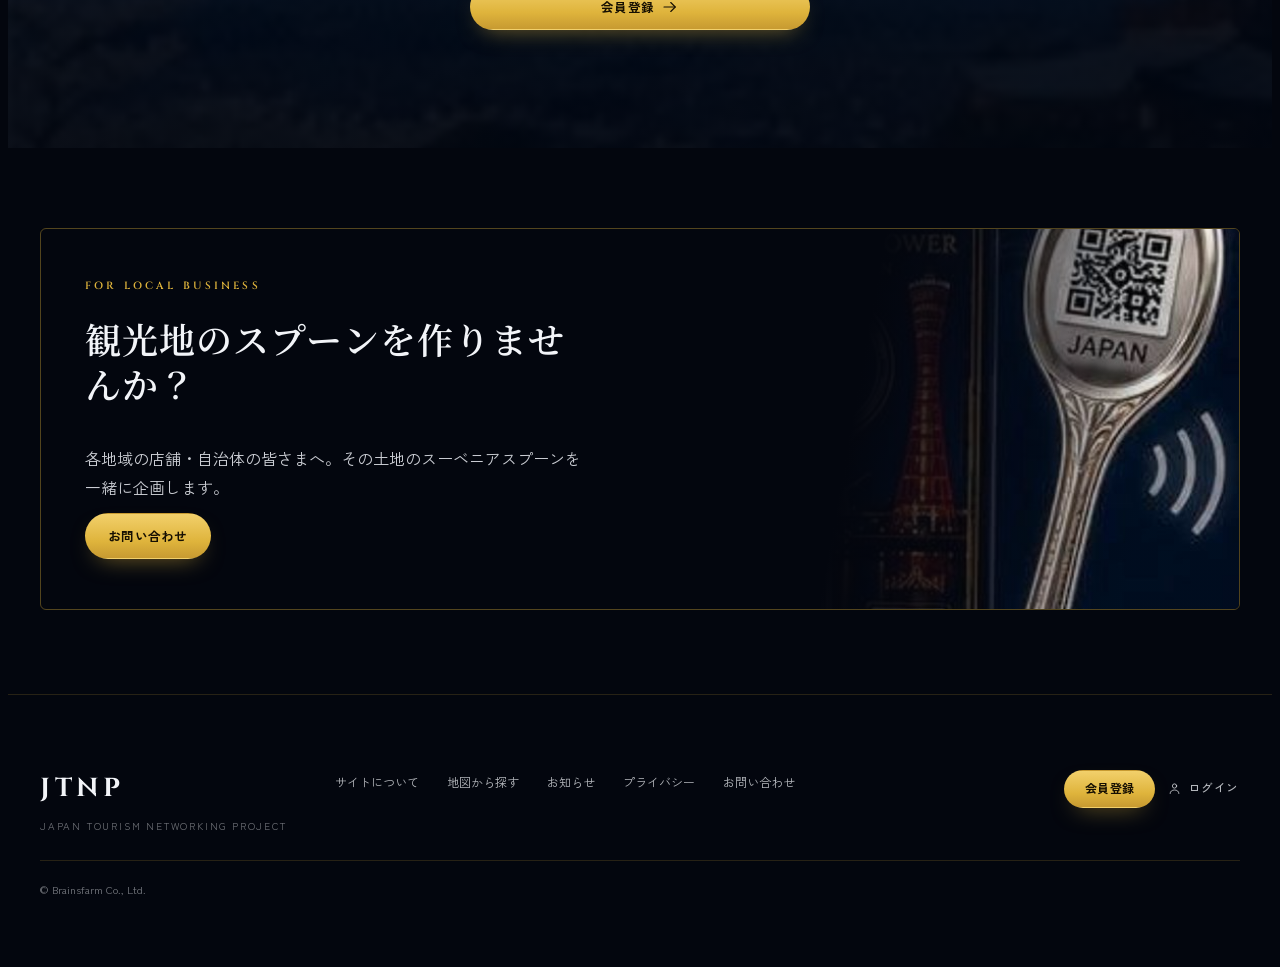
==== commit 3542f290: "diag(hero): add on-screen YouTube Player State diagnostic panel Temporary diagnostic build to inspec" ====
--- a/index.html
+++ b/index.html
@@ -441,6 +441,9 @@
 <script src="assets/js/jtnp-map-data.js"></script>
 <script src="assets/js/jtnp-map-cms-seed.js"></script>
 <script src="assets/js/jtnp-explore-map.js"></script>
-<script src="assets/js/hero.js"></script>
+<!-- TEMPORARY DIAGNOSTIC BUILD: assets/js/hero-diagnostic.js in place of
+     assets/js/hero.js, to see Player State/events live on real handsets.
+     Production assets/js/hero.js is unmodified and untouched below. -->
+<script src="assets/js/hero-diagnostic.js"></script>
 </body>
 </html>
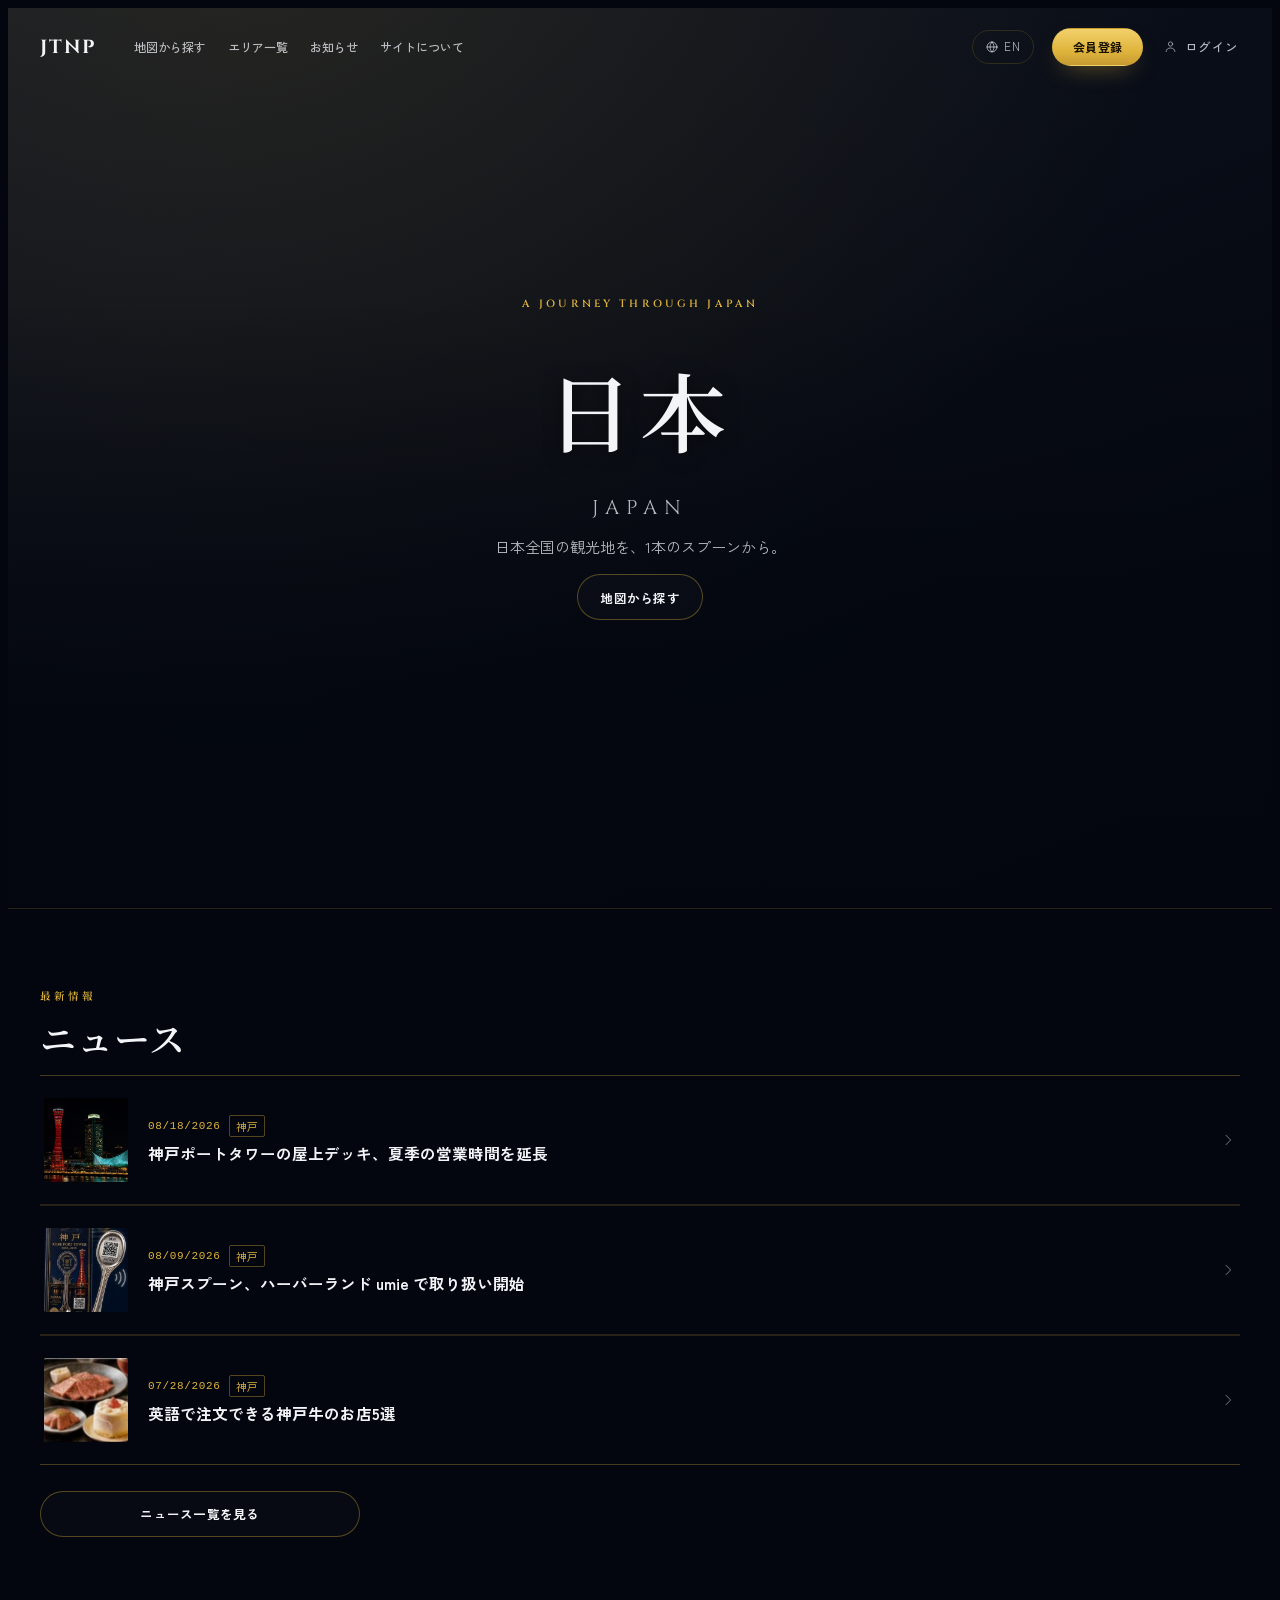
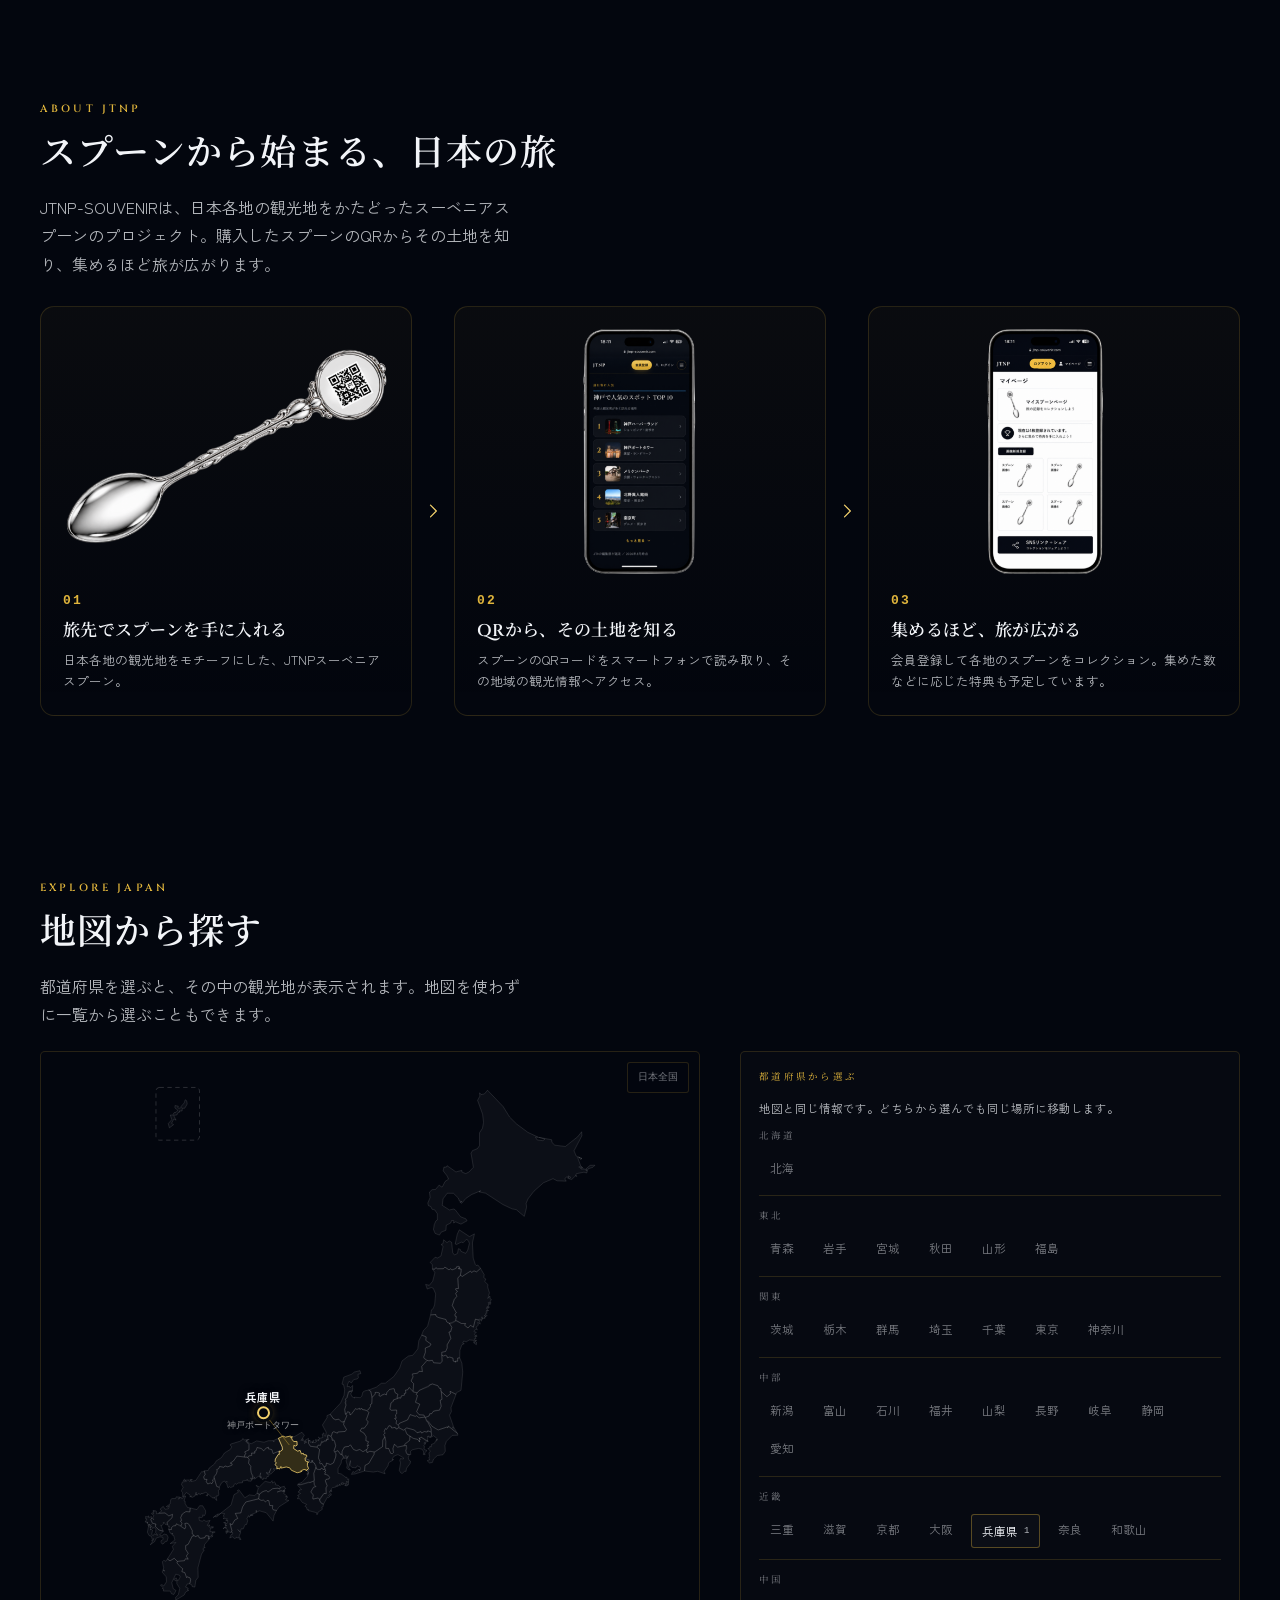
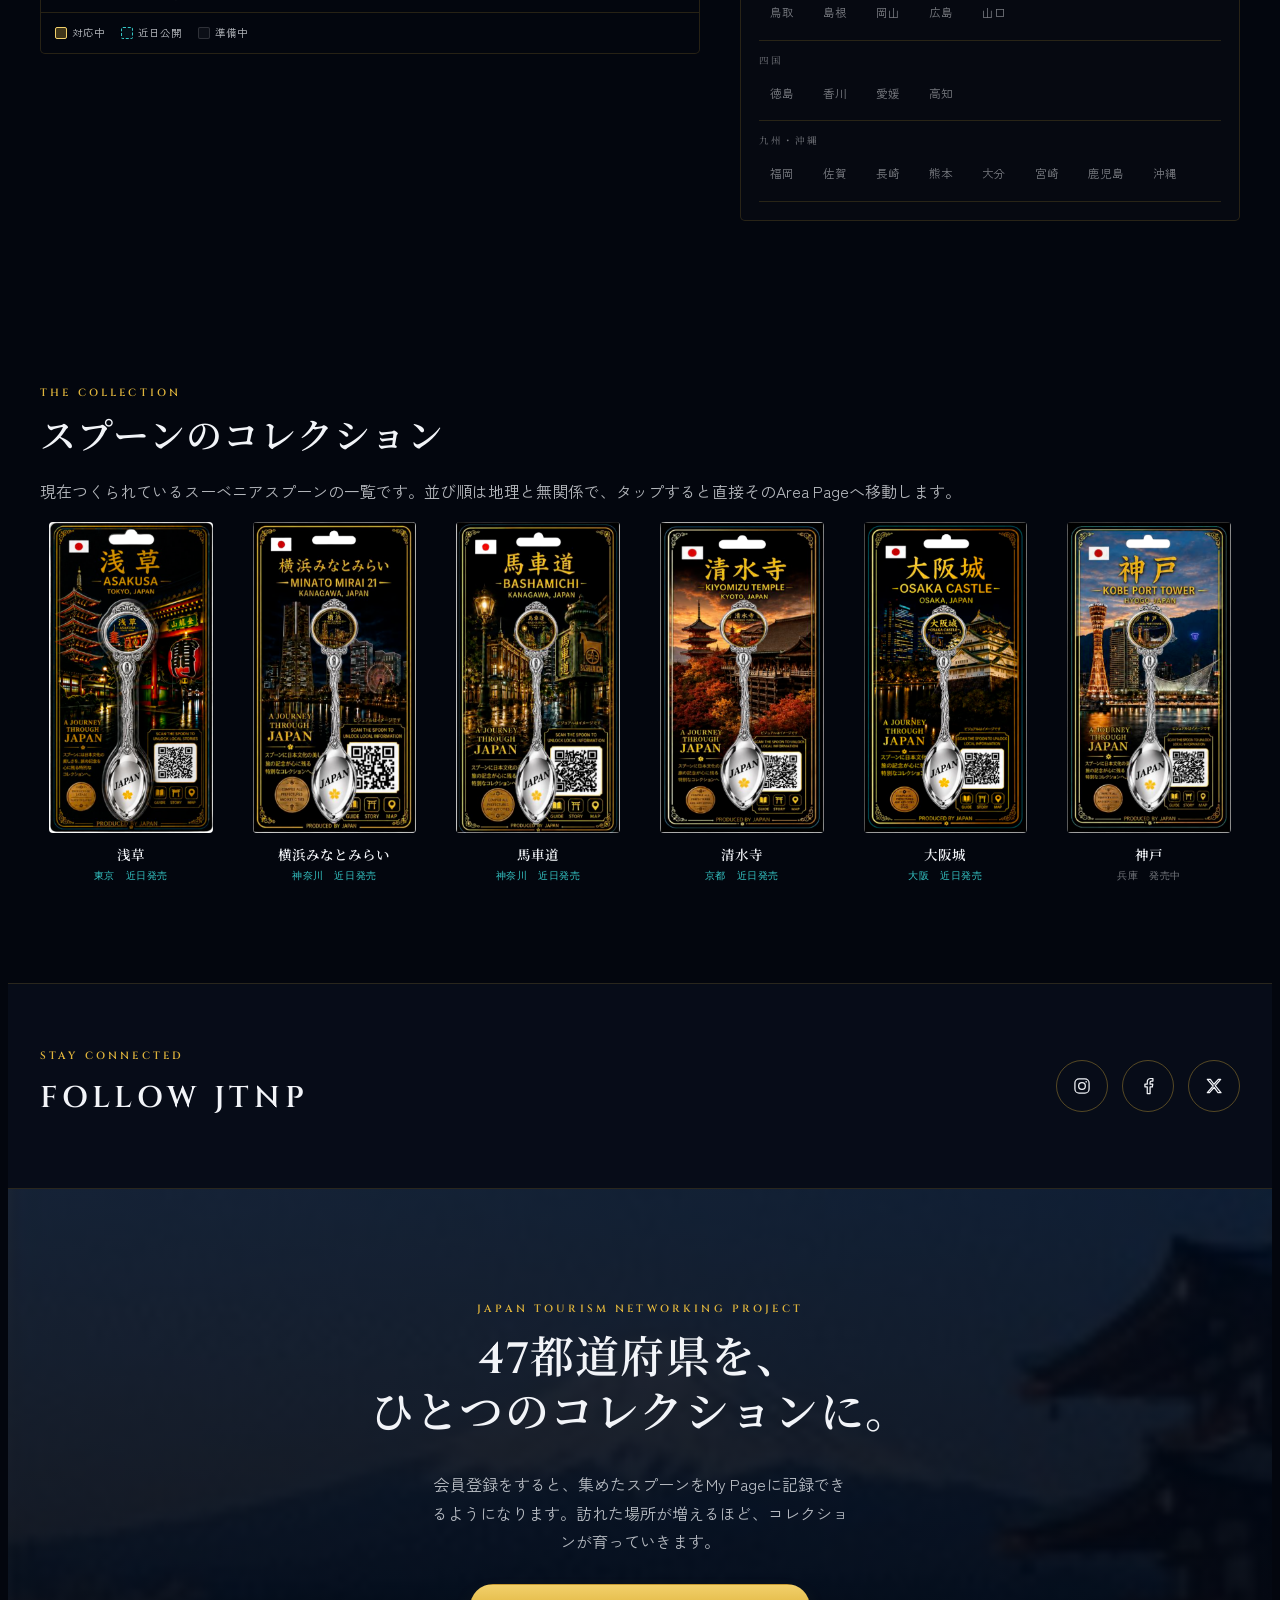
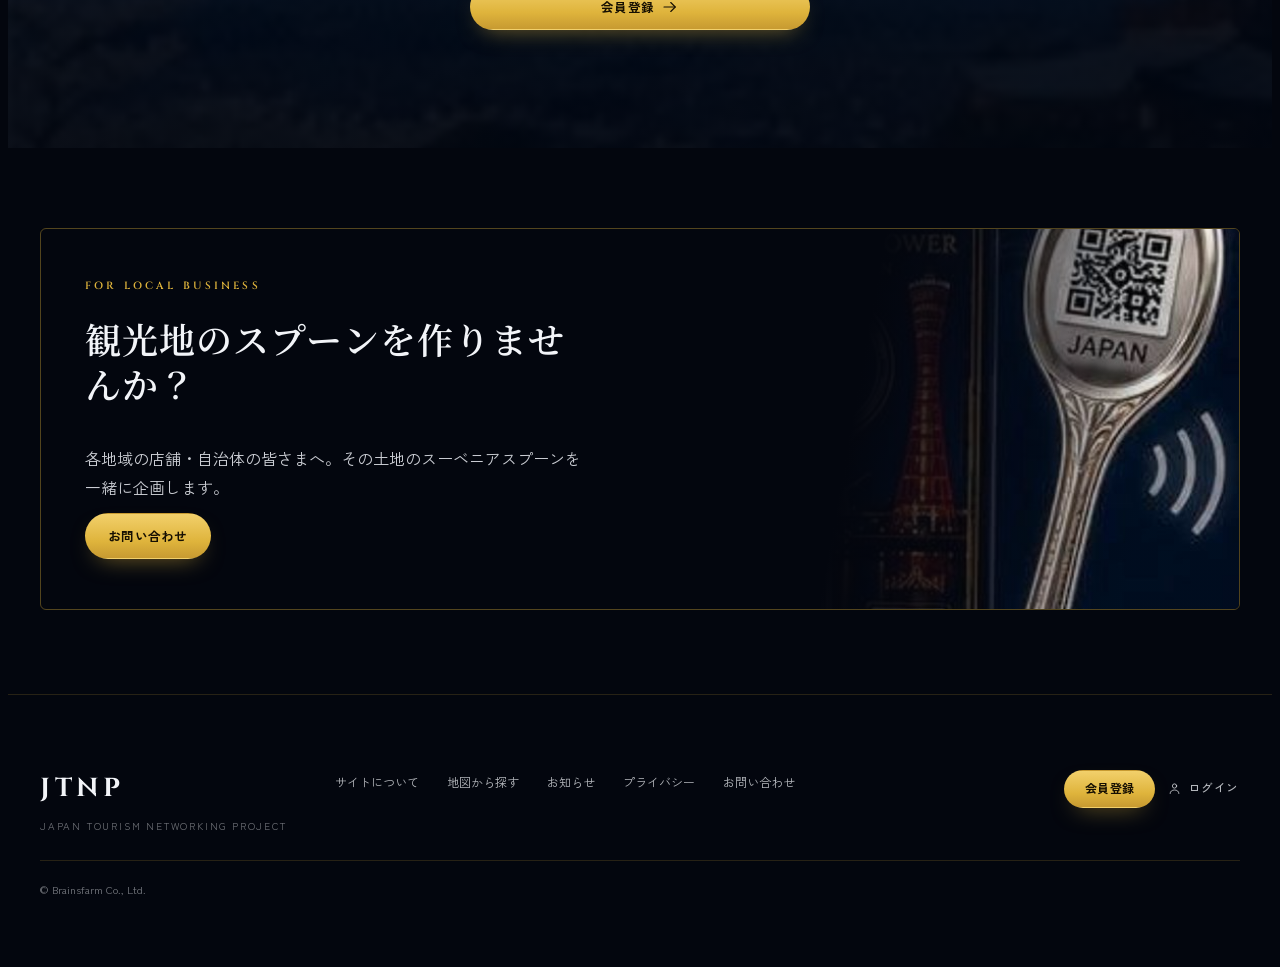
==== commit fa9d0b0d: "revert(hero): back to production hero.js, restore iframe visibility gating Real-device iPhone Safari" ====
--- a/index.html
+++ b/index.html
@@ -441,9 +441,6 @@
 <script src="assets/js/jtnp-map-data.js"></script>
 <script src="assets/js/jtnp-map-cms-seed.js"></script>
 <script src="assets/js/jtnp-explore-map.js"></script>
-<!-- TEMPORARY DIAGNOSTIC BUILD: assets/js/hero-diagnostic.js in place of
-     assets/js/hero.js, to see Player State/events live on real handsets.
-     Production assets/js/hero.js is unmodified and untouched below. -->
-<script src="assets/js/hero-diagnostic.js"></script>
+<script src="assets/js/hero.js"></script>
 </body>
 </html>
